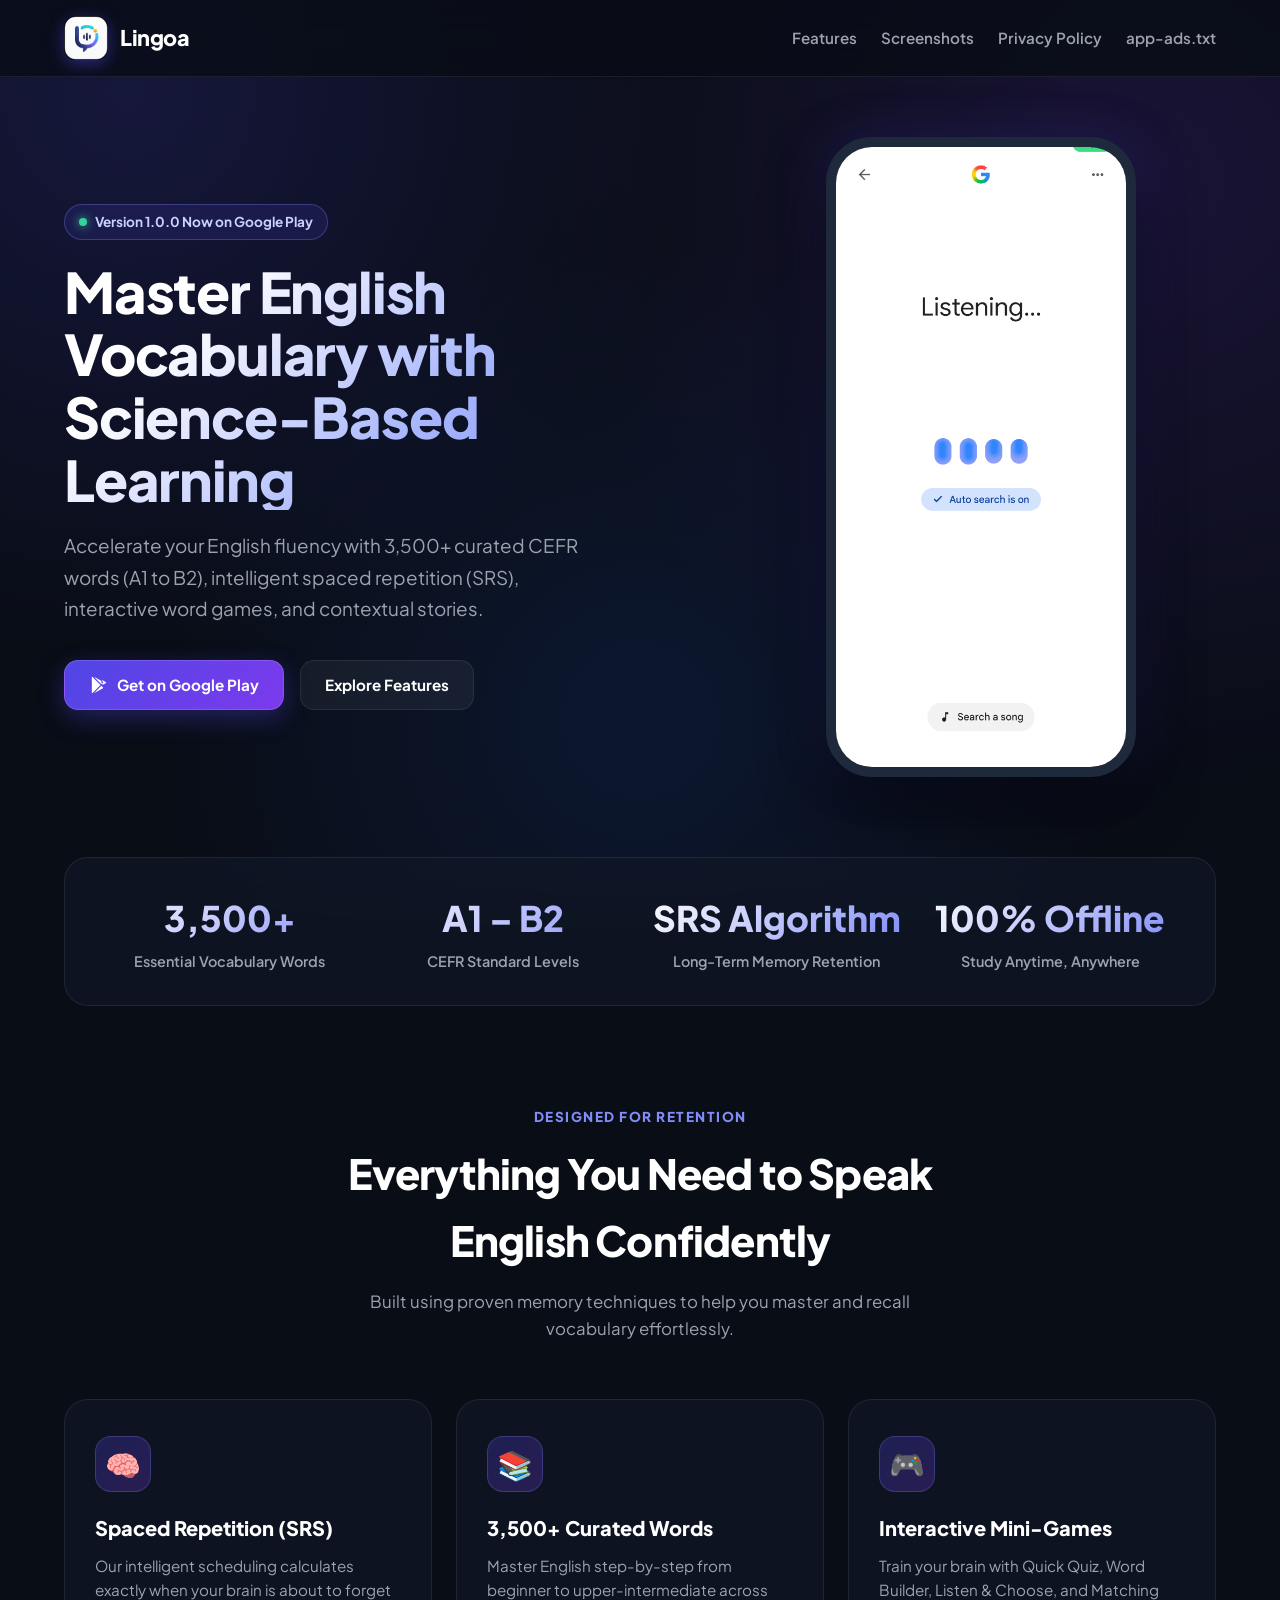
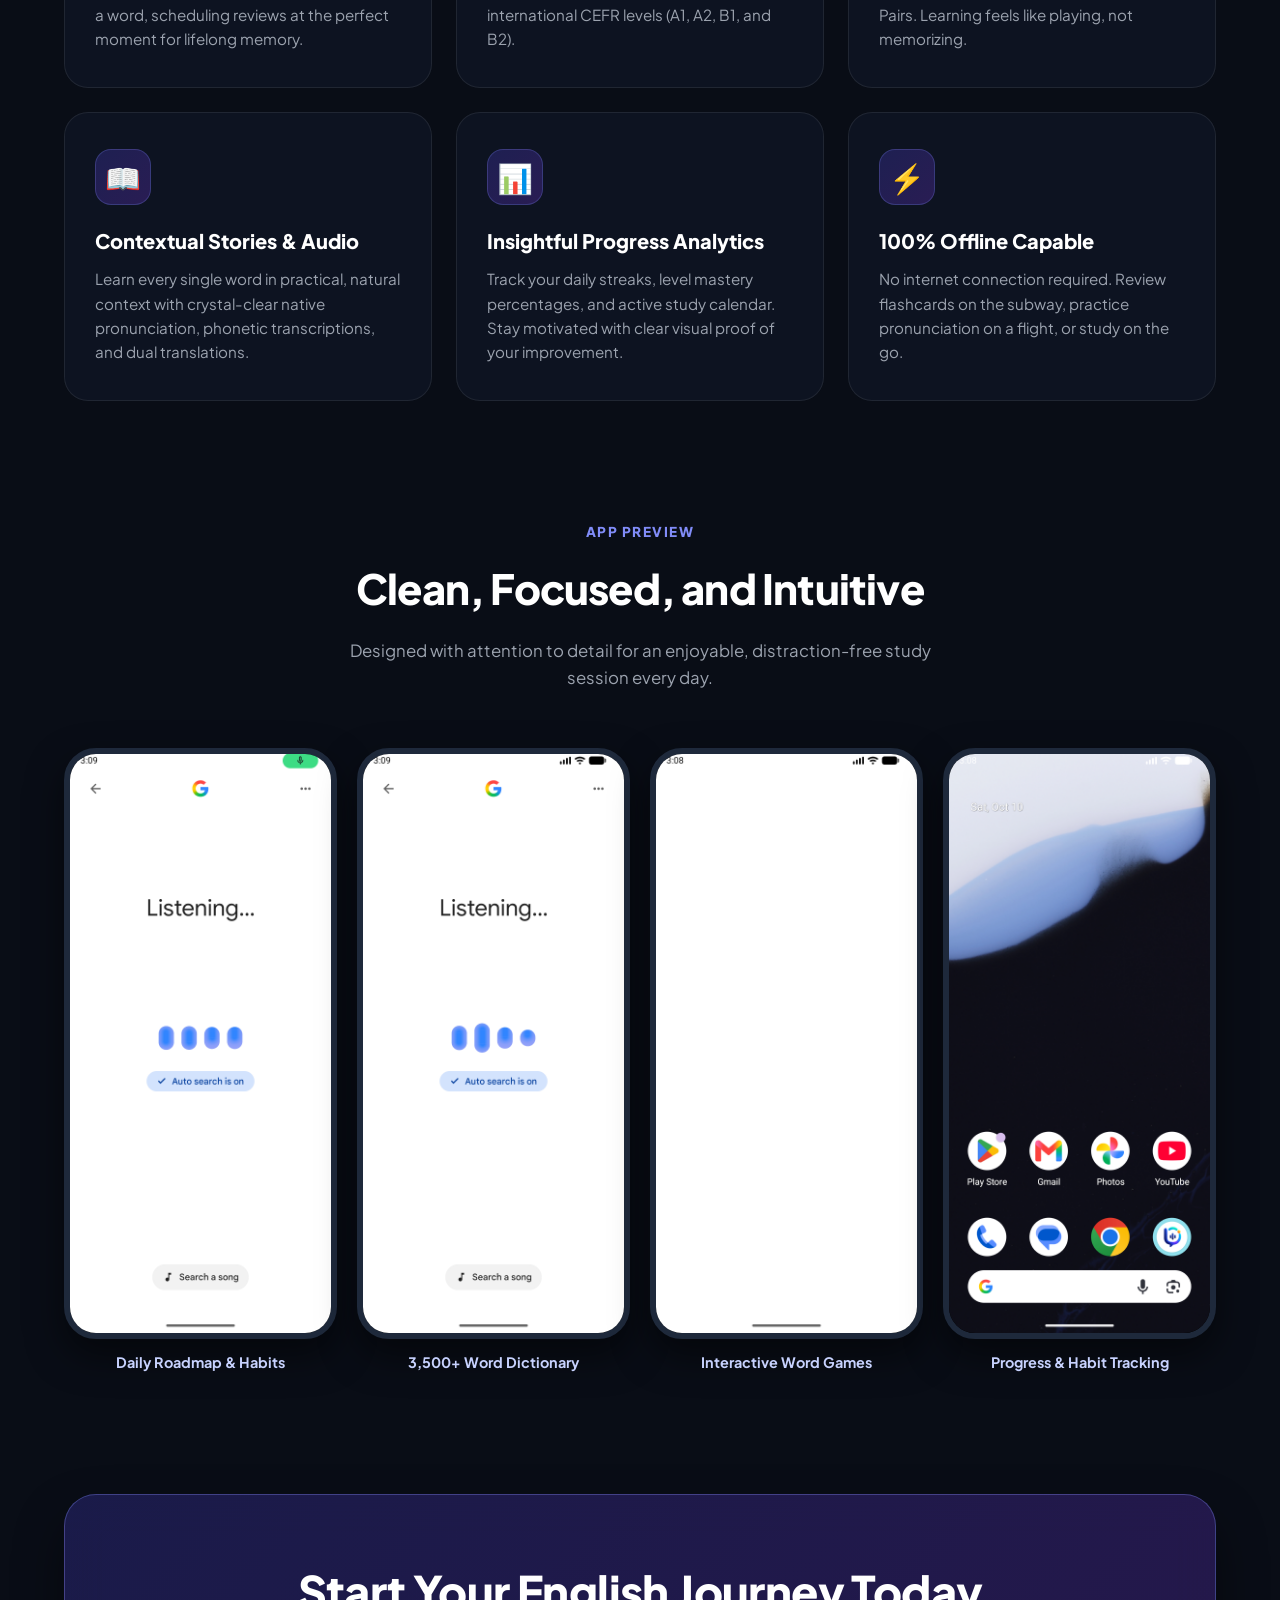
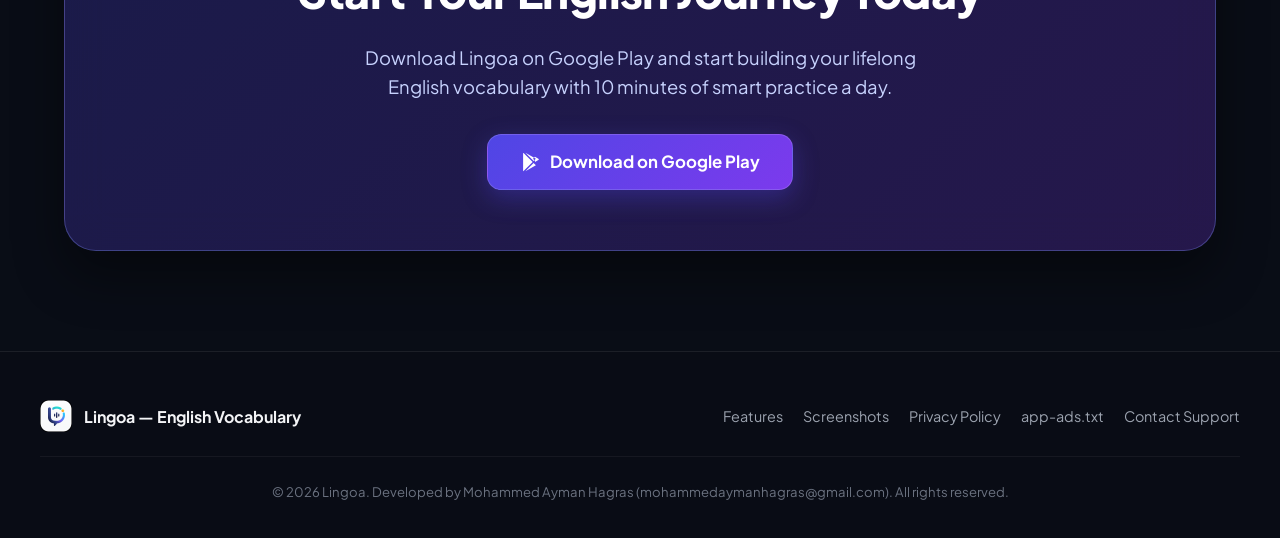
==== index.html @ 050e62c2 "Initial commit: Lingoa official landing page, privacy policy, and app-ads.txt" ====
<!DOCTYPE html>
<html lang="en">
<head>
  <meta charset="UTF-8">
  <meta name="viewport" content="width=device-width, initial-scale=1.0">
  <title>Lingoa — Master English Vocabulary with Spaced Repetition</title>
  <meta name="description" content="Lingoa is a science-based English vocabulary learning app with 3,500+ essential words, spaced repetition (SRS), interactive word games, and offline study.">
  <link rel="icon" type="image/png" href="assets/app_icon_512.png">
  <link rel="preconnect" href="https://fonts.googleapis.com">
  <link rel="preconnect" href="https://fonts.gstatic.com" crossorigin>
  <link href="https://fonts.googleapis.com/css2?family=Plus+Jakarta+Sans:wght@400;500;600;700;800;900&display=swap" rel="stylesheet">
  <style>
    :root {
      --primary: #4F46E5;
      --primary-light: #6366F1;
      --secondary: #7C3AED;
      --accent: #2563EB;
      --amber: #F59E0B;
      --bg: #090D16;
      --card-bg: rgba(17, 24, 39, 0.7);
      --card-border: rgba(255, 255, 255, 0.08);
      --text: #F3F4F6;
      --text-muted: #9CA3AF;
      --text-dim: #6B7280;
    }
    * { box-sizing: border-box; margin: 0; padding: 0; }
    html { scroll-behavior: smooth; }
    body {
      font-family: 'Plus Jakarta Sans', -apple-system, BlinkMacSystemFont, sans-serif;
      background-color: var(--bg);
      color: var(--text);
      line-height: 1.6;
      overflow-x: hidden;
      background-image: 
        radial-gradient(circle at 10% 10%, rgba(79, 70, 229, 0.18) 0%, transparent 40%),
        radial-gradient(circle at 90% 20%, rgba(124, 58, 237, 0.15) 0%, transparent 45%),
        radial-gradient(circle at 50% 80%, rgba(37, 99, 235, 0.12) 0%, transparent 50%);
      background-attachment: fixed;
    }
    nav {
      position: sticky;
      top: 0;
      z-index: 100;
      background: rgba(9, 13, 22, 0.82);
      backdrop-filter: blur(16px);
      border-bottom: 1px solid var(--card-border);
    }
    .nav-container {
      max-width: 1200px;
      margin: 0 auto;
      padding: 16px 24px;
      display: flex;
      align-items: center;
      justify-content: space-between;
    }
    .brand {
      display: flex;
      align-items: center;
      gap: 12px;
      text-decoration: none;
      color: #fff;
      font-weight: 900;
      font-size: 1.35rem;
      letter-spacing: -0.5px;
    }
    .brand img {
      width: 44px;
      height: 44px;
      border-radius: 12px;
      box-shadow: 0 4px 16px rgba(79, 70, 229, 0.45);
    }
    .nav-links {
      display: flex;
      align-items: center;
      gap: 24px;
    }
    .nav-link {
      color: var(--text-muted);
      text-decoration: none;
      font-weight: 600;
      font-size: 0.95rem;
      transition: color 0.2s;
    }
    .nav-link:hover { color: #fff; }
    .btn {
      display: inline-flex;
      align-items: center;
      gap: 8px;
      padding: 12px 24px;
      border-radius: 14px;
      font-weight: 700;
      text-decoration: none;
      transition: all 0.25s ease;
      cursor: pointer;
      font-size: 0.95rem;
    }
    .btn-primary {
      background: linear-gradient(135deg, #4F46E5 0%, #7C3AED 100%);
      color: #fff;
      box-shadow: 0 8px 24px rgba(79, 70, 229, 0.35);
      border: 1px solid rgba(255, 255, 255, 0.15);
    }
    .btn-primary:hover {
      transform: translateY(-2px);
      box-shadow: 0 12px 30px rgba(79, 70, 229, 0.5);
    }
    .btn-outline {
      background: rgba(255, 255, 255, 0.05);
      color: #fff;
      border: 1px solid var(--card-border);
    }
    .btn-outline:hover {
      background: rgba(255, 255, 255, 0.1);
      border-color: rgba(255, 255, 255, 0.25);
    }

    /* Hero Section */
    .hero {
      max-width: 1200px;
      margin: 60px auto 80px;
      padding: 0 24px;
      display: grid;
      grid-template-columns: 1.15fr 0.85fr;
      gap: 48px;
      align-items: center;
    }
    .badge-pill {
      display: inline-flex;
      align-items: center;
      gap: 8px;
      background: rgba(79, 70, 229, 0.15);
      border: 1px solid rgba(129, 140, 248, 0.3);
      padding: 6px 14px;
      border-radius: 99px;
      font-size: 0.85rem;
      font-weight: 700;
      color: #C7D2FE;
      margin-bottom: 20px;
    }
    .badge-dot {
      width: 8px;
      height: 8px;
      border-radius: 50%;
      background: #34D399;
      box-shadow: 0 0 10px #34D399;
    }
    .hero-title {
      font-size: 3.5rem;
      font-weight: 900;
      line-height: 1.12;
      letter-spacing: -1.2px;
      margin-bottom: 20px;
      background: linear-gradient(135deg, #FFFFFF 20%, #A5B4FC 60%, #818CF8 100%);
      -webkit-background-clip: text;
      -webkit-text-fill-color: transparent;
    }
    .hero-subtitle {
      font-size: 1.18rem;
      color: var(--text-muted);
      line-height: 1.65;
      margin-bottom: 36px;
      max-width: 540px;
    }
    .hero-ctas {
      display: flex;
      gap: 16px;
      flex-wrap: wrap;
      align-items: center;
    }
    .phone-mockup {
      position: relative;
      display: flex;
      justify-content: center;
      align-items: center;
    }
    .phone-frame {
      width: 310px;
      height: 640px;
      background: #000;
      border-radius: 46px;
      border: 10px solid #1E293B;
      box-shadow: 
        0 25px 60px rgba(0, 0, 0, 0.7),
        0 0 50px rgba(79, 70, 229, 0.25);
      overflow: hidden;
      position: relative;
    }
    .phone-frame img {
      width: 100%;
      height: 100%;
      object-fit: cover;
      display: block;
    }

    /* Stats Bar */
    .stats-bar {
      max-width: 1200px;
      margin: 0 auto 100px;
      padding: 0 24px;
    }
    .stats-container {
      background: var(--card-bg);
      border: 1px solid var(--card-border);
      border-radius: 24px;
      padding: 32px 40px;
      display: grid;
      grid-template-columns: repeat(4, 1fr);
      gap: 24px;
      text-align: center;
      backdrop-filter: blur(20px);
    }
    .stat-number {
      font-size: 2.2rem;
      font-weight: 900;
      color: #fff;
      margin-bottom: 4px;
      background: linear-gradient(135deg, #fff 0%, #818CF8 100%);
      -webkit-background-clip: text;
      -webkit-text-fill-color: transparent;
    }
    .stat-label {
      font-size: 0.9rem;
      color: var(--text-muted);
      font-weight: 600;
    }

    /* Features Section */
    .section-title-wrap {
      text-align: center;
      max-width: 650px;
      margin: 0 auto 56px;
      padding: 0 24px;
    }
    .section-tag {
      font-size: 0.85rem;
      font-weight: 800;
      text-transform: uppercase;
      letter-spacing: 1.5px;
      color: #818CF8;
      margin-bottom: 12px;
    }
    .section-title {
      font-size: 2.6rem;
      font-weight: 900;
      letter-spacing: -0.8px;
      margin-bottom: 16px;
      color: #fff;
    }
    .section-desc {
      color: var(--text-muted);
      font-size: 1.05rem;
    }
    .features-grid {
      max-width: 1200px;
      margin: 0 auto 120px;
      padding: 0 24px;
      display: grid;
      grid-template-columns: repeat(3, 1fr);
      gap: 24px;
    }
    .feature-card {
      background: var(--card-bg);
      border: 1px solid var(--card-border);
      border-radius: 24px;
      padding: 36px 30px;
      backdrop-filter: blur(20px);
      transition: all 0.3s ease;
      position: relative;
      overflow: hidden;
    }
    .feature-card:hover {
      transform: translateY(-6px);
      border-color: rgba(129, 140, 248, 0.35);
      box-shadow: 0 20px 40px rgba(79, 70, 229, 0.15);
    }
    .feature-icon-wrap {
      width: 56px;
      height: 56px;
      border-radius: 16px;
      display: flex;
      align-items: center;
      justify-content: center;
      font-size: 1.8rem;
      margin-bottom: 20px;
      background: linear-gradient(135deg, rgba(79, 70, 229, 0.25) 0%, rgba(124, 58, 237, 0.25) 100%);
      border: 1px solid rgba(129, 140, 248, 0.25);
    }
    .feature-card h3 {
      font-size: 1.25rem;
      font-weight: 800;
      color: #fff;
      margin-bottom: 10px;
    }
    .feature-card p {
      color: var(--text-muted);
      font-size: 0.95rem;
      line-height: 1.6;
    }

    /* Screenshots Section */
    .screenshots-section {
      max-width: 1200px;
      margin: 0 auto 120px;
      padding: 0 24px;
    }
    .screens-grid {
      display: grid;
      grid-template-columns: repeat(4, 1fr);
      gap: 20px;
    }
    .screen-item {
      background: #000;
      border-radius: 32px;
      border: 6px solid #1E293B;
      box-shadow: 0 16px 36px rgba(0, 0, 0, 0.5);
      overflow: hidden;
      aspect-ratio: 9/19.5;
      transition: transform 0.3s ease;
    }
    .screen-item:hover {
      transform: scale(1.03);
    }
    .screen-item img {
      width: 100%;
      height: 100%;
      object-fit: cover;
      display: block;
    }
    .screen-caption {
      text-align: center;
      margin-top: 12px;
      font-size: 0.9rem;
      font-weight: 700;
      color: #C7D2FE;
    }

    /* CTA Section */
    .cta-banner {
      max-width: 1200px;
      margin: 0 auto 100px;
      padding: 0 24px;
    }
    .cta-inner {
      background: linear-gradient(135deg, rgba(79, 70, 229, 0.25) 0%, rgba(124, 58, 237, 0.25) 100%);
      border: 1px solid rgba(129, 140, 248, 0.35);
      border-radius: 32px;
      padding: 60px 40px;
      text-align: center;
      backdrop-filter: blur(20px);
      box-shadow: 0 25px 50px rgba(0, 0, 0, 0.4);
    }
    .cta-inner h2 {
      font-size: 2.8rem;
      font-weight: 900;
      color: #fff;
      margin-bottom: 16px;
      letter-spacing: -0.6px;
    }
    .cta-inner p {
      color: #C7D2FE;
      font-size: 1.15rem;
      max-width: 600px;
      margin: 0 auto 32px;
    }

    /* Footer */
    footer {
      border-top: 1px solid var(--card-border);
      background: rgba(9, 13, 22, 0.9);
      padding: 48px 24px 36px;
    }
    .footer-inner {
      max-width: 1200px;
      margin: 0 auto;
      display: flex;
      justify-content: space-between;
      align-items: center;
      flex-wrap: wrap;
      gap: 24px;
    }
    .footer-left {
      display: flex;
      align-items: center;
      gap: 12px;
    }
    .footer-left img {
      width: 32px;
      height: 32px;
      border-radius: 8px;
    }
    .footer-links {
      display: flex;
      gap: 20px;
      font-size: 0.9rem;
    }
    .footer-links a {
      color: var(--text-muted);
      text-decoration: none;
      transition: color 0.2s;
    }
    .footer-links a:hover { color: #fff; }
    .copyright {
      max-width: 1200px;
      margin: 24px auto 0;
      padding-top: 24px;
      border-top: 1px solid rgba(255, 255, 255, 0.05);
      text-align: center;
      color: var(--text-dim);
      font-size: 0.82rem;
    }

    @media (max-width: 960px) {
      .hero { grid-template-columns: 1fr; text-align: center; gap: 40px; margin-top: 40px; }
      .hero-subtitle { margin: 0 auto 32px; }
      .hero-ctas { justify-content: center; }
      .stats-container { grid-template-columns: repeat(2, 1fr); }
      .features-grid { grid-template-columns: 1fr 1fr; }
      .screens-grid { grid-template-columns: 1fr 1fr; }
    }
    @media (max-width: 640px) {
      .hero-title { font-size: 2.4rem; }
      .features-grid { grid-template-columns: 1fr; }
      .screens-grid { grid-template-columns: 1fr; }
      .stats-container { grid-template-columns: 1fr; padding: 24px; }
      .phone-frame { width: 260px; height: 540px; }
      .cta-inner h2 { font-size: 2rem; }
    }
  </style>
</head>
<body>

  <!-- Navigation -->
  <nav>
    <div class="nav-container">
      <a href="index.html" class="brand">
        <img src="assets/app_icon_512.png" alt="Lingoa Logo">
        <span>Lingoa</span>
      </a>
      <div class="nav-links">
        <a href="#features" class="nav-link">Features</a>
        <a href="#screenshots" class="nav-link">Screenshots</a>
        <a href="privacy.html" class="nav-link">Privacy Policy</a>
        <a href="app-ads.txt" class="nav-link">app-ads.txt</a>
      </div>
    </div>
  </nav>

  <!-- Hero Section -->
  <section class="hero">
    <div>
      <div class="badge-pill">
        <span class="badge-dot"></span>
        <span>Version 1.0.0 Now on Google Play</span>
      </div>
      <h1 class="hero-title">Master English Vocabulary with Science-Based Learning</h1>
      <p class="hero-subtitle">
        Accelerate your English fluency with 3,500+ curated CEFR words (A1 to B2), intelligent spaced repetition (SRS), interactive word games, and contextual stories.
      </p>
      <div class="hero-ctas">
        <a href="#download" class="btn btn-primary">
          <svg width="20" height="20" viewBox="0 0 24 24" fill="currentColor"><path d="M3.609 1.814L13.792 12 3.61 22.186a2.404 2.404 0 0 1-.22-.98V2.794c0-.36.08-.697.22-.98zm11.233 11.234l2.49 2.49-11.45 6.442 8.96-8.932zm0-2.096L5.882 2.02l11.45 6.442-2.49 2.49zm1.485 1.048l3.652-2.054c.756-.425.756-1.12 0-1.546l-3.652-2.054-2.122 2.122 2.122 2.122z"/></svg>
          Get on Google Play
        </a>
        <a href="#features" class="btn btn-outline">Explore Features</a>
      </div>
    </div>
    <div class="phone-mockup">
      <div class="phone-frame">
        <img src="assets/screenshot_1_learn.png" alt="Lingoa Learning Screen">
      </div>
    </div>
  </section>

  <!-- Stats Bar -->
  <section class="stats-bar">
    <div class="stats-container">
      <div>
        <div class="stat-number">3,500+</div>
        <div class="stat-label">Essential Vocabulary Words</div>
      </div>
      <div>
        <div class="stat-number">A1 – B2</div>
        <div class="stat-label">CEFR Standard Levels</div>
      </div>
      <div>
        <div class="stat-number">SRS Algorithm</div>
        <div class="stat-label">Long-Term Memory Retention</div>
      </div>
      <div>
        <div class="stat-number">100% Offline</div>
        <div class="stat-label">Study Anytime, Anywhere</div>
      </div>
    </div>
  </section>

  <!-- Features Grid -->
  <section id="features">
    <div class="section-title-wrap">
      <div class="section-tag">Designed for Retention</div>
      <h2 class="section-title">Everything You Need to Speak English Confidently</h2>
      <p class="section-desc">Built using proven memory techniques to help you master and recall vocabulary effortlessly.</p>
    </div>

    <div class="features-grid">
      <div class="feature-card">
        <div class="feature-icon-wrap">🧠</div>
        <h3>Spaced Repetition (SRS)</h3>
        <p>Our intelligent scheduling calculates exactly when your brain is about to forget a word, scheduling reviews at the perfect moment for lifelong memory.</p>
      </div>

      <div class="feature-card">
        <div class="feature-icon-wrap">📚</div>
        <h3>3,500+ Curated Words</h3>
        <p>Master English step-by-step from beginner to upper-intermediate across international CEFR levels (A1, A2, B1, and B2).</p>
      </div>

      <div class="feature-card">
        <div class="feature-icon-wrap">🎮</div>
        <h3>Interactive Mini-Games</h3>
        <p>Train your brain with Quick Quiz, Word Builder, Listen & Choose, and Matching Pairs. Learning feels like playing, not memorizing.</p>
      </div>

      <div class="feature-card">
        <div class="feature-icon-wrap">📖</div>
        <h3>Contextual Stories & Audio</h3>
        <p>Learn every single word in practical, natural context with crystal-clear native pronunciation, phonetic transcriptions, and dual translations.</p>
      </div>

      <div class="feature-card">
        <div class="feature-icon-wrap">📊</div>
        <h3>Insightful Progress Analytics</h3>
        <p>Track your daily streaks, level mastery percentages, and active study calendar. Stay motivated with clear visual proof of your improvement.</p>
      </div>

      <div class="feature-card">
        <div class="feature-icon-wrap">⚡</div>
        <h3>100% Offline Capable</h3>
        <p>No internet connection required. Review flashcards on the subway, practice pronunciation on a flight, or study on the go.</p>
      </div>
    </div>
  </section>

  <!-- Screenshots Gallery -->
  <section id="screenshots" class="screenshots-section">
    <div class="section-title-wrap">
      <div class="section-tag">App Preview</div>
      <h2 class="section-title">Clean, Focused, and Intuitive</h2>
      <p class="section-desc">Designed with attention to detail for an enjoyable, distraction-free study session every day.</p>
    </div>

    <div class="screens-grid">
      <div>
        <div class="screen-item">
          <img src="assets/screenshot_1_learn.png" alt="Daily Roadmap">
        </div>
        <div class="screen-caption">Daily Roadmap & Habits</div>
      </div>
      <div>
        <div class="screen-item">
          <img src="assets/screenshot_2_words.png" alt="Words Dictionary">
        </div>
        <div class="screen-caption">3,500+ Word Dictionary</div>
      </div>
      <div>
        <div class="screen-item">
          <img src="assets/screenshot_3_games.png" alt="Games Hub">
        </div>
        <div class="screen-caption">Interactive Word Games</div>
      </div>
      <div>
        <div class="screen-item">
          <img src="assets/screenshot_4_profile.png" alt="Profile Analytics">
        </div>
        <div class="screen-caption">Progress & Habit Tracking</div>
      </div>
    </div>
  </section>

  <!-- CTA Banner -->
  <section id="download" class="cta-banner">
    <div class="cta-inner">
      <h2>Start Your English Journey Today</h2>
      <p>Download Lingoa on Google Play and start building your lifelong English vocabulary with 10 minutes of smart practice a day.</p>
      <a href="https://play.google.com/store/apps/details?id=com.lingoa.lingoa" target="_blank" rel="noopener" class="btn btn-primary" style="font-size: 1.05rem; padding: 14px 32px;">
        <svg width="22" height="22" viewBox="0 0 24 24" fill="currentColor"><path d="M3.609 1.814L13.792 12 3.61 22.186a2.404 2.404 0 0 1-.22-.98V2.794c0-.36.08-.697.22-.98zm11.233 11.234l2.49 2.49-11.45 6.442 8.96-8.932zm0-2.096L5.882 2.02l11.45 6.442-2.49 2.49zm1.485 1.048l3.652-2.054c.756-.425.756-1.12 0-1.546l-3.652-2.054-2.122 2.122 2.122 2.122z"/></svg>
        Download on Google Play
      </a>
    </div>
  </section>

  <!-- Footer -->
  <footer>
    <div class="footer-inner">
      <div class="footer-left">
        <img src="assets/app_icon_512.png" alt="Lingoa Logo">
        <strong>Lingoa — English Vocabulary</strong>
      </div>
      <div class="footer-links">
        <a href="#features">Features</a>
        <a href="#screenshots">Screenshots</a>
        <a href="privacy.html">Privacy Policy</a>
        <a href="app-ads.txt">app-ads.txt</a>
        <a href="mailto:mohammedaymanhagras@gmail.com">Contact Support</a>
      </div>
    </div>
    <div class="copyright">
      <p>© 2026 Lingoa. Developed by Mohammed Ayman Hagras (mohammedaymanhagras@gmail.com). All rights reserved.</p>
    </div>
  </footer>

</body>
</html>
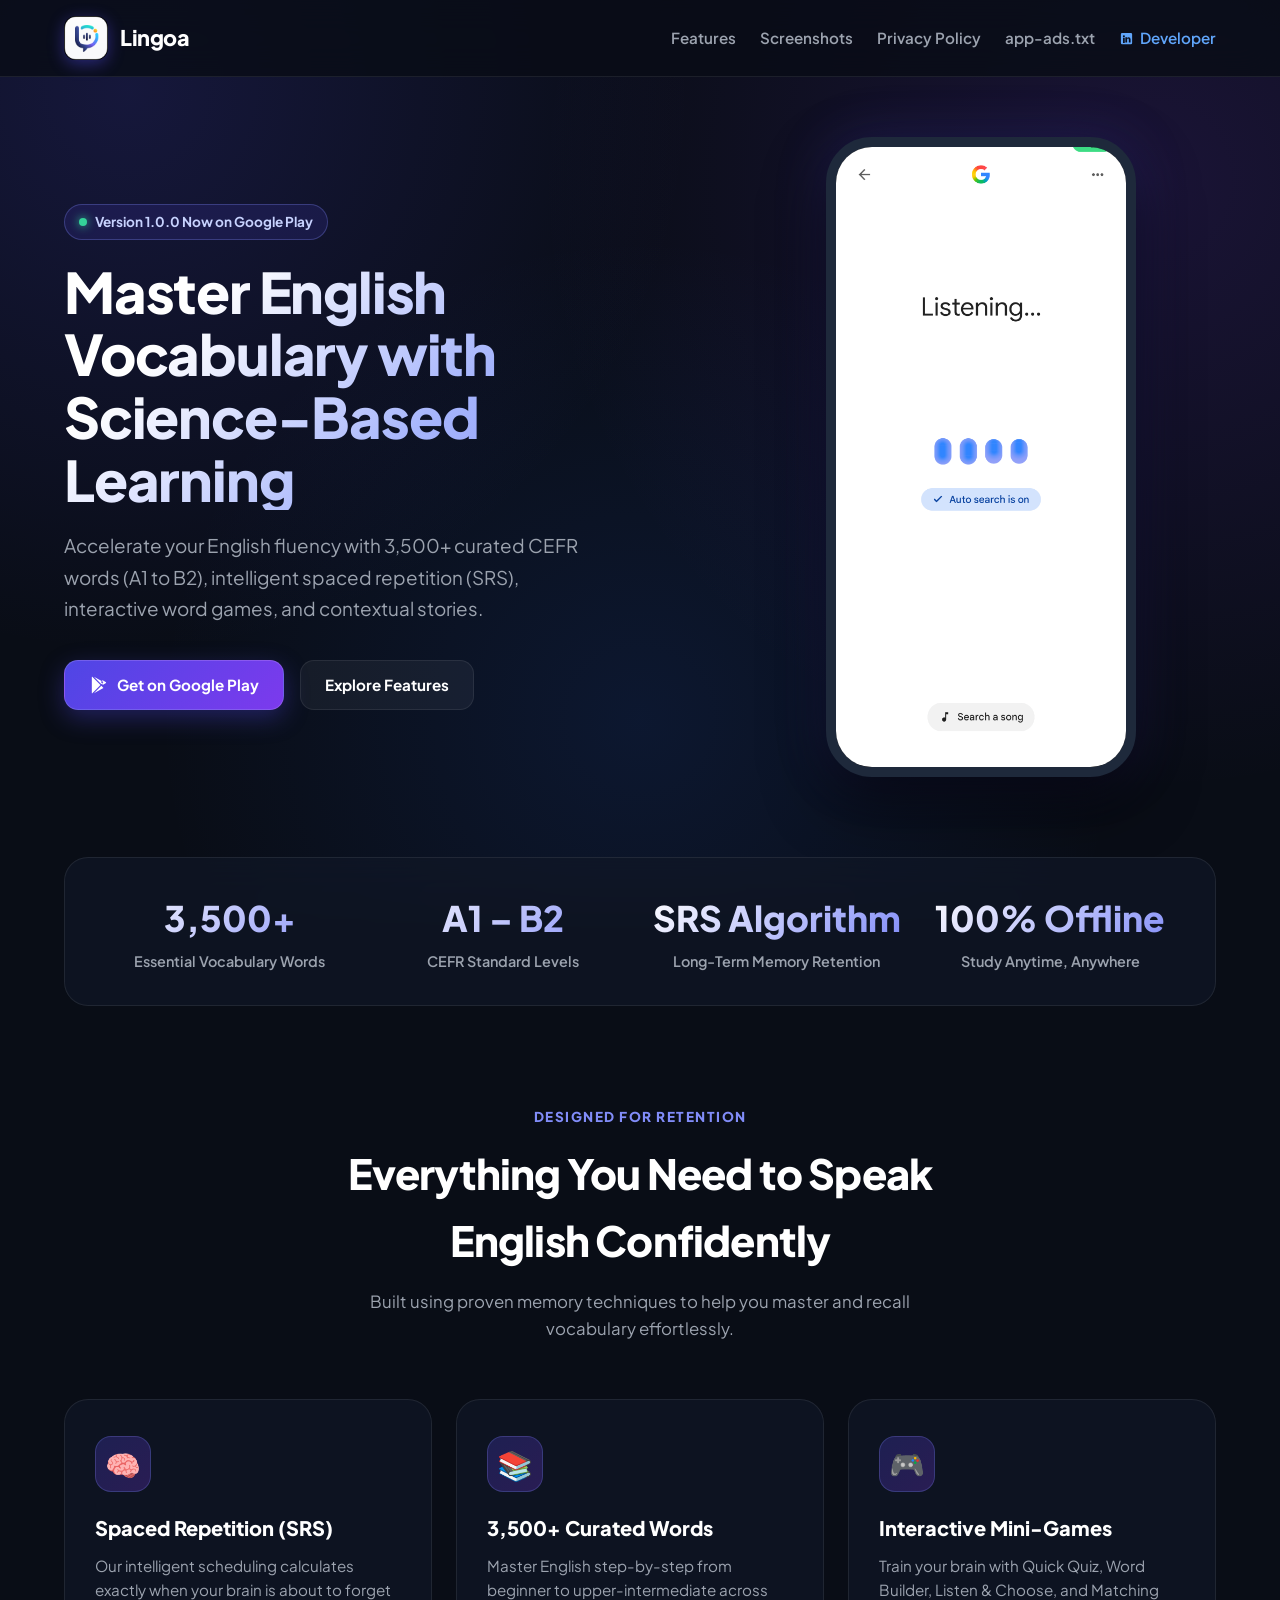
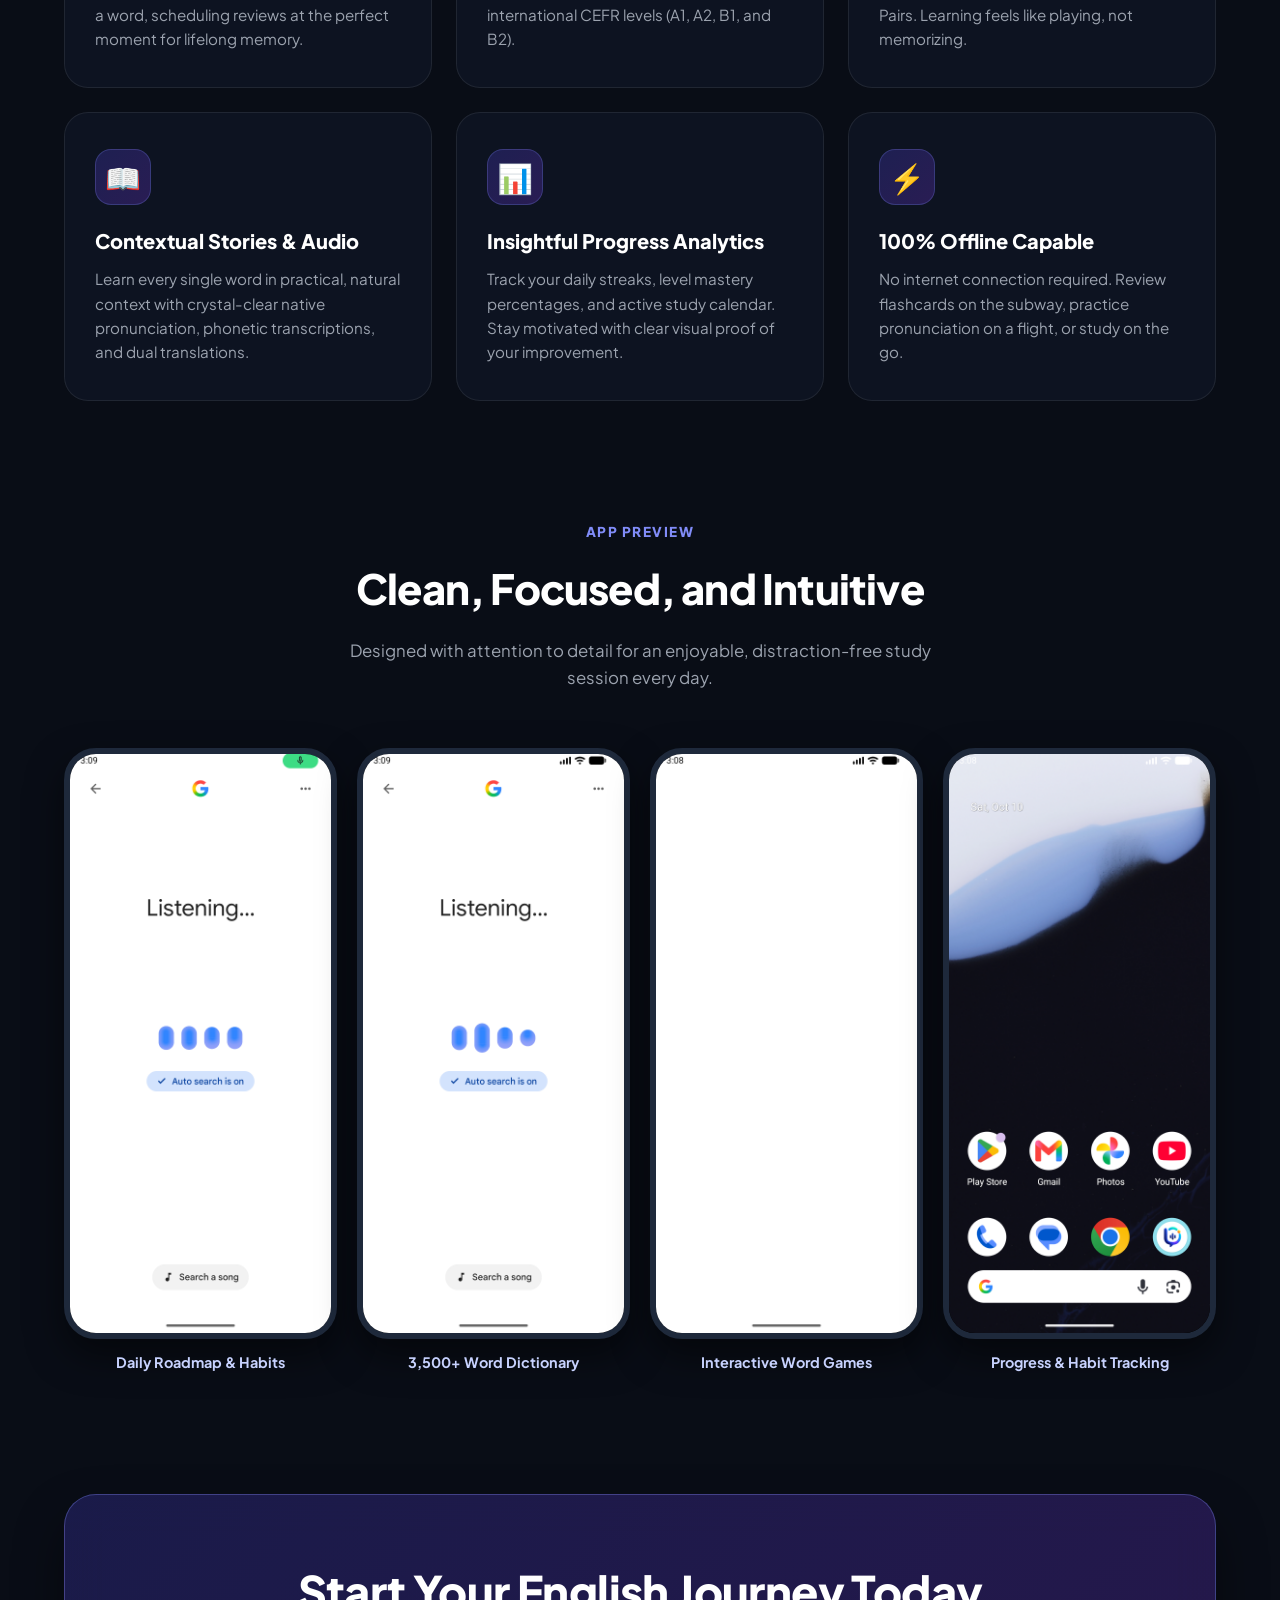
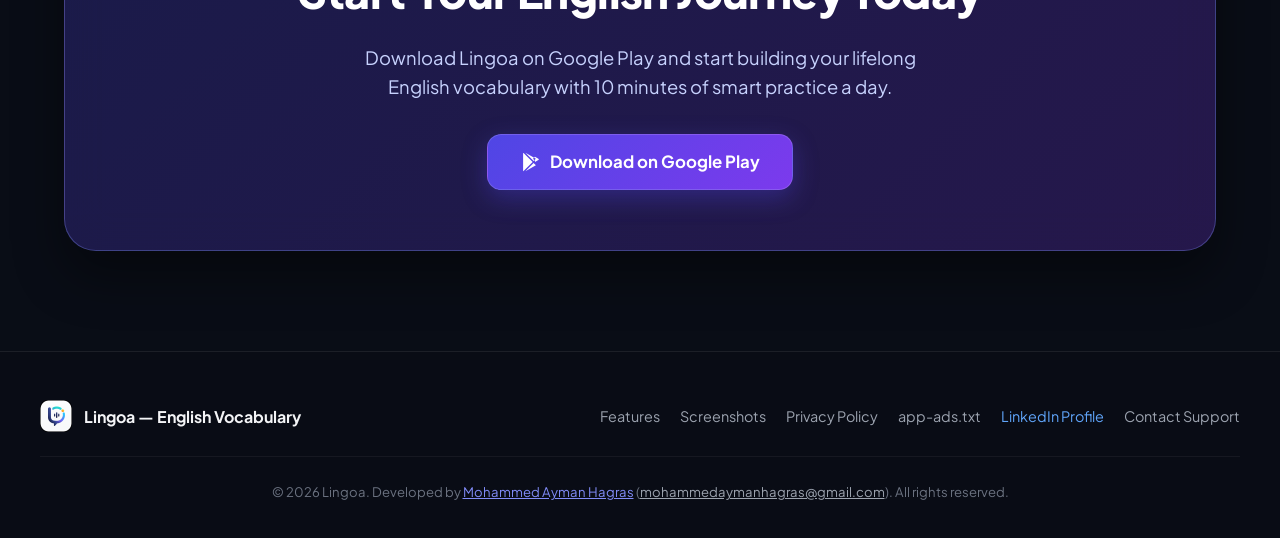
==== commit f8873114: "Add developer LinkedIn profile link and contact information" ====
--- a/index.html
+++ b/index.html
@@ -441,6 +441,10 @@
         <a href="#screenshots" class="nav-link">Screenshots</a>
         <a href="privacy.html" class="nav-link">Privacy Policy</a>
         <a href="app-ads.txt" class="nav-link">app-ads.txt</a>
+        <a href="https://www.linkedin.com/in/mohamed-ayman-3395a3233" target="_blank" rel="noopener" class="nav-link" style="color: #60A5FA; display: inline-flex; align-items: center; gap: 6px;">
+          <svg width="15" height="15" viewBox="0 0 24 24" fill="currentColor"><path d="M19 3a2 2 0 0 1 2 2v14a2 2 0 0 1-2 2H5a2 2 0 0 1-2-2V5a2 2 0 0 1 2-2h14m-.5 15.5v-5.3a3.26 3.26 0 0 0-3.26-3.26c-.85 0-1.84.52-2.28 1.3v-1.11h-2.79v8.37h2.79v-4.93c0-.77.62-1.4 1.39-1.4a1.4 1.4 0 0 1 1.4 1.4v4.93h2.75M6.46 10.9v8.37H9.2V10.9H6.46M7.83 6.64a1.64 1.64 0 1 0 0 3.28 1.64 1.64 0 0 0 0-3.28z"/></svg>
+          Developer
+        </a>
       </div>
     </div>
   </nav>
@@ -600,11 +604,12 @@
         <a href="#screenshots">Screenshots</a>
         <a href="privacy.html">Privacy Policy</a>
         <a href="app-ads.txt">app-ads.txt</a>
+        <a href="https://www.linkedin.com/in/mohamed-ayman-3395a3233" target="_blank" rel="noopener" style="color: #60A5FA;">LinkedIn Profile</a>
         <a href="mailto:mohammedaymanhagras@gmail.com">Contact Support</a>
       </div>
     </div>
     <div class="copyright">
-      <p>© 2026 Lingoa. Developed by Mohammed Ayman Hagras (mohammedaymanhagras@gmail.com). All rights reserved.</p>
+      <p>© 2026 Lingoa. Developed by <a href="https://www.linkedin.com/in/mohamed-ayman-3395a3233" target="_blank" rel="noopener" style="color: #818CF8; text-decoration: underline;">Mohammed Ayman Hagras</a> (<a href="mailto:mohammedaymanhagras@gmail.com" style="color: #9CA3AF;">mohammedaymanhagras@gmail.com</a>). All rights reserved.</p>
     </div>
   </footer>
 
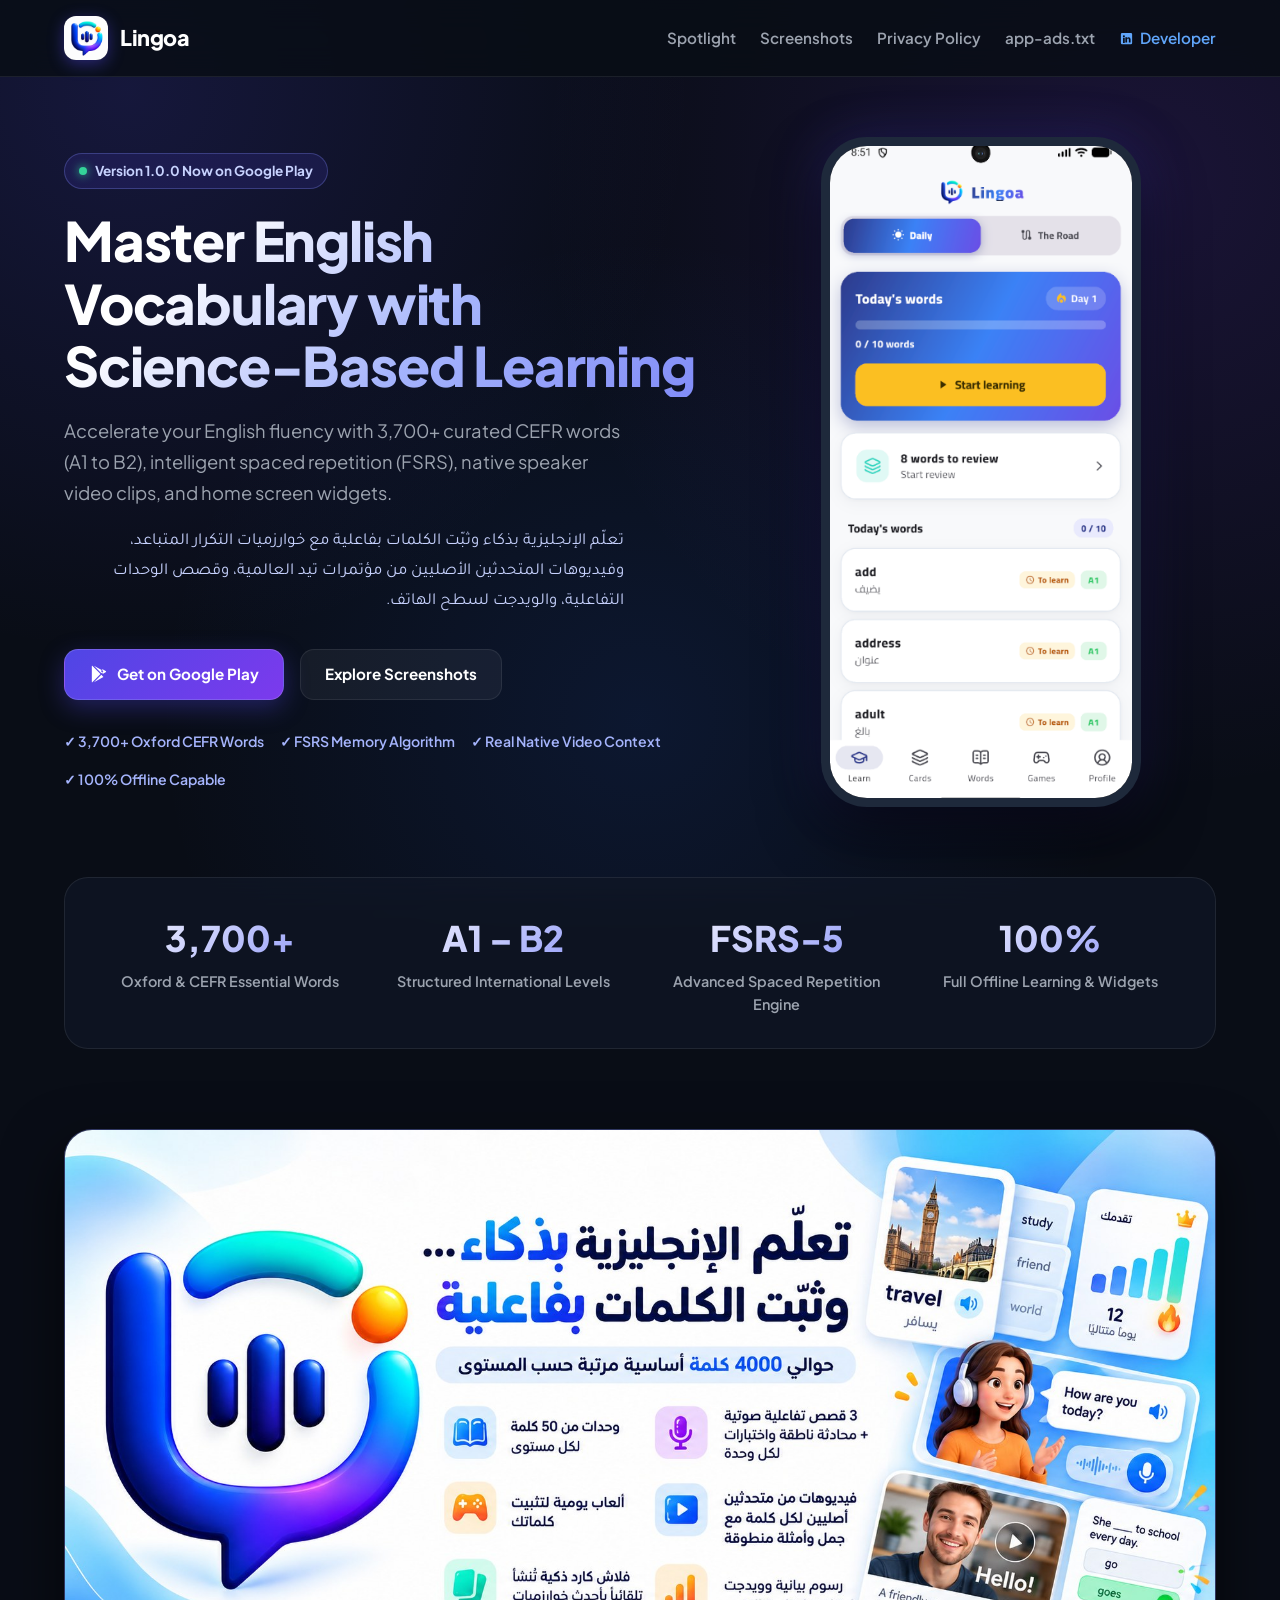
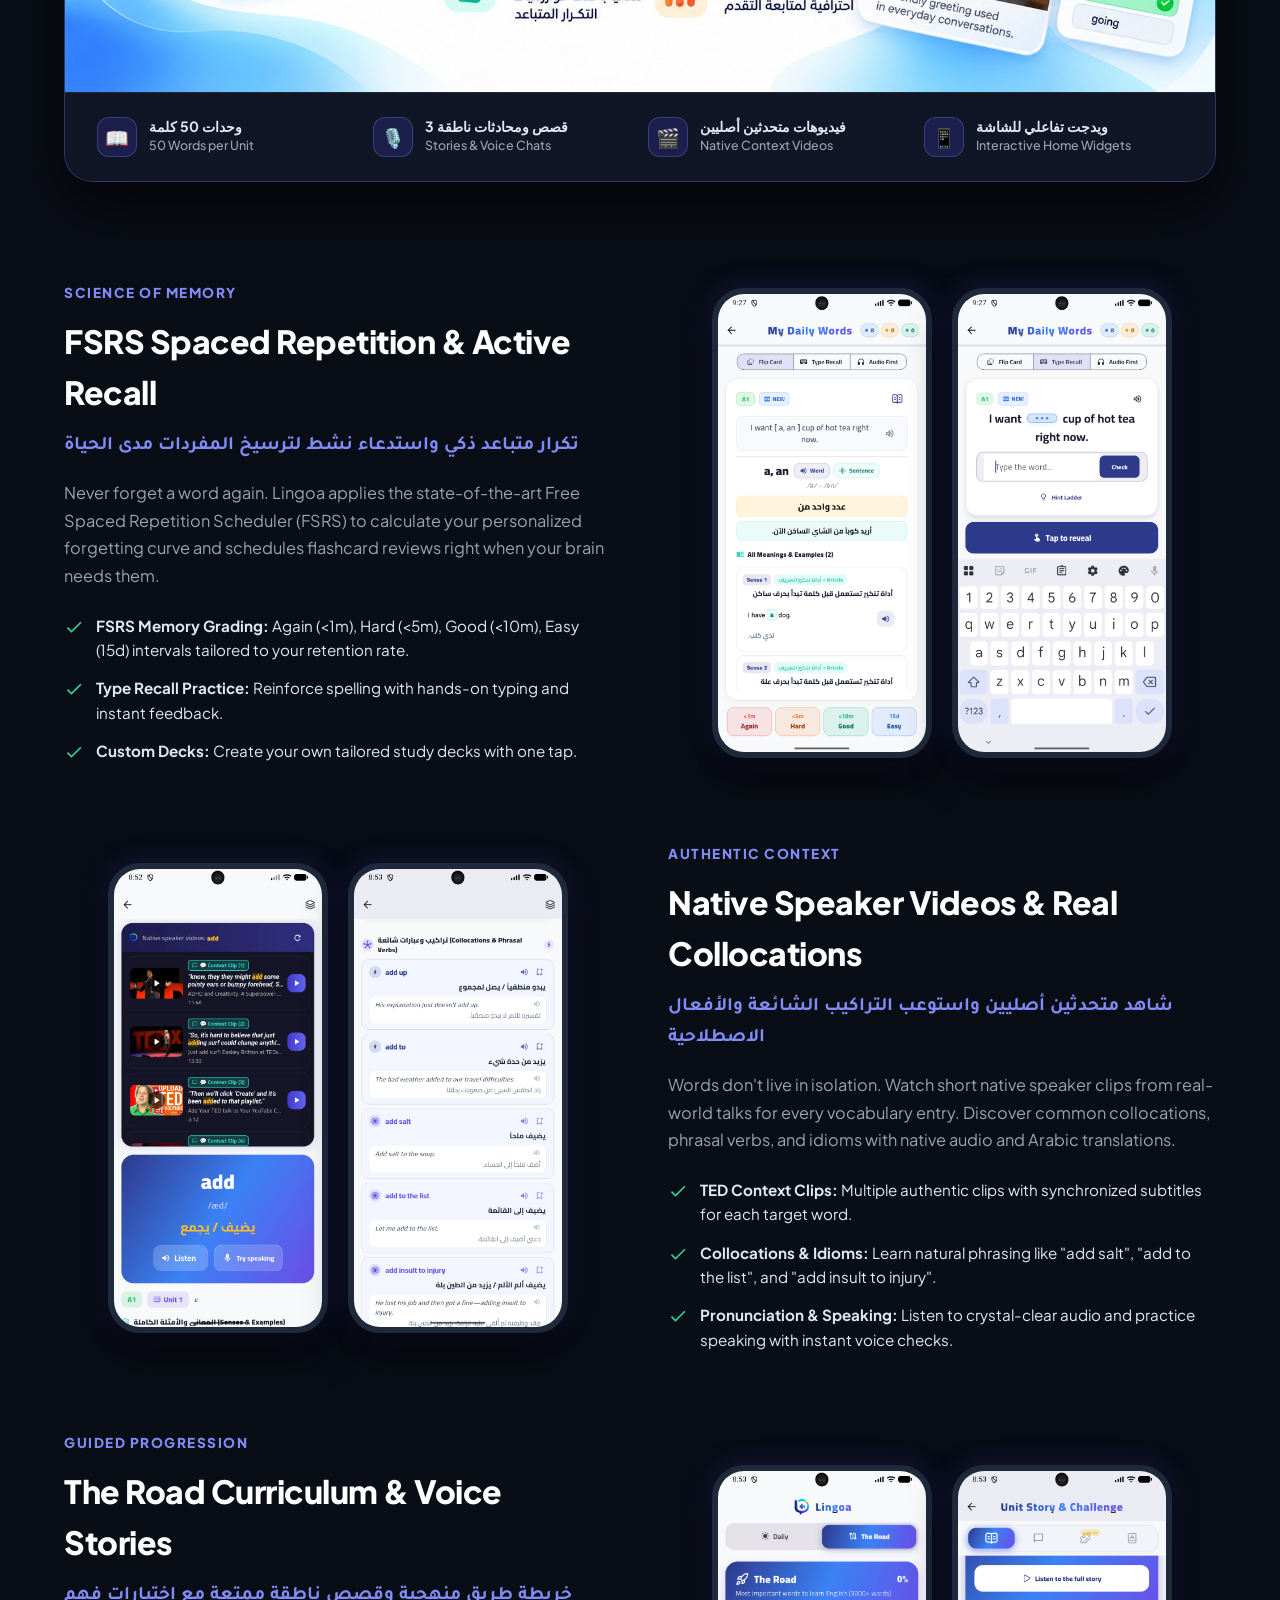
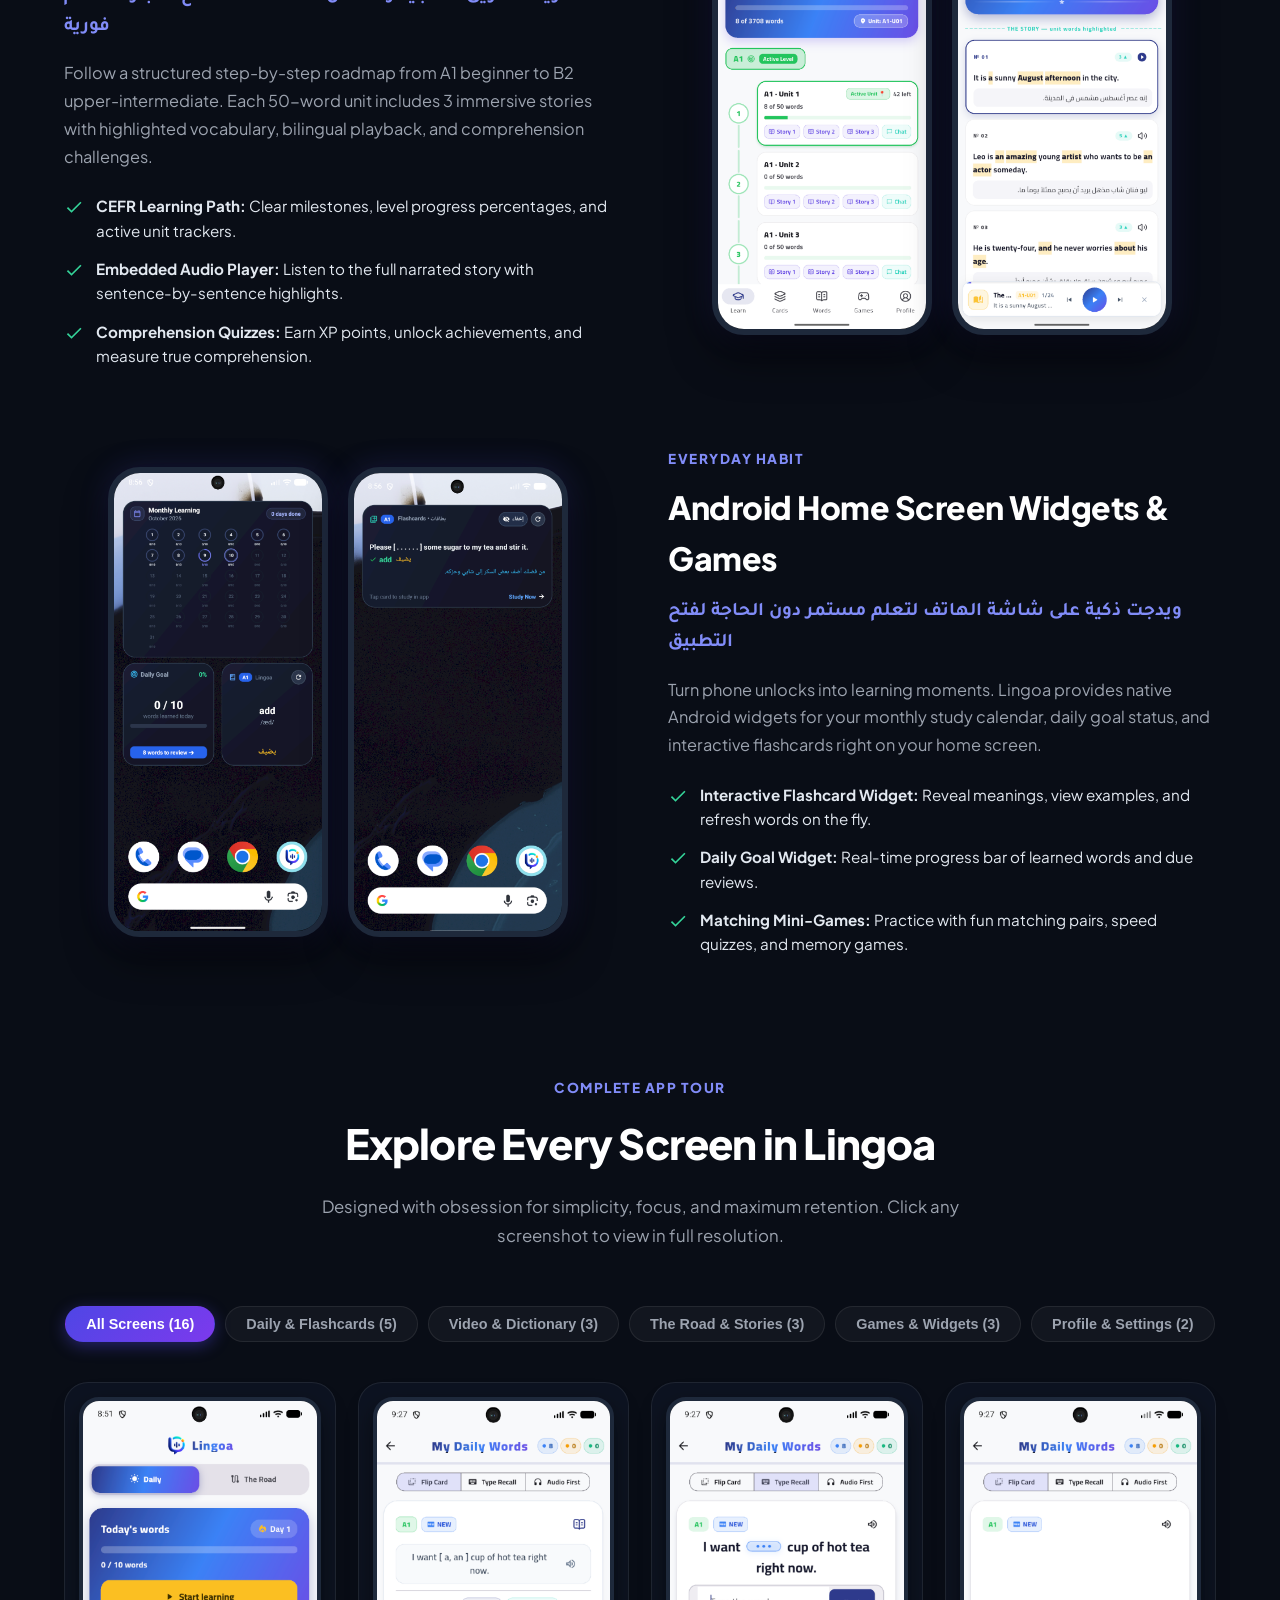
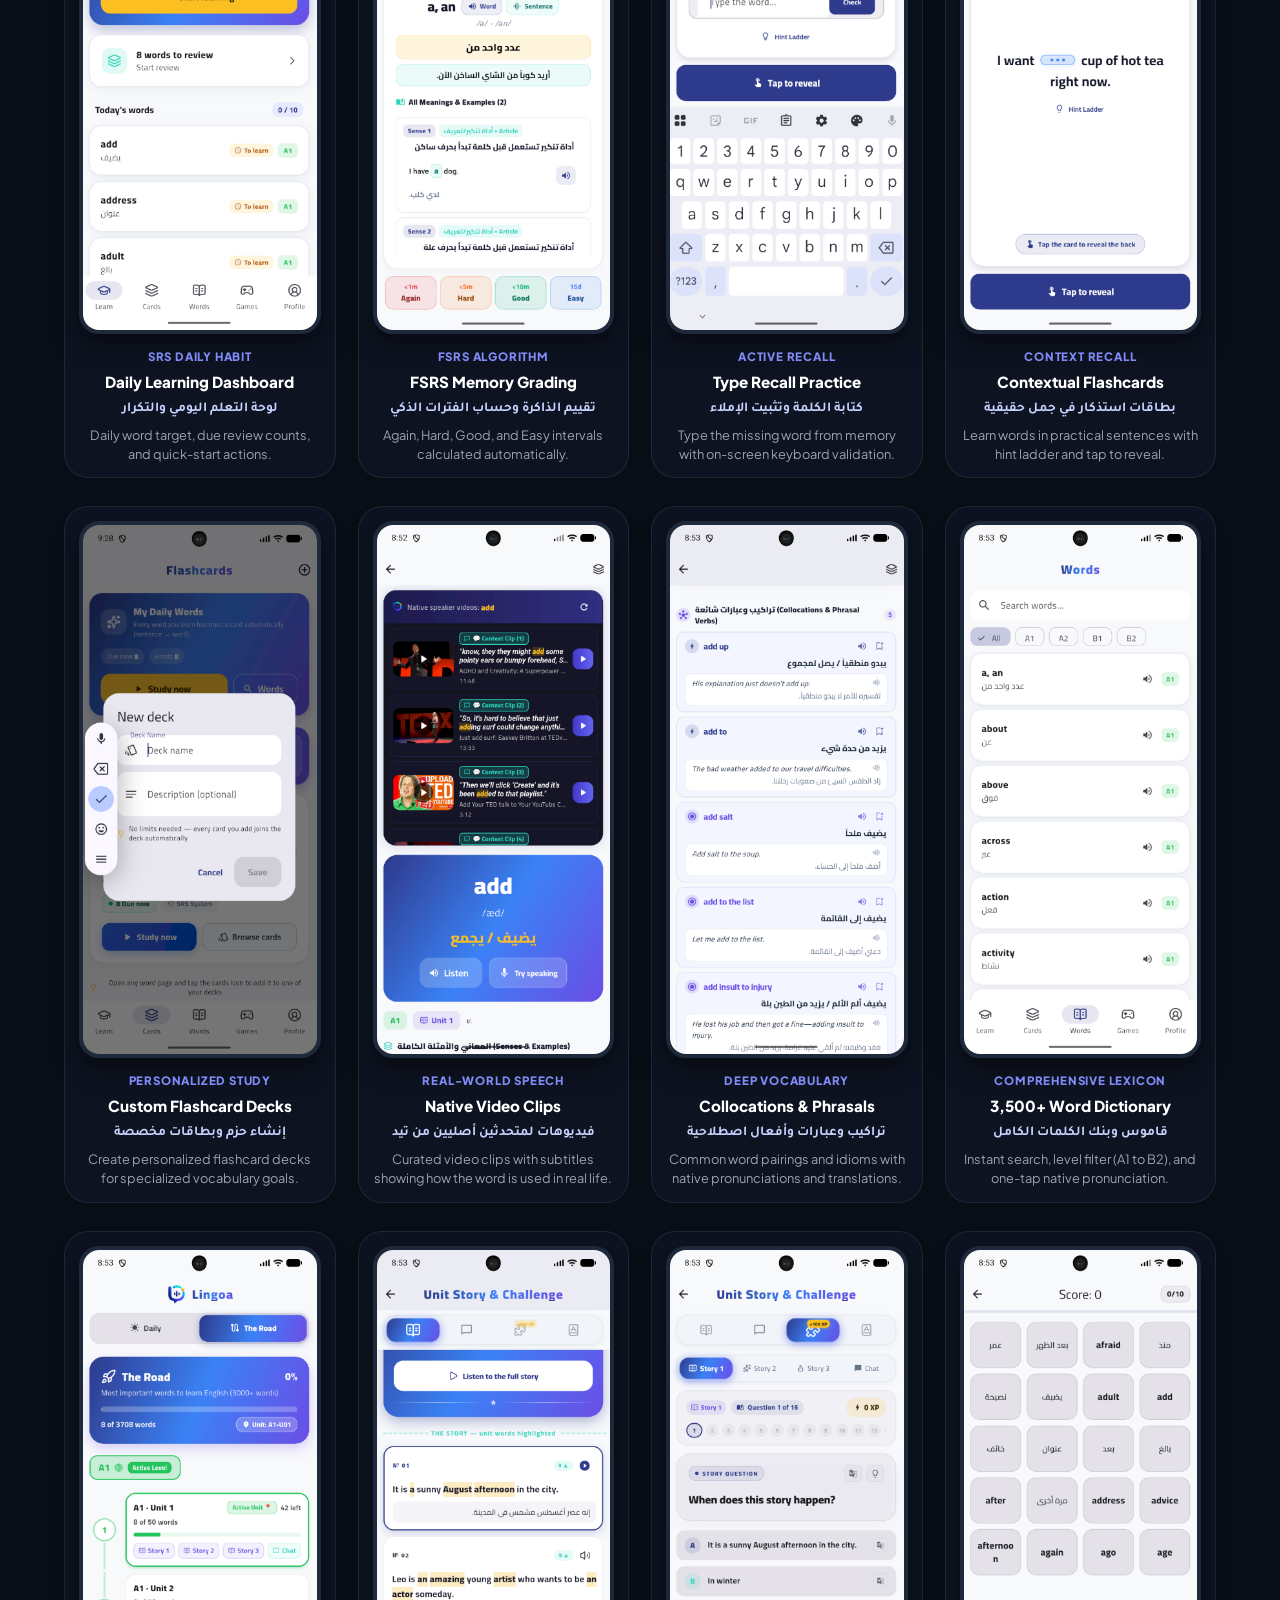
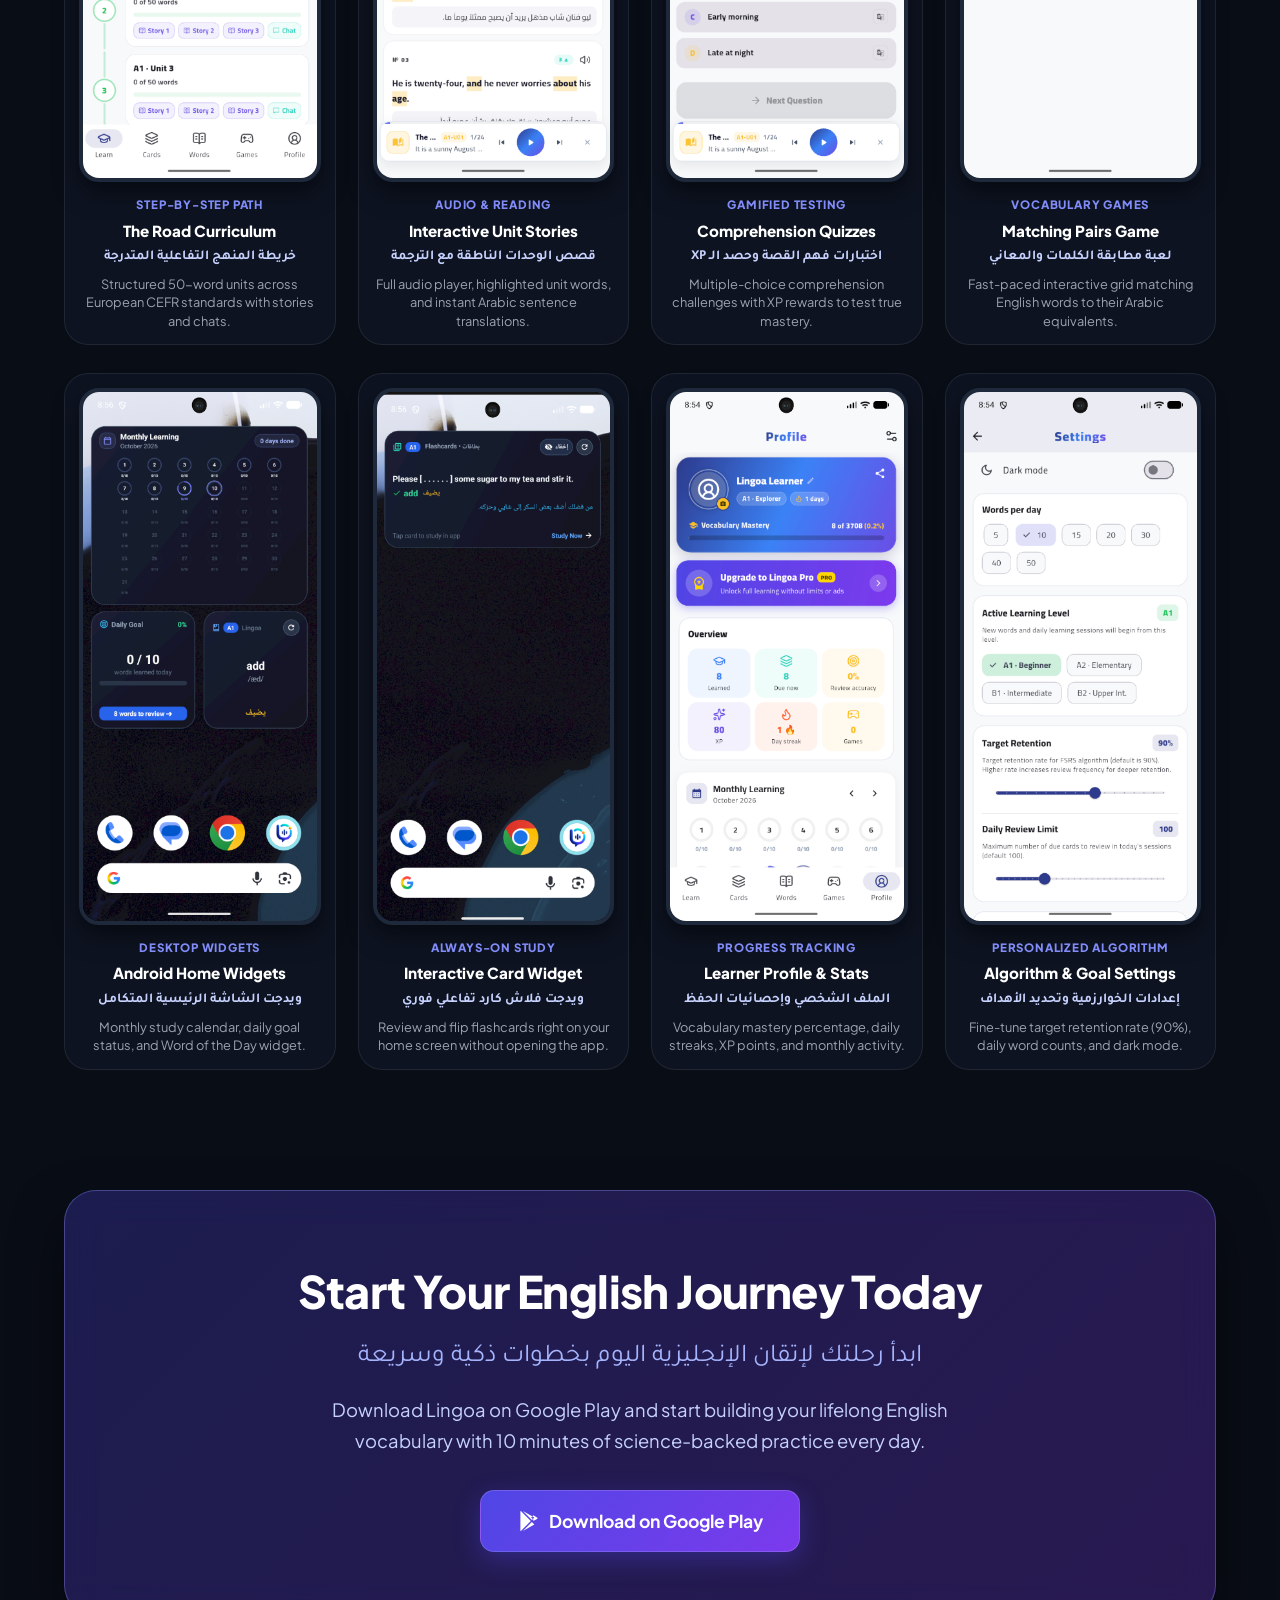
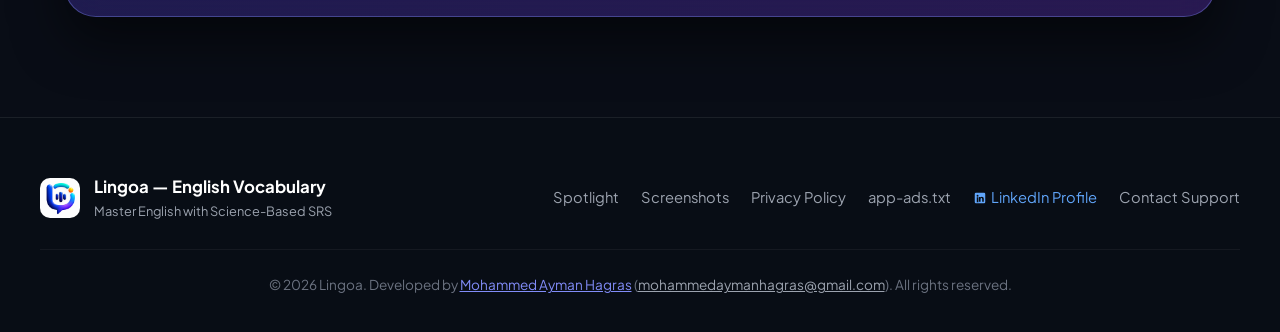
==== commit 3463123e: "feat: showcase authentic app screenshots, store banner, interactive gallery and feature spotlights" ====
--- a/index.html
+++ b/index.html
@@ -3,12 +3,12 @@
 <head>
   <meta charset="UTF-8">
   <meta name="viewport" content="width=device-width, initial-scale=1.0">
-  <title>Lingoa — Master English Vocabulary with Spaced Repetition</title>
-  <meta name="description" content="Lingoa is a science-based English vocabulary learning app with 3,500+ essential words, spaced repetition (SRS), interactive word games, and offline study.">
-  <link rel="icon" type="image/png" href="assets/app_icon_512.png">
+  <title>Lingoa — Master English Vocabulary with Science-Based Learning</title>
+  <meta name="description" content="Lingoa is a science-based English vocabulary learning app with 3,700+ essential CEFR words, spaced repetition (FSRS), native video clips, interactive stories, word games, and home screen widgets.">
+  <link rel="icon" type="image/png" href="assets/app_logo_3d_512.png">
   <link rel="preconnect" href="https://fonts.googleapis.com">
   <link rel="preconnect" href="https://fonts.gstatic.com" crossorigin>
-  <link href="https://fonts.googleapis.com/css2?family=Plus+Jakarta+Sans:wght@400;500;600;700;800;900&display=swap" rel="stylesheet">
+  <link href="https://fonts.googleapis.com/css2?family=Plus+Jakarta+Sans:wght@400;500;600;700;800;900&family=Tajawal:wght@400;500;700;800&display=swap" rel="stylesheet">
   <style>
     :root {
       --primary: #4F46E5;
@@ -16,6 +16,7 @@
       --secondary: #7C3AED;
       --accent: #2563EB;
       --amber: #F59E0B;
+      --emerald: #10B981;
       --bg: #090D16;
       --card-bg: rgba(17, 24, 39, 0.7);
       --card-border: rgba(255, 255, 255, 0.08);
@@ -37,11 +38,14 @@
         radial-gradient(circle at 50% 80%, rgba(37, 99, 235, 0.12) 0%, transparent 50%);
       background-attachment: fixed;
     }
+    .ar { font-family: 'Tajawal', sans-serif; }
+
+    /* Navigation */
     nav {
       position: sticky;
       top: 0;
       z-index: 100;
-      background: rgba(9, 13, 22, 0.82);
+      background: rgba(9, 13, 22, 0.85);
       backdrop-filter: blur(16px);
       border-bottom: 1px solid var(--card-border);
     }
@@ -68,6 +72,7 @@
       height: 44px;
       border-radius: 12px;
       box-shadow: 0 4px 16px rgba(79, 70, 229, 0.45);
+      object-fit: cover;
     }
     .nav-links {
       display: flex;
@@ -117,7 +122,7 @@
     /* Hero Section */
     .hero {
       max-width: 1200px;
-      margin: 60px auto 80px;
+      margin: 60px auto 70px;
       padding: 0 24px;
       display: grid;
       grid-template-columns: 1.15fr 0.85fr;
@@ -145,28 +150,54 @@
       box-shadow: 0 0 10px #34D399;
     }
     .hero-title {
-      font-size: 3.5rem;
+      font-size: 3.4rem;
       font-weight: 900;
-      line-height: 1.12;
+      line-height: 1.15;
       letter-spacing: -1.2px;
-      margin-bottom: 20px;
+      margin-bottom: 18px;
       background: linear-gradient(135deg, #FFFFFF 20%, #A5B4FC 60%, #818CF8 100%);
       -webkit-background-clip: text;
       -webkit-text-fill-color: transparent;
     }
     .hero-subtitle {
-      font-size: 1.18rem;
+      font-size: 1.15rem;
       color: var(--text-muted);
-      line-height: 1.65;
-      margin-bottom: 36px;
-      max-width: 540px;
+      line-height: 1.7;
+      margin-bottom: 18px;
+      max-width: 560px;
+    }
+    .hero-arabic-desc {
+      font-size: 1.05rem;
+      color: #C7D2FE;
+      line-height: 1.8;
+      margin-bottom: 32px;
+      max-width: 560px;
+      direction: rtl;
+      text-align: right;
     }
     .hero-ctas {
       display: flex;
       gap: 16px;
       flex-wrap: wrap;
       align-items: center;
-    }
+      margin-bottom: 30px;
+    }
+    .hero-highlights {
+      display: flex;
+      gap: 16px;
+      flex-wrap: wrap;
+      color: var(--text-muted);
+      font-size: 0.88rem;
+      font-weight: 600;
+    }
+    .hero-highlights span {
+      display: inline-flex;
+      align-items: center;
+      gap: 6px;
+      color: #A5B4FC;
+    }
+
+    /* Phone Mockup Frame */
     .phone-mockup {
       position: relative;
       display: flex;
@@ -174,16 +205,17 @@
       align-items: center;
     }
     .phone-frame {
-      width: 310px;
-      height: 640px;
+      width: 320px;
+      height: 670px;
       background: #000;
       border-radius: 46px;
-      border: 10px solid #1E293B;
+      border: 9px solid #1E293B;
       box-shadow: 
         0 25px 60px rgba(0, 0, 0, 0.7),
-        0 0 50px rgba(79, 70, 229, 0.25);
+        0 0 50px rgba(79, 70, 229, 0.28);
       overflow: hidden;
       position: relative;
+      cursor: pointer;
     }
     .phone-frame img {
       width: 100%;
@@ -195,7 +227,7 @@
     /* Stats Bar */
     .stats-bar {
       max-width: 1200px;
-      margin: 0 auto 100px;
+      margin: 0 auto 80px;
       padding: 0 24px;
     }
     .stats-container {
@@ -224,10 +256,80 @@
       font-weight: 600;
     }
 
-    /* Features Section */
+    /* Store Banner Feature Showcase */
+    .store-banner-section {
+      max-width: 1200px;
+      margin: 0 auto 100px;
+      padding: 0 24px;
+    }
+    .banner-card {
+      background: var(--card-bg);
+      border: 1px solid rgba(129, 140, 248, 0.3);
+      border-radius: 28px;
+      overflow: hidden;
+      box-shadow: 0 24px 60px rgba(0, 0, 0, 0.6);
+      backdrop-filter: blur(20px);
+      transition: border-color 0.3s;
+    }
+    .banner-card:hover {
+      border-color: rgba(129, 140, 248, 0.5);
+    }
+    .banner-img-wrap {
+      width: 100%;
+      position: relative;
+      background: #000;
+      cursor: pointer;
+    }
+    .banner-img-wrap img {
+      width: 100%;
+      height: auto;
+      display: block;
+      transition: transform 0.4s ease;
+    }
+    .banner-card:hover .banner-img-wrap img {
+      transform: scale(1.01);
+    }
+    .banner-pills {
+      padding: 24px 32px;
+      display: grid;
+      grid-template-columns: repeat(4, 1fr);
+      gap: 16px;
+      border-top: 1px solid var(--card-border);
+      background: rgba(17, 24, 39, 0.85);
+    }
+    .banner-pill {
+      display: flex;
+      align-items: center;
+      gap: 12px;
+    }
+    .banner-pill-icon {
+      width: 40px;
+      height: 40px;
+      border-radius: 12px;
+      display: flex;
+      align-items: center;
+      justify-content: center;
+      font-size: 1.2rem;
+      background: rgba(79, 70, 229, 0.2);
+      border: 1px solid rgba(129, 140, 248, 0.3);
+      flex-shrink: 0;
+    }
+    .banner-pill-text {
+      font-size: 0.88rem;
+      font-weight: 700;
+      color: #E2E8F0;
+      line-height: 1.35;
+    }
+    .banner-pill-sub {
+      font-size: 0.78rem;
+      color: var(--text-muted);
+      font-weight: 500;
+    }
+
+    /* Section Headings */
     .section-title-wrap {
       text-align: center;
-      max-width: 650px;
+      max-width: 700px;
       margin: 0 auto 56px;
       padding: 0 24px;
     }
@@ -249,89 +351,262 @@
     .section-desc {
       color: var(--text-muted);
       font-size: 1.05rem;
-    }
-    .features-grid {
+      line-height: 1.7;
+    }
+
+    /* Deep Dive Feature Spotlight Rows */
+    .spotlight-section {
       max-width: 1200px;
       margin: 0 auto 120px;
       padding: 0 24px;
+      display: flex;
+      flex-direction: column;
+      gap: 80px;
+    }
+    .spotlight-row {
       display: grid;
-      grid-template-columns: repeat(3, 1fr);
-      gap: 24px;
-    }
-    .feature-card {
-      background: var(--card-bg);
-      border: 1px solid var(--card-border);
-      border-radius: 24px;
-      padding: 36px 30px;
-      backdrop-filter: blur(20px);
-      transition: all 0.3s ease;
-      position: relative;
+      grid-template-columns: 1fr 1fr;
+      gap: 56px;
+      align-items: center;
+    }
+    .spotlight-row.reverse {
+      grid-template-columns: 1fr 1fr;
+    }
+    .spotlight-text h3 {
+      font-size: 2rem;
+      font-weight: 900;
+      color: #fff;
+      margin-bottom: 14px;
+      letter-spacing: -0.5px;
+    }
+    .spotlight-text .arabic-sub {
+      font-size: 1.2rem;
+      color: #818CF8;
+      font-weight: 700;
+      margin-bottom: 16px;
+      direction: rtl;
+      text-align: left;
+    }
+    .spotlight-text p {
+      color: var(--text-muted);
+      font-size: 1.02rem;
+      line-height: 1.7;
+      margin-bottom: 24px;
+    }
+    .spotlight-points {
+      list-style: none;
+      display: flex;
+      flex-direction: column;
+      gap: 14px;
+    }
+    .spotlight-points li {
+      display: flex;
+      align-items: flex-start;
+      gap: 12px;
+      font-size: 0.95rem;
+      color: #E2E8F0;
+    }
+    .spotlight-points svg {
+      flex-shrink: 0;
+      color: #34D399;
+      margin-top: 3px;
+    }
+    .spotlight-visual {
+      display: flex;
+      justify-content: center;
+      gap: 20px;
+      align-items: center;
+    }
+    .mini-phone {
+      width: 220px;
+      height: 470px;
+      background: #000;
+      border-radius: 32px;
+      border: 6px solid #1E293B;
+      box-shadow: 0 20px 40px rgba(0, 0, 0, 0.6), 0 0 30px rgba(79, 70, 229, 0.2);
       overflow: hidden;
-    }
-    .feature-card:hover {
-      transform: translateY(-6px);
-      border-color: rgba(129, 140, 248, 0.35);
-      box-shadow: 0 20px 40px rgba(79, 70, 229, 0.15);
-    }
-    .feature-icon-wrap {
-      width: 56px;
-      height: 56px;
-      border-radius: 16px;
-      display: flex;
-      align-items: center;
-      justify-content: center;
-      font-size: 1.8rem;
-      margin-bottom: 20px;
-      background: linear-gradient(135deg, rgba(79, 70, 229, 0.25) 0%, rgba(124, 58, 237, 0.25) 100%);
-      border: 1px solid rgba(129, 140, 248, 0.25);
-    }
-    .feature-card h3 {
-      font-size: 1.25rem;
-      font-weight: 800;
-      color: #fff;
-      margin-bottom: 10px;
-    }
-    .feature-card p {
-      color: var(--text-muted);
-      font-size: 0.95rem;
-      line-height: 1.6;
-    }
-
-    /* Screenshots Section */
+      cursor: pointer;
+      transition: transform 0.3s ease, border-color 0.3s ease;
+    }
+    .mini-phone:hover {
+      transform: translateY(-8px) scale(1.02);
+      border-color: #4F46E5;
+    }
+    .mini-phone img {
+      width: 100%;
+      height: 100%;
+      object-fit: cover;
+      display: block;
+    }
+
+    /* Screenshots Interactive Gallery */
     .screenshots-section {
       max-width: 1200px;
       margin: 0 auto 120px;
       padding: 0 24px;
     }
+    .gallery-filter {
+      display: flex;
+      justify-content: center;
+      gap: 10px;
+      flex-wrap: wrap;
+      margin-bottom: 40px;
+    }
+    .filter-btn {
+      padding: 9px 20px;
+      border-radius: 99px;
+      font-size: 0.9rem;
+      font-weight: 700;
+      border: 1px solid var(--card-border);
+      background: rgba(255, 255, 255, 0.04);
+      color: var(--text-muted);
+      cursor: pointer;
+      transition: all 0.2s ease;
+    }
+    .filter-btn:hover {
+      color: #fff;
+      background: rgba(255, 255, 255, 0.08);
+      border-color: rgba(255, 255, 255, 0.2);
+    }
+    .filter-btn.active {
+      background: linear-gradient(135deg, #4F46E5 0%, #7C3AED 100%);
+      color: #fff;
+      border-color: transparent;
+      box-shadow: 0 4px 16px rgba(79, 70, 229, 0.4);
+    }
     .screens-grid {
       display: grid;
       grid-template-columns: repeat(4, 1fr);
-      gap: 20px;
+      gap: 28px 22px;
+    }
+    .screen-card {
+      background: var(--card-bg);
+      border: 1px solid var(--card-border);
+      border-radius: 24px;
+      padding: 14px;
+      display: flex;
+      flex-direction: column;
+      align-items: center;
+      transition: all 0.3s ease;
+      cursor: pointer;
+      backdrop-filter: blur(16px);
+    }
+    .screen-card:hover {
+      transform: translateY(-6px);
+      border-color: rgba(129, 140, 248, 0.4);
+      box-shadow: 0 16px 36px rgba(79, 70, 229, 0.2);
     }
     .screen-item {
+      width: 100%;
       background: #000;
-      border-radius: 32px;
-      border: 6px solid #1E293B;
-      box-shadow: 0 16px 36px rgba(0, 0, 0, 0.5);
+      border-radius: 20px;
+      border: 4px solid #1E293B;
+      box-shadow: 0 10px 24px rgba(0, 0, 0, 0.5);
       overflow: hidden;
-      aspect-ratio: 9/19.5;
-      transition: transform 0.3s ease;
-    }
-    .screen-item:hover {
-      transform: scale(1.03);
+      aspect-ratio: 9/20;
     }
     .screen-item img {
       width: 100%;
       height: 100%;
       object-fit: cover;
       display: block;
-    }
-    .screen-caption {
+      transition: transform 0.3s;
+    }
+    .screen-card:hover .screen-item img {
+      transform: scale(1.03);
+    }
+    .screen-meta {
+      width: 100%;
       text-align: center;
-      margin-top: 12px;
-      font-size: 0.9rem;
+      padding-top: 14px;
+    }
+    .screen-tag {
+      font-size: 0.72rem;
+      font-weight: 800;
+      text-transform: uppercase;
+      letter-spacing: 0.8px;
+      color: #818CF8;
+      margin-bottom: 4px;
+    }
+    .screen-title {
+      font-size: 0.95rem;
+      font-weight: 800;
+      color: #fff;
+      margin-bottom: 4px;
+    }
+    .screen-ar-title {
+      font-size: 0.85rem;
+      color: #C7D2FE;
+      font-weight: 600;
+      direction: rtl;
+      margin-bottom: 6px;
+    }
+    .screen-desc-text {
+      font-size: 0.8rem;
+      color: var(--text-muted);
+      line-height: 1.45;
+    }
+
+    /* Lightbox Modal */
+    .lightbox-modal {
+      display: none;
+      position: fixed;
+      top: 0;
+      left: 0;
+      width: 100%;
+      height: 100%;
+      background: rgba(4, 7, 14, 0.88);
+      backdrop-filter: blur(12px);
+      z-index: 1000;
+      justify-content: center;
+      align-items: center;
+      padding: 24px;
+    }
+    .lightbox-modal.active {
+      display: flex;
+    }
+    .lightbox-content {
+      position: relative;
+      max-width: 90vw;
+      max-height: 90vh;
+      display: flex;
+      flex-direction: column;
+      align-items: center;
+    }
+    .lightbox-content img {
+      max-height: 78vh;
+      max-width: 85vw;
+      border-radius: 28px;
+      border: 6px solid #1E293B;
+      box-shadow: 0 25px 60px rgba(0, 0, 0, 0.9);
+      object-fit: contain;
+    }
+    .lightbox-caption {
+      margin-top: 16px;
+      text-align: center;
+      color: #fff;
+      font-size: 1.1rem;
       font-weight: 700;
-      color: #C7D2FE;
+    }
+    .lightbox-close {
+      position: absolute;
+      top: -46px;
+      right: 0;
+      background: rgba(255, 255, 255, 0.15);
+      border: none;
+      color: #fff;
+      font-size: 1.8rem;
+      width: 40px;
+      height: 40px;
+      border-radius: 50%;
+      cursor: pointer;
+      display: flex;
+      align-items: center;
+      justify-content: center;
+      transition: background 0.2s;
+    }
+    .lightbox-close:hover {
+      background: rgba(255, 255, 255, 0.3);
     }
 
     /* CTA Section */
@@ -341,33 +616,40 @@
       padding: 0 24px;
     }
     .cta-inner {
-      background: linear-gradient(135deg, rgba(79, 70, 229, 0.25) 0%, rgba(124, 58, 237, 0.25) 100%);
-      border: 1px solid rgba(129, 140, 248, 0.35);
+      background: linear-gradient(135deg, rgba(79, 70, 229, 0.28) 0%, rgba(124, 58, 237, 0.28) 100%);
+      border: 1px solid rgba(129, 140, 248, 0.38);
       border-radius: 32px;
-      padding: 60px 40px;
+      padding: 64px 40px;
       text-align: center;
       backdrop-filter: blur(20px);
-      box-shadow: 0 25px 50px rgba(0, 0, 0, 0.4);
+      box-shadow: 0 25px 50px rgba(0, 0, 0, 0.5);
     }
     .cta-inner h2 {
       font-size: 2.8rem;
       font-weight: 900;
       color: #fff;
+      margin-bottom: 12px;
+      letter-spacing: -0.6px;
+    }
+    .cta-inner .arabic-h2 {
+      font-size: 1.6rem;
+      color: #A5B4FC;
       margin-bottom: 16px;
-      letter-spacing: -0.6px;
+      direction: rtl;
     }
     .cta-inner p {
       color: #C7D2FE;
       font-size: 1.15rem;
-      max-width: 600px;
-      margin: 0 auto 32px;
+      max-width: 620px;
+      margin: 0 auto 34px;
+      line-height: 1.65;
     }
 
     /* Footer */
     footer {
       border-top: 1px solid var(--card-border);
-      background: rgba(9, 13, 22, 0.9);
-      padding: 48px 24px 36px;
+      background: rgba(9, 13, 22, 0.95);
+      padding: 56px 24px 36px;
     }
     .footer-inner {
       max-width: 1200px;
@@ -381,17 +663,18 @@
     .footer-left {
       display: flex;
       align-items: center;
-      gap: 12px;
+      gap: 14px;
     }
     .footer-left img {
-      width: 32px;
-      height: 32px;
-      border-radius: 8px;
+      width: 40px;
+      height: 40px;
+      border-radius: 10px;
     }
     .footer-links {
       display: flex;
-      gap: 20px;
-      font-size: 0.9rem;
+      gap: 22px;
+      font-size: 0.92rem;
+      flex-wrap: wrap;
     }
     .footer-links a {
       color: var(--text-muted);
@@ -401,29 +684,35 @@
     .footer-links a:hover { color: #fff; }
     .copyright {
       max-width: 1200px;
-      margin: 24px auto 0;
+      margin: 28px auto 0;
       padding-top: 24px;
       border-top: 1px solid rgba(255, 255, 255, 0.05);
       text-align: center;
       color: var(--text-dim);
-      font-size: 0.82rem;
-    }
-
-    @media (max-width: 960px) {
+      font-size: 0.85rem;
+    }
+
+    @media (max-width: 1024px) {
       .hero { grid-template-columns: 1fr; text-align: center; gap: 40px; margin-top: 40px; }
-      .hero-subtitle { margin: 0 auto 32px; }
+      .hero-subtitle, .hero-arabic-desc { margin-left: auto; margin-right: auto; }
       .hero-ctas { justify-content: center; }
-      .stats-container { grid-template-columns: repeat(2, 1fr); }
-      .features-grid { grid-template-columns: 1fr 1fr; }
-      .screens-grid { grid-template-columns: 1fr 1fr; }
+      .hero-highlights { justify-content: center; }
+      .banner-pills { grid-template-columns: repeat(2, 1fr); }
+      .spotlight-row, .spotlight-row.reverse { grid-template-columns: 1fr; text-align: center; gap: 40px; }
+      .spotlight-text .arabic-sub { text-align: center; }
+      .spotlight-points li { justify-content: center; text-align: left; }
+      .screens-grid { grid-template-columns: repeat(2, 1fr); }
     }
     @media (max-width: 640px) {
-      .hero-title { font-size: 2.4rem; }
-      .features-grid { grid-template-columns: 1fr; }
+      .hero-title { font-size: 2.3rem; }
+      .stats-container { grid-template-columns: 1fr; padding: 24px; }
+      .banner-pills { grid-template-columns: 1fr; padding: 20px; }
       .screens-grid { grid-template-columns: 1fr; }
-      .stats-container { grid-template-columns: 1fr; padding: 24px; }
-      .phone-frame { width: 260px; height: 540px; }
-      .cta-inner h2 { font-size: 2rem; }
+      .phone-frame { width: 280px; height: 580px; }
+      .spotlight-visual { flex-direction: column; }
+      .mini-phone { width: 260px; height: 540px; }
+      .cta-inner h2 { font-size: 2.1rem; }
+      .cta-inner { padding: 40px 20px; }
     }
   </style>
 </head>
@@ -433,11 +722,11 @@
   <nav>
     <div class="nav-container">
       <a href="index.html" class="brand">
-        <img src="assets/app_icon_512.png" alt="Lingoa Logo">
+        <img src="assets/app_logo_3d_512.png" alt="Lingoa 3D Logo">
         <span>Lingoa</span>
       </a>
       <div class="nav-links">
-        <a href="#features" class="nav-link">Features</a>
+        <a href="#spotlight" class="nav-link">Spotlight</a>
         <a href="#screenshots" class="nav-link">Screenshots</a>
         <a href="privacy.html" class="nav-link">Privacy Policy</a>
         <a href="app-ads.txt" class="nav-link">app-ads.txt</a>
@@ -458,19 +747,28 @@
       </div>
       <h1 class="hero-title">Master English Vocabulary with Science-Based Learning</h1>
       <p class="hero-subtitle">
-        Accelerate your English fluency with 3,500+ curated CEFR words (A1 to B2), intelligent spaced repetition (SRS), interactive word games, and contextual stories.
+        Accelerate your English fluency with 3,700+ curated CEFR words (A1 to B2), intelligent spaced repetition (FSRS), native speaker video clips, and home screen widgets.
+      </p>
+      <p class="hero-arabic-desc ar">
+        تعلّم الإنجليزية بذكاء وثبّت الكلمات بفاعلية مع خوارزميات التكرار المتباعد، وفيديوهات المتحدثين الأصليين من مؤتمرات تيد العالمية، وقصص الوحدات التفاعلية، والويدجت لسطح الهاتف.
       </p>
       <div class="hero-ctas">
         <a href="#download" class="btn btn-primary">
           <svg width="20" height="20" viewBox="0 0 24 24" fill="currentColor"><path d="M3.609 1.814L13.792 12 3.61 22.186a2.404 2.404 0 0 1-.22-.98V2.794c0-.36.08-.697.22-.98zm11.233 11.234l2.49 2.49-11.45 6.442 8.96-8.932zm0-2.096L5.882 2.02l11.45 6.442-2.49 2.49zm1.485 1.048l3.652-2.054c.756-.425.756-1.12 0-1.546l-3.652-2.054-2.122 2.122 2.122 2.122z"/></svg>
           Get on Google Play
         </a>
-        <a href="#features" class="btn btn-outline">Explore Features</a>
+        <a href="#screenshots" class="btn btn-outline">Explore Screenshots</a>
+      </div>
+      <div class="hero-highlights">
+        <span>✓ 3,700+ Oxford CEFR Words</span>
+        <span>✓ FSRS Memory Algorithm</span>
+        <span>✓ Real Native Video Context</span>
+        <span>✓ 100% Offline Capable</span>
       </div>
     </div>
     <div class="phone-mockup">
-      <div class="phone-frame">
-        <img src="assets/screenshot_1_learn.png" alt="Lingoa Learning Screen">
+      <div class="phone-frame" onclick="openLightbox('assets/screen_daily_learn.png', 'Lingoa Daily Learning Dashboard — Today\'s Words & Spaced Reviews')">
+        <img src="assets/screen_daily_learn.png" alt="Lingoa Daily Learning Dashboard">
       </div>
     </div>
   </section>
@@ -479,104 +777,433 @@
   <section class="stats-bar">
     <div class="stats-container">
       <div>
-        <div class="stat-number">3,500+</div>
-        <div class="stat-label">Essential Vocabulary Words</div>
+        <div class="stat-number">3,700+</div>
+        <div class="stat-label">Oxford & CEFR Essential Words</div>
       </div>
       <div>
         <div class="stat-number">A1 – B2</div>
-        <div class="stat-label">CEFR Standard Levels</div>
+        <div class="stat-label">Structured International Levels</div>
       </div>
       <div>
-        <div class="stat-number">SRS Algorithm</div>
-        <div class="stat-label">Long-Term Memory Retention</div>
+        <div class="stat-number">FSRS-5</div>
+        <div class="stat-label">Advanced Spaced Repetition Engine</div>
       </div>
       <div>
-        <div class="stat-number">100% Offline</div>
-        <div class="stat-label">Study Anytime, Anywhere</div>
+        <div class="stat-number">100%</div>
+        <div class="stat-label">Full Offline Learning & Widgets</div>
       </div>
     </div>
   </section>
 
-  <!-- Features Grid -->
-  <section id="features">
-    <div class="section-title-wrap">
-      <div class="section-tag">Designed for Retention</div>
-      <h2 class="section-title">Everything You Need to Speak English Confidently</h2>
-      <p class="section-desc">Built using proven memory techniques to help you master and recall vocabulary effortlessly.</p>
-    </div>
-
-    <div class="features-grid">
-      <div class="feature-card">
-        <div class="feature-icon-wrap">🧠</div>
-        <h3>Spaced Repetition (SRS)</h3>
-        <p>Our intelligent scheduling calculates exactly when your brain is about to forget a word, scheduling reviews at the perfect moment for lifelong memory.</p>
-      </div>
-
-      <div class="feature-card">
-        <div class="feature-icon-wrap">📚</div>
-        <h3>3,500+ Curated Words</h3>
-        <p>Master English step-by-step from beginner to upper-intermediate across international CEFR levels (A1, A2, B1, and B2).</p>
-      </div>
-
-      <div class="feature-card">
-        <div class="feature-icon-wrap">🎮</div>
-        <h3>Interactive Mini-Games</h3>
-        <p>Train your brain with Quick Quiz, Word Builder, Listen & Choose, and Matching Pairs. Learning feels like playing, not memorizing.</p>
-      </div>
-
-      <div class="feature-card">
-        <div class="feature-icon-wrap">📖</div>
-        <h3>Contextual Stories & Audio</h3>
-        <p>Learn every single word in practical, natural context with crystal-clear native pronunciation, phonetic transcriptions, and dual translations.</p>
-      </div>
-
-      <div class="feature-card">
-        <div class="feature-icon-wrap">📊</div>
-        <h3>Insightful Progress Analytics</h3>
-        <p>Track your daily streaks, level mastery percentages, and active study calendar. Stay motivated with clear visual proof of your improvement.</p>
-      </div>
-
-      <div class="feature-card">
-        <div class="feature-icon-wrap">⚡</div>
-        <h3>100% Offline Capable</h3>
-        <p>No internet connection required. Review flashcards on the subway, practice pronunciation on a flight, or study on the go.</p>
+  <!-- Store Banner Showcase -->
+  <section class="store-banner-section">
+    <div class="banner-card">
+      <div class="banner-img-wrap" onclick="openLightbox('assets/store_banner.png', 'Lingoa Official Google Play Store Banner — Smart English Learning')">
+        <img src="assets/store_banner_web.jpg" alt="Lingoa Smart English Learning Banner">
+      </div>
+      <div class="banner-pills">
+        <div class="banner-pill">
+          <div class="banner-pill-icon">📖</div>
+          <div>
+            <div class="banner-pill-text">وحدات 50 كلمة</div>
+            <div class="banner-pill-sub">50 Words per Unit</div>
+          </div>
+        </div>
+        <div class="banner-pill">
+          <div class="banner-pill-icon">🎙️</div>
+          <div>
+            <div class="banner-pill-text">3 قصص ومحادثات ناطقة</div>
+            <div class="banner-pill-sub">Stories & Voice Chats</div>
+          </div>
+        </div>
+        <div class="banner-pill">
+          <div class="banner-pill-icon">🎬</div>
+          <div>
+            <div class="banner-pill-text">فيديوهات متحدثين أصليين</div>
+            <div class="banner-pill-sub">Native Context Videos</div>
+          </div>
+        </div>
+        <div class="banner-pill">
+          <div class="banner-pill-icon">📱</div>
+          <div>
+            <div class="banner-pill-text">ويدجت تفاعلي للشاشة</div>
+            <div class="banner-pill-sub">Interactive Home Widgets</div>
+          </div>
+        </div>
       </div>
     </div>
   </section>
 
-  <!-- Screenshots Gallery -->
+  <!-- Deep Dive Spotlight Section -->
+  <section id="spotlight" class="spotlight-section">
+
+    <!-- Spotlight 1: Spaced Repetition -->
+    <div class="spotlight-row">
+      <div class="spotlight-text">
+        <div class="section-tag">Science of Memory</div>
+        <h3>FSRS Spaced Repetition & Active Recall</h3>
+        <div class="arabic-sub ar">تكرار متباعد ذكي واستدعاء نشط لترسيخ المفردات مدى الحياة</div>
+        <p>
+          Never forget a word again. Lingoa applies the state-of-the-art Free Spaced Repetition Scheduler (FSRS) to calculate your personalized forgetting curve and schedules flashcard reviews right when your brain needs them.
+        </p>
+        <ul class="spotlight-points">
+          <li>
+            <svg width="20" height="20" viewBox="0 0 24 24" fill="currentColor"><path d="M9 16.17L4.83 12l-1.42 1.41L9 19 21 7l-1.41-1.41L9 16.17z"/></svg>
+            <span><strong>FSRS Memory Grading:</strong> Again (&lt;1m), Hard (&lt;5m), Good (&lt;10m), Easy (15d) intervals tailored to your retention rate.</span>
+          </li>
+          <li>
+            <svg width="20" height="20" viewBox="0 0 24 24" fill="currentColor"><path d="M9 16.17L4.83 12l-1.42 1.41L9 19 21 7l-1.41-1.41L9 16.17z"/></svg>
+            <span><strong>Type Recall Practice:</strong> Reinforce spelling with hands-on typing and instant feedback.</span>
+          </li>
+          <li>
+            <svg width="20" height="20" viewBox="0 0 24 24" fill="currentColor"><path d="M9 16.17L4.83 12l-1.42 1.41L9 19 21 7l-1.41-1.41L9 16.17z"/></svg>
+            <span><strong>Custom Decks:</strong> Create your own tailored study decks with one tap.</span>
+          </li>
+        </ul>
+      </div>
+      <div class="spotlight-visual">
+        <div class="mini-phone" onclick="openLightbox('assets/screen_flashcard_fsrs_grade.png', 'FSRS Spaced Repetition Grading & Senses Screen')">
+          <img src="assets/screen_flashcard_fsrs_grade.png" alt="FSRS Flashcard Review Screen">
+        </div>
+        <div class="mini-phone" onclick="openLightbox('assets/screen_flashcard_type_recall.png', 'Active Type Recall Mode with Keyboard')">
+          <img src="assets/screen_flashcard_type_recall.png" alt="Active Type Recall Screen">
+        </div>
+      </div>
+    </div>
+
+    <!-- Spotlight 2: Real Video Context & Collocations -->
+    <div class="spotlight-row reverse">
+      <div class="spotlight-visual">
+        <div class="mini-phone" onclick="openLightbox('assets/screen_word_video_context.png', 'Real Native Speaker Context Clips from TED Talks')">
+          <img src="assets/screen_word_video_context.png" alt="Native Speaker Video Clips Screen">
+        </div>
+        <div class="mini-phone" onclick="openLightbox('assets/screen_collocations.png', 'Common Collocations & Phrasal Verbs with Dual Audio')">
+          <img src="assets/screen_collocations.png" alt="Collocations and Phrasal Verbs Screen">
+        </div>
+      </div>
+      <div class="spotlight-text">
+        <div class="section-tag">Authentic Context</div>
+        <h3>Native Speaker Videos & Real Collocations</h3>
+        <div class="arabic-sub ar">شاهد متحدثين أصليين واستوعب التراكيب الشائعة والأفعال الاصطلاحية</div>
+        <p>
+          Words don't live in isolation. Watch short native speaker clips from real-world talks for every vocabulary entry. Discover common collocations, phrasal verbs, and idioms with native audio and Arabic translations.
+        </p>
+        <ul class="spotlight-points">
+          <li>
+            <svg width="20" height="20" viewBox="0 0 24 24" fill="currentColor"><path d="M9 16.17L4.83 12l-1.42 1.41L9 19 21 7l-1.41-1.41L9 16.17z"/></svg>
+            <span><strong>TED Context Clips:</strong> Multiple authentic clips with synchronized subtitles for each target word.</span>
+          </li>
+          <li>
+            <svg width="20" height="20" viewBox="0 0 24 24" fill="currentColor"><path d="M9 16.17L4.83 12l-1.42 1.41L9 19 21 7l-1.41-1.41L9 16.17z"/></svg>
+            <span><strong>Collocations & Idioms:</strong> Learn natural phrasing like &quot;add salt&quot;, &quot;add to the list&quot;, and &quot;add insult to injury&quot;.</span>
+          </li>
+          <li>
+            <svg width="20" height="20" viewBox="0 0 24 24" fill="currentColor"><path d="M9 16.17L4.83 12l-1.42 1.41L9 19 21 7l-1.41-1.41L9 16.17z"/></svg>
+            <span><strong>Pronunciation & Speaking:</strong> Listen to crystal-clear audio and practice speaking with instant voice checks.</span>
+          </li>
+        </ul>
+      </div>
+    </div>
+
+    <!-- Spotlight 3: The Road & Interactive Stories -->
+    <div class="spotlight-row">
+      <div class="spotlight-text">
+        <div class="section-tag">Guided Progression</div>
+        <h3>The Road Curriculum & Voice Stories</h3>
+        <div class="arabic-sub ar">خريطة طريق منهجية وقصص ناطقة ممتعة مع اختبارات فهم فورية</div>
+        <p>
+          Follow a structured step-by-step roadmap from A1 beginner to B2 upper-intermediate. Each 50-word unit includes 3 immersive stories with highlighted vocabulary, bilingual playback, and comprehension challenges.
+        </p>
+        <ul class="spotlight-points">
+          <li>
+            <svg width="20" height="20" viewBox="0 0 24 24" fill="currentColor"><path d="M9 16.17L4.83 12l-1.42 1.41L9 19 21 7l-1.41-1.41L9 16.17z"/></svg>
+            <span><strong>CEFR Learning Path:</strong> Clear milestones, level progress percentages, and active unit trackers.</span>
+          </li>
+          <li>
+            <svg width="20" height="20" viewBox="0 0 24 24" fill="currentColor"><path d="M9 16.17L4.83 12l-1.42 1.41L9 19 21 7l-1.41-1.41L9 16.17z"/></svg>
+            <span><strong>Embedded Audio Player:</strong> Listen to the full narrated story with sentence-by-sentence highlights.</span>
+          </li>
+          <li>
+            <svg width="20" height="20" viewBox="0 0 24 24" fill="currentColor"><path d="M9 16.17L4.83 12l-1.42 1.41L9 19 21 7l-1.41-1.41L9 16.17z"/></svg>
+            <span><strong>Comprehension Quizzes:</strong> Earn XP points, unlock achievements, and measure true comprehension.</span>
+          </li>
+        </ul>
+      </div>
+      <div class="spotlight-visual">
+        <div class="mini-phone" onclick="openLightbox('assets/screen_the_road.png', 'The Road — Guided CEFR Level Progression')">
+          <img src="assets/screen_the_road.png" alt="The Road Learning Path Screen">
+        </div>
+        <div class="mini-phone" onclick="openLightbox('assets/screen_unit_story.png', 'Unit Story with Integrated Audio Player & Translations')">
+          <img src="assets/screen_unit_story.png" alt="Unit Story Audio Screen">
+        </div>
+      </div>
+    </div>
+
+    <!-- Spotlight 4: Widgets & Daily Habit -->
+    <div class="spotlight-row reverse">
+      <div class="spotlight-visual">
+        <div class="mini-phone" onclick="openLightbox('assets/screen_home_widgets.png', 'Lingoa Android Home Screen Widgets — Calendar, Daily Goal & Word of the Day')">
+          <img src="assets/screen_home_widgets.png" alt="Android Home Widgets Screen">
+        </div>
+        <div class="mini-phone" onclick="openLightbox('assets/screen_flashcard_widget.png', 'Interactive Flashcard Widget with Quick Reveal')">
+          <img src="assets/screen_flashcard_widget.png" alt="Interactive Flashcard Widget Screen">
+        </div>
+      </div>
+      <div class="spotlight-text">
+        <div class="section-tag">Everyday Habit</div>
+        <h3>Android Home Screen Widgets & Games</h3>
+        <div class="arabic-sub ar">ويدجت ذكية على شاشة الهاتف لتعلم مستمر دون الحاجة لفتح التطبيق</div>
+        <p>
+          Turn phone unlocks into learning moments. Lingoa provides native Android widgets for your monthly study calendar, daily goal status, and interactive flashcards right on your home screen.
+        </p>
+        <ul class="spotlight-points">
+          <li>
+            <svg width="20" height="20" viewBox="0 0 24 24" fill="currentColor"><path d="M9 16.17L4.83 12l-1.42 1.41L9 19 21 7l-1.41-1.41L9 16.17z"/></svg>
+            <span><strong>Interactive Flashcard Widget:</strong> Reveal meanings, view examples, and refresh words on the fly.</span>
+          </li>
+          <li>
+            <svg width="20" height="20" viewBox="0 0 24 24" fill="currentColor"><path d="M9 16.17L4.83 12l-1.42 1.41L9 19 21 7l-1.41-1.41L9 16.17z"/></svg>
+            <span><strong>Daily Goal Widget:</strong> Real-time progress bar of learned words and due reviews.</span>
+          </li>
+          <li>
+            <svg width="20" height="20" viewBox="0 0 24 24" fill="currentColor"><path d="M9 16.17L4.83 12l-1.42 1.41L9 19 21 7l-1.41-1.41L9 16.17z"/></svg>
+            <span><strong>Matching Mini-Games:</strong> Practice with fun matching pairs, speed quizzes, and memory games.</span>
+          </li>
+        </ul>
+      </div>
+    </div>
+
+  </section>
+
+  <!-- Full Interactive Screenshots Showcase -->
   <section id="screenshots" class="screenshots-section">
     <div class="section-title-wrap">
-      <div class="section-tag">App Preview</div>
-      <h2 class="section-title">Clean, Focused, and Intuitive</h2>
-      <p class="section-desc">Designed with attention to detail for an enjoyable, distraction-free study session every day.</p>
-    </div>
-
-    <div class="screens-grid">
-      <div>
-        <div class="screen-item">
-          <img src="assets/screenshot_1_learn.png" alt="Daily Roadmap">
-        </div>
-        <div class="screen-caption">Daily Roadmap & Habits</div>
-      </div>
-      <div>
-        <div class="screen-item">
-          <img src="assets/screenshot_2_words.png" alt="Words Dictionary">
-        </div>
-        <div class="screen-caption">3,500+ Word Dictionary</div>
-      </div>
-      <div>
-        <div class="screen-item">
-          <img src="assets/screenshot_3_games.png" alt="Games Hub">
-        </div>
-        <div class="screen-caption">Interactive Word Games</div>
-      </div>
-      <div>
-        <div class="screen-item">
-          <img src="assets/screenshot_4_profile.png" alt="Profile Analytics">
-        </div>
-        <div class="screen-caption">Progress & Habit Tracking</div>
-      </div>
+      <div class="section-tag">Complete App Tour</div>
+      <h2 class="section-title">Explore Every Screen in Lingoa</h2>
+      <p class="section-desc">Designed with obsession for simplicity, focus, and maximum retention. Click any screenshot to view in full resolution.</p>
+    </div>
+
+    <!-- Filter Buttons -->
+    <div class="gallery-filter">
+      <button class="filter-btn active" onclick="filterGallery('all', this)">All Screens (16)</button>
+      <button class="filter-btn" onclick="filterGallery('srs', this)">Daily &amp; Flashcards (5)</button>
+      <button class="filter-btn" onclick="filterGallery('video', this)">Video &amp; Dictionary (3)</button>
+      <button class="filter-btn" onclick="filterGallery('road', this)">The Road &amp; Stories (3)</button>
+      <button class="filter-btn" onclick="filterGallery('widgets', this)">Games &amp; Widgets (3)</button>
+      <button class="filter-btn" onclick="filterGallery('profile', this)">Profile &amp; Settings (2)</button>
+    </div>
+
+    <!-- Screenshots Grid -->
+    <div class="screens-grid" id="screensGrid">
+
+      <!-- 1. Daily Learn -->
+      <div class="screen-card" data-category="srs" onclick="openLightbox('assets/screen_daily_learn.png', 'Daily Learning Dashboard — Today\'s Words & Due Reviews')">
+        <div class="screen-item">
+          <img src="assets/screen_daily_learn.png" alt="Daily Learn Dashboard">
+        </div>
+        <div class="screen-meta">
+          <div class="screen-tag">SRS Daily Habit</div>
+          <div class="screen-title">Daily Learning Dashboard</div>
+          <div class="screen-ar-title ar">لوحة التعلم اليومي والتكرار</div>
+          <div class="screen-desc-text">Daily word target, due review counts, and quick-start actions.</div>
+        </div>
+      </div>
+
+      <!-- 2. FSRS Grade -->
+      <div class="screen-card" data-category="srs" onclick="openLightbox('assets/screen_flashcard_fsrs_grade.png', 'FSRS Spaced Repetition Grading (Again, Hard, Good, Easy)')">
+        <div class="screen-item">
+          <img src="assets/screen_flashcard_fsrs_grade.png" alt="FSRS Spaced Repetition Grading">
+        </div>
+        <div class="screen-meta">
+          <div class="screen-tag">FSRS Algorithm</div>
+          <div class="screen-title">FSRS Memory Grading</div>
+          <div class="screen-ar-title ar">تقييم الذاكرة وحساب الفترات الذكي</div>
+          <div class="screen-desc-text">Again, Hard, Good, and Easy intervals calculated automatically.</div>
+        </div>
+      </div>
+
+      <!-- 3. Type Recall -->
+      <div class="screen-card" data-category="srs" onclick="openLightbox('assets/screen_flashcard_type_recall.png', 'Type Recall Practice with Keyboard')">
+        <div class="screen-item">
+          <img src="assets/screen_flashcard_type_recall.png" alt="Type Recall Practice">
+        </div>
+        <div class="screen-meta">
+          <div class="screen-tag">Active Recall</div>
+          <div class="screen-title">Type Recall Practice</div>
+          <div class="screen-ar-title ar">كتابة الكلمة وتثبيت الإملاء</div>
+          <div class="screen-desc-text">Type the missing word from memory with on-screen keyboard validation.</div>
+        </div>
+      </div>
+
+      <!-- 4. Flashcard Flip -->
+      <div class="screen-card" data-category="srs" onclick="openLightbox('assets/screen_flashcard_flip.png', 'Contextual Flashcards & Fill-in-the-Blank')">
+        <div class="screen-item">
+          <img src="assets/screen_flashcard_flip.png" alt="Contextual Flashcards">
+        </div>
+        <div class="screen-meta">
+          <div class="screen-tag">Context Recall</div>
+          <div class="screen-title">Contextual Flashcards</div>
+          <div class="screen-ar-title ar">بطاقات استذكار في جمل حقيقية</div>
+          <div class="screen-desc-text">Learn words in practical sentences with hint ladder and tap to reveal.</div>
+        </div>
+      </div>
+
+      <!-- 5. Custom Decks -->
+      <div class="screen-card" data-category="srs" onclick="openLightbox('assets/screen_custom_decks.png', 'Custom Flashcard Decks Creator')">
+        <div class="screen-item">
+          <img src="assets/screen_custom_decks.png" alt="Custom Flashcard Decks">
+        </div>
+        <div class="screen-meta">
+          <div class="screen-tag">Personalized Study</div>
+          <div class="screen-title">Custom Flashcard Decks</div>
+          <div class="screen-ar-title ar">إنشاء حزم وبطاقات مخصصة</div>
+          <div class="screen-desc-text">Create personalized flashcard decks for specialized vocabulary goals.</div>
+        </div>
+      </div>
+
+      <!-- 6. Video Context -->
+      <div class="screen-card" data-category="video" onclick="openLightbox('assets/screen_word_video_context.png', 'Native Speaker Video Clips from TED Talks')">
+        <div class="screen-item">
+          <img src="assets/screen_word_video_context.png" alt="Native Speaker Video Clips">
+        </div>
+        <div class="screen-meta">
+          <div class="screen-tag">Real-World Speech</div>
+          <div class="screen-title">Native Video Clips</div>
+          <div class="screen-ar-title ar">فيديوهات لمتحدثين أصليين من تيد</div>
+          <div class="screen-desc-text">Curated video clips with subtitles showing how the word is used in real life.</div>
+        </div>
+      </div>
+
+      <!-- 7. Collocations -->
+      <div class="screen-card" data-category="video" onclick="openLightbox('assets/screen_collocations.png', 'Common Collocations & Phrasal Verbs with Dual Audio')">
+        <div class="screen-item">
+          <img src="assets/screen_collocations.png" alt="Collocations & Phrasal Verbs">
+        </div>
+        <div class="screen-meta">
+          <div class="screen-tag">Deep Vocabulary</div>
+          <div class="screen-title">Collocations & Phrasals</div>
+          <div class="screen-ar-title ar">تراكيب وعبارات وأفعال اصطلاحية</div>
+          <div class="screen-desc-text">Common word pairings and idioms with native pronunciations and translations.</div>
+        </div>
+      </div>
+
+      <!-- 8. Dictionary -->
+      <div class="screen-card" data-category="video" onclick="openLightbox('assets/screen_words_dictionary.png', '3,500+ Words Dictionary with CEFR Levels & Search')">
+        <div class="screen-item">
+          <img src="assets/screen_words_dictionary.png" alt="Words Dictionary">
+        </div>
+        <div class="screen-meta">
+          <div class="screen-tag">Comprehensive Lexicon</div>
+          <div class="screen-title">3,500+ Word Dictionary</div>
+          <div class="screen-ar-title ar">قاموس وبنك الكلمات الكامل</div>
+          <div class="screen-desc-text">Instant search, level filter (A1 to B2), and one-tap native pronunciation.</div>
+        </div>
+      </div>
+
+      <!-- 9. The Road -->
+      <div class="screen-card" data-category="road" onclick="openLightbox('assets/screen_the_road.png', 'The Road — Structured CEFR Progression Roadmap')">
+        <div class="screen-item">
+          <img src="assets/screen_the_road.png" alt="The Road Learning Curriculum">
+        </div>
+        <div class="screen-meta">
+          <div class="screen-tag">Step-by-Step Path</div>
+          <div class="screen-title">The Road Curriculum</div>
+          <div class="screen-ar-title ar">خريطة المنهج التفاعلية المتدرجة</div>
+          <div class="screen-desc-text">Structured 50-word units across European CEFR standards with stories and chats.</div>
+        </div>
+      </div>
+
+      <!-- 10. Unit Story -->
+      <div class="screen-card" data-category="road" onclick="openLightbox('assets/screen_unit_story.png', 'Unit Story with Integrated Audio Player & Sentence Highlights')">
+        <div class="screen-item">
+          <img src="assets/screen_unit_story.png" alt="Unit Story Audio Screen">
+        </div>
+        <div class="screen-meta">
+          <div class="screen-tag">Audio & Reading</div>
+          <div class="screen-title">Interactive Unit Stories</div>
+          <div class="screen-ar-title ar">قصص الوحدات الناطقة مع الترجمة</div>
+          <div class="screen-desc-text">Full audio player, highlighted unit words, and instant Arabic sentence translations.</div>
+        </div>
+      </div>
+
+      <!-- 11. Story Quiz -->
+      <div class="screen-card" data-category="road" onclick="openLightbox('assets/screen_story_quiz.png', 'Comprehension Quizzes with XP Rewards')">
+        <div class="screen-item">
+          <img src="assets/screen_story_quiz.png" alt="Story Comprehension Quiz">
+        </div>
+        <div class="screen-meta">
+          <div class="screen-tag">Gamified Testing</div>
+          <div class="screen-title">Comprehension Quizzes</div>
+          <div class="screen-ar-title ar">اختبارات فهم القصة وحصد الـ XP</div>
+          <div class="screen-desc-text">Multiple-choice comprehension challenges with XP rewards to test true mastery.</div>
+        </div>
+      </div>
+
+      <!-- 12. Matching Game -->
+      <div class="screen-card" data-category="widgets" onclick="openLightbox('assets/screen_matching_game.png', 'Matching Pairs Word Game')">
+        <div class="screen-item">
+          <img src="assets/screen_matching_game.png" alt="Matching Pairs Word Game">
+        </div>
+        <div class="screen-meta">
+          <div class="screen-tag">Vocabulary Games</div>
+          <div class="screen-title">Matching Pairs Game</div>
+          <div class="screen-ar-title ar">لعبة مطابقة الكلمات والمعاني</div>
+          <div class="screen-desc-text">Fast-paced interactive grid matching English words to their Arabic equivalents.</div>
+        </div>
+      </div>
+
+      <!-- 13. Home Widgets -->
+      <div class="screen-card" data-category="widgets" onclick="openLightbox('assets/screen_home_widgets.png', 'Android Home Screen Widgets — Calendar, Daily Goal & Word of the Day')">
+        <div class="screen-item">
+          <img src="assets/screen_home_widgets.png" alt="Android Home Widgets">
+        </div>
+        <div class="screen-meta">
+          <div class="screen-tag">Desktop Widgets</div>
+          <div class="screen-title">Android Home Widgets</div>
+          <div class="screen-ar-title ar">ويدجت الشاشة الرئيسية المتكامل</div>
+          <div class="screen-desc-text">Monthly study calendar, daily goal status, and Word of the Day widget.</div>
+        </div>
+      </div>
+
+      <!-- 14. Flashcard Widget -->
+      <div class="screen-card" data-category="widgets" onclick="openLightbox('assets/screen_flashcard_widget.png', 'Interactive Flashcard Widget on Phone Home Screen')">
+        <div class="screen-item">
+          <img src="assets/screen_flashcard_widget.png" alt="Flashcard Home Widget">
+        </div>
+        <div class="screen-meta">
+          <div class="screen-tag">Always-On Study</div>
+          <div class="screen-title">Interactive Card Widget</div>
+          <div class="screen-ar-title ar">ويدجت فلاش كارد تفاعلي فوري</div>
+          <div class="screen-desc-text">Review and flip flashcards right on your home screen without opening the app.</div>
+        </div>
+      </div>
+
+      <!-- 15. Profile Analytics -->
+      <div class="screen-card" data-category="profile" onclick="openLightbox('assets/screen_profile_analytics.png', 'Learner Profile, Streaks & Vocabulary Mastery Analytics')">
+        <div class="screen-item">
+          <img src="assets/screen_profile_analytics.png" alt="Learner Profile Analytics">
+        </div>
+        <div class="screen-meta">
+          <div class="screen-tag">Progress Tracking</div>
+          <div class="screen-title">Learner Profile & Stats</div>
+          <div class="screen-ar-title ar">الملف الشخصي وإحصائيات الحفظ</div>
+          <div class="screen-desc-text">Vocabulary mastery percentage, daily streaks, XP points, and monthly activity.</div>
+        </div>
+      </div>
+
+      <!-- 16. FSRS Settings -->
+      <div class="screen-card" data-category="profile" onclick="openLightbox('assets/screen_fsrs_settings.png', 'FSRS Retention Slider & Goal Settings')">
+        <div class="screen-item">
+          <img src="assets/screen_fsrs_settings.png" alt="FSRS Algorithm Settings">
+        </div>
+        <div class="screen-meta">
+          <div class="screen-tag">Personalized Algorithm</div>
+          <div class="screen-title">Algorithm & Goal Settings</div>
+          <div class="screen-ar-title ar">إعدادات الخوارزمية وتحديد الأهداف</div>
+          <div class="screen-desc-text">Fine-tune target retention rate (90%), daily word counts, and dark mode.</div>
+        </div>
+      </div>
+
     </div>
   </section>
 
@@ -584,9 +1211,10 @@
   <section id="download" class="cta-banner">
     <div class="cta-inner">
       <h2>Start Your English Journey Today</h2>
-      <p>Download Lingoa on Google Play and start building your lifelong English vocabulary with 10 minutes of smart practice a day.</p>
-      <a href="https://play.google.com/store/apps/details?id=com.lingoa.lingoa" target="_blank" rel="noopener" class="btn btn-primary" style="font-size: 1.05rem; padding: 14px 32px;">
-        <svg width="22" height="22" viewBox="0 0 24 24" fill="currentColor"><path d="M3.609 1.814L13.792 12 3.61 22.186a2.404 2.404 0 0 1-.22-.98V2.794c0-.36.08-.697.22-.98zm11.233 11.234l2.49 2.49-11.45 6.442 8.96-8.932zm0-2.096L5.882 2.02l11.45 6.442-2.49 2.49zm1.485 1.048l3.652-2.054c.756-.425.756-1.12 0-1.546l-3.652-2.054-2.122 2.122 2.122 2.122z"/></svg>
+      <div class="arabic-h2 ar">ابدأ رحلتك لإتقان الإنجليزية اليوم بخطوات ذكية وسريعة</div>
+      <p>Download Lingoa on Google Play and start building your lifelong English vocabulary with 10 minutes of science-backed practice every day.</p>
+      <a href="https://play.google.com/store/apps/details?id=com.lingoa.lingoa" target="_blank" rel="noopener" class="btn btn-primary" style="font-size: 1.1rem; padding: 16px 36px;">
+        <svg width="24" height="24" viewBox="0 0 24 24" fill="currentColor"><path d="M3.609 1.814L13.792 12 3.61 22.186a2.404 2.404 0 0 1-.22-.98V2.794c0-.36.08-.697.22-.98zm11.233 11.234l2.49 2.49-11.45 6.442 8.96-8.932zm0-2.096L5.882 2.02l11.45 6.442-2.49 2.49zm1.485 1.048l3.652-2.054c.756-.425.756-1.12 0-1.546l-3.652-2.054-2.122 2.122 2.122 2.122z"/></svg>
         Download on Google Play
       </a>
     </div>
@@ -596,15 +1224,21 @@
   <footer>
     <div class="footer-inner">
       <div class="footer-left">
-        <img src="assets/app_icon_512.png" alt="Lingoa Logo">
-        <strong>Lingoa — English Vocabulary</strong>
+        <img src="assets/app_logo_3d_512.png" alt="Lingoa Logo">
+        <div>
+          <strong style="color: #fff; font-size: 1.05rem;">Lingoa — English Vocabulary</strong>
+          <div style="color: var(--text-muted); font-size: 0.8rem;">Master English with Science-Based SRS</div>
+        </div>
       </div>
       <div class="footer-links">
-        <a href="#features">Features</a>
+        <a href="#spotlight">Spotlight</a>
         <a href="#screenshots">Screenshots</a>
         <a href="privacy.html">Privacy Policy</a>
         <a href="app-ads.txt">app-ads.txt</a>
-        <a href="https://www.linkedin.com/in/mohamed-ayman-3395a3233" target="_blank" rel="noopener" style="color: #60A5FA;">LinkedIn Profile</a>
+        <a href="https://www.linkedin.com/in/mohamed-ayman-3395a3233" target="_blank" rel="noopener" style="color: #60A5FA; display: inline-flex; align-items: center; gap: 4px;">
+          <svg width="14" height="14" viewBox="0 0 24 24" fill="currentColor"><path d="M19 3a2 2 0 0 1 2 2v14a2 2 0 0 1-2 2H5a2 2 0 0 1-2-2V5a2 2 0 0 1 2-2h14m-.5 15.5v-5.3a3.26 3.26 0 0 0-3.26-3.26c-.85 0-1.84.52-2.28 1.3v-1.11h-2.79v8.37h2.79v-4.93c0-.77.62-1.4 1.39-1.4a1.4 1.4 0 0 1 1.4 1.4v4.93h2.75M6.46 10.9v8.37H9.2V10.9H6.46M7.83 6.64a1.64 1.64 0 1 0 0 3.28 1.64 1.64 0 0 0 0-3.28z"/></svg>
+          LinkedIn Profile
+        </a>
         <a href="mailto:mohammedaymanhagras@gmail.com">Contact Support</a>
       </div>
     </div>
@@ -613,5 +1247,61 @@
     </div>
   </footer>
 
+  <!-- Lightbox Modal -->
+  <div class="lightbox-modal" id="lightboxModal" onclick="closeLightbox(event)">
+    <div class="lightbox-content">
+      <button class="lightbox-close" onclick="closeLightboxDirect()">&times;</button>
+      <img id="lightboxImg" src="" alt="Screenshot Full View">
+      <div class="lightbox-caption" id="lightboxCaption"></div>
+    </div>
+  </div>
+
+  <script>
+    // Gallery Category Filtering
+    function filterGallery(category, btn) {
+      document.querySelectorAll('.filter-btn').forEach(b => b.classList.remove('active'));
+      btn.classList.add('active');
+
+      const cards = document.querySelectorAll('.screen-card');
+      cards.forEach(card => {
+        if (category === 'all' || card.getAttribute('data-category') === category) {
+          card.style.display = 'flex';
+        } else {
+          card.style.display = 'none';
+        }
+      });
+    }
+
+    // Lightbox Functionality
+    function openLightbox(src, caption) {
+      const modal = document.getElementById('lightboxModal');
+      const img = document.getElementById('lightboxImg');
+      const cap = document.getElementById('lightboxCaption');
+      img.src = src;
+      cap.innerText = caption;
+      modal.classList.add('active');
+      document.body.style.overflow = 'hidden';
+    }
+
+    function closeLightboxDirect() {
+      const modal = document.getElementById('lightboxModal');
+      modal.classList.remove('active');
+      document.body.style.overflow = '';
+    }
+
+    function closeLightbox(event) {
+      if (event.target === document.getElementById('lightboxModal')) {
+        closeLightboxDirect();
+      }
+    }
+
+    // Escape key to close modal
+    document.addEventListener('keydown', function(e) {
+      if (e.key === 'Escape') {
+        closeLightboxDirect();
+      }
+    });
+  </script>
+
 </body>
 </html>
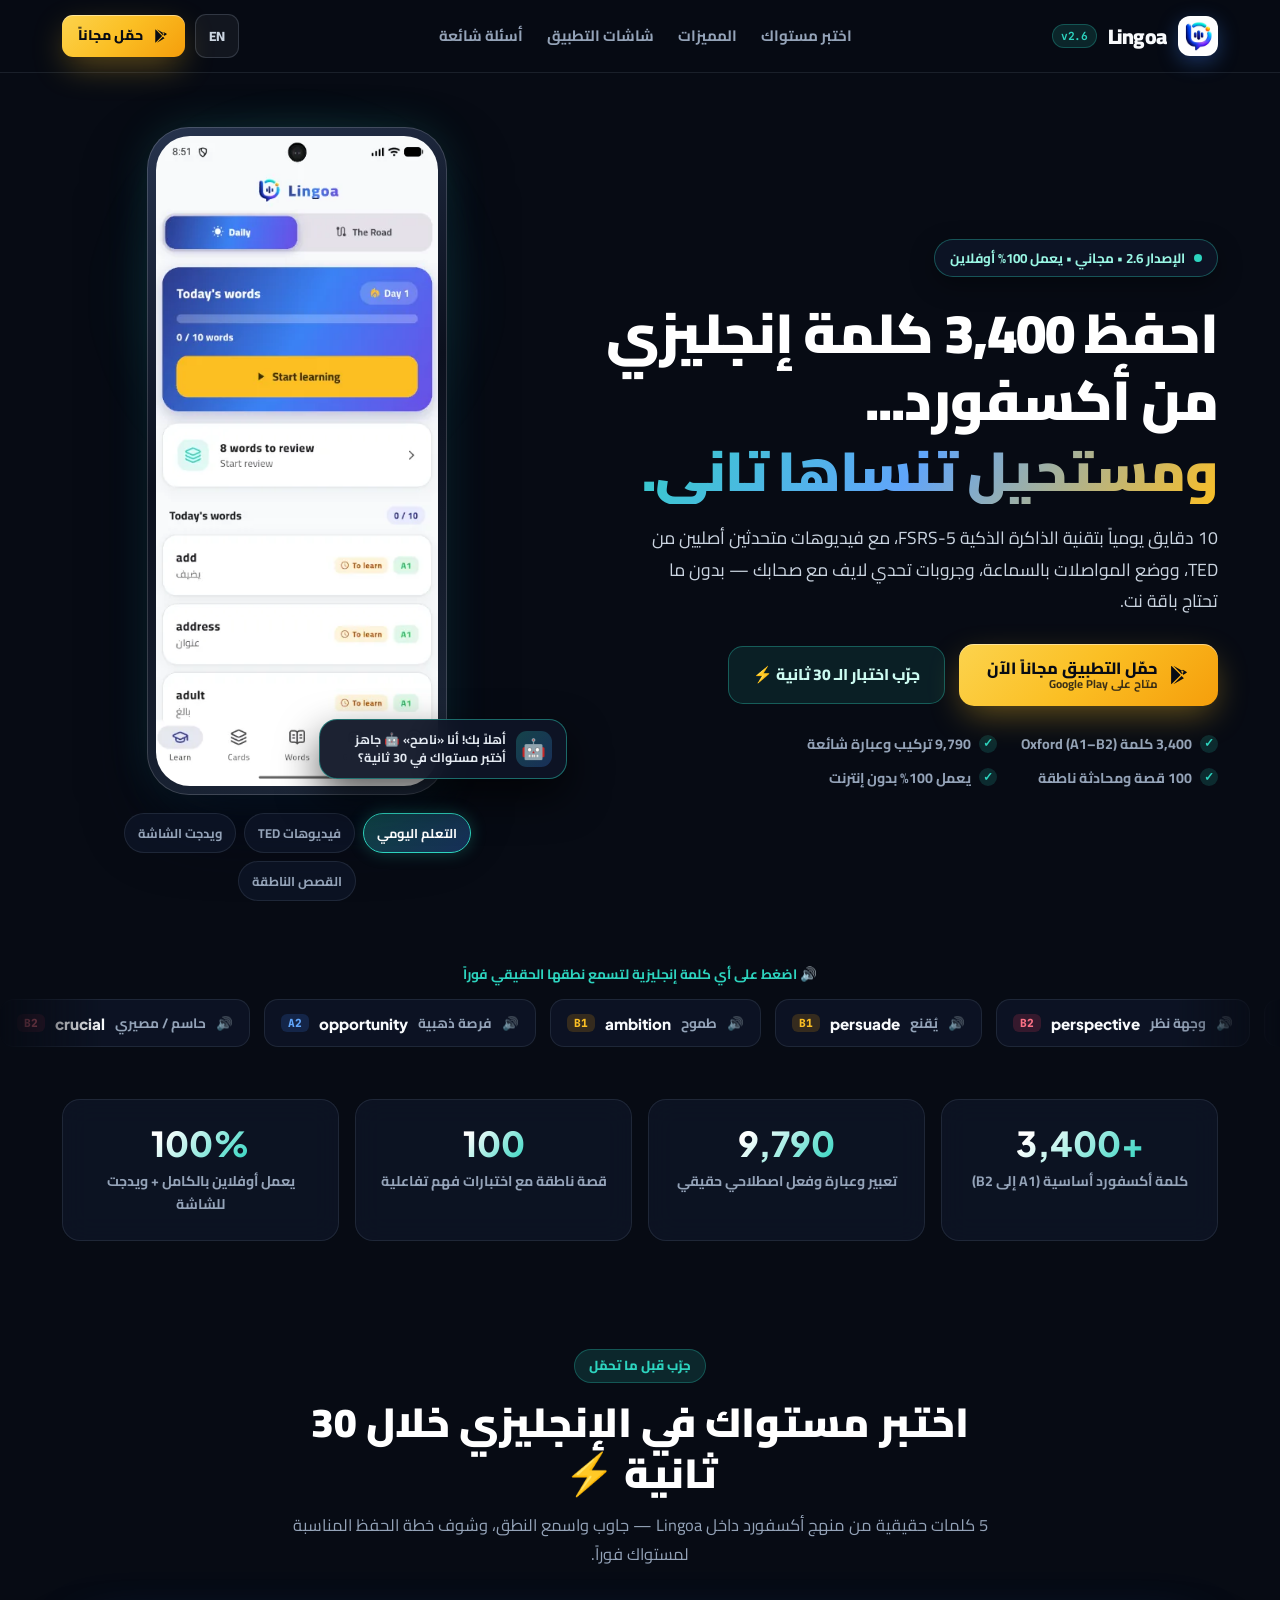
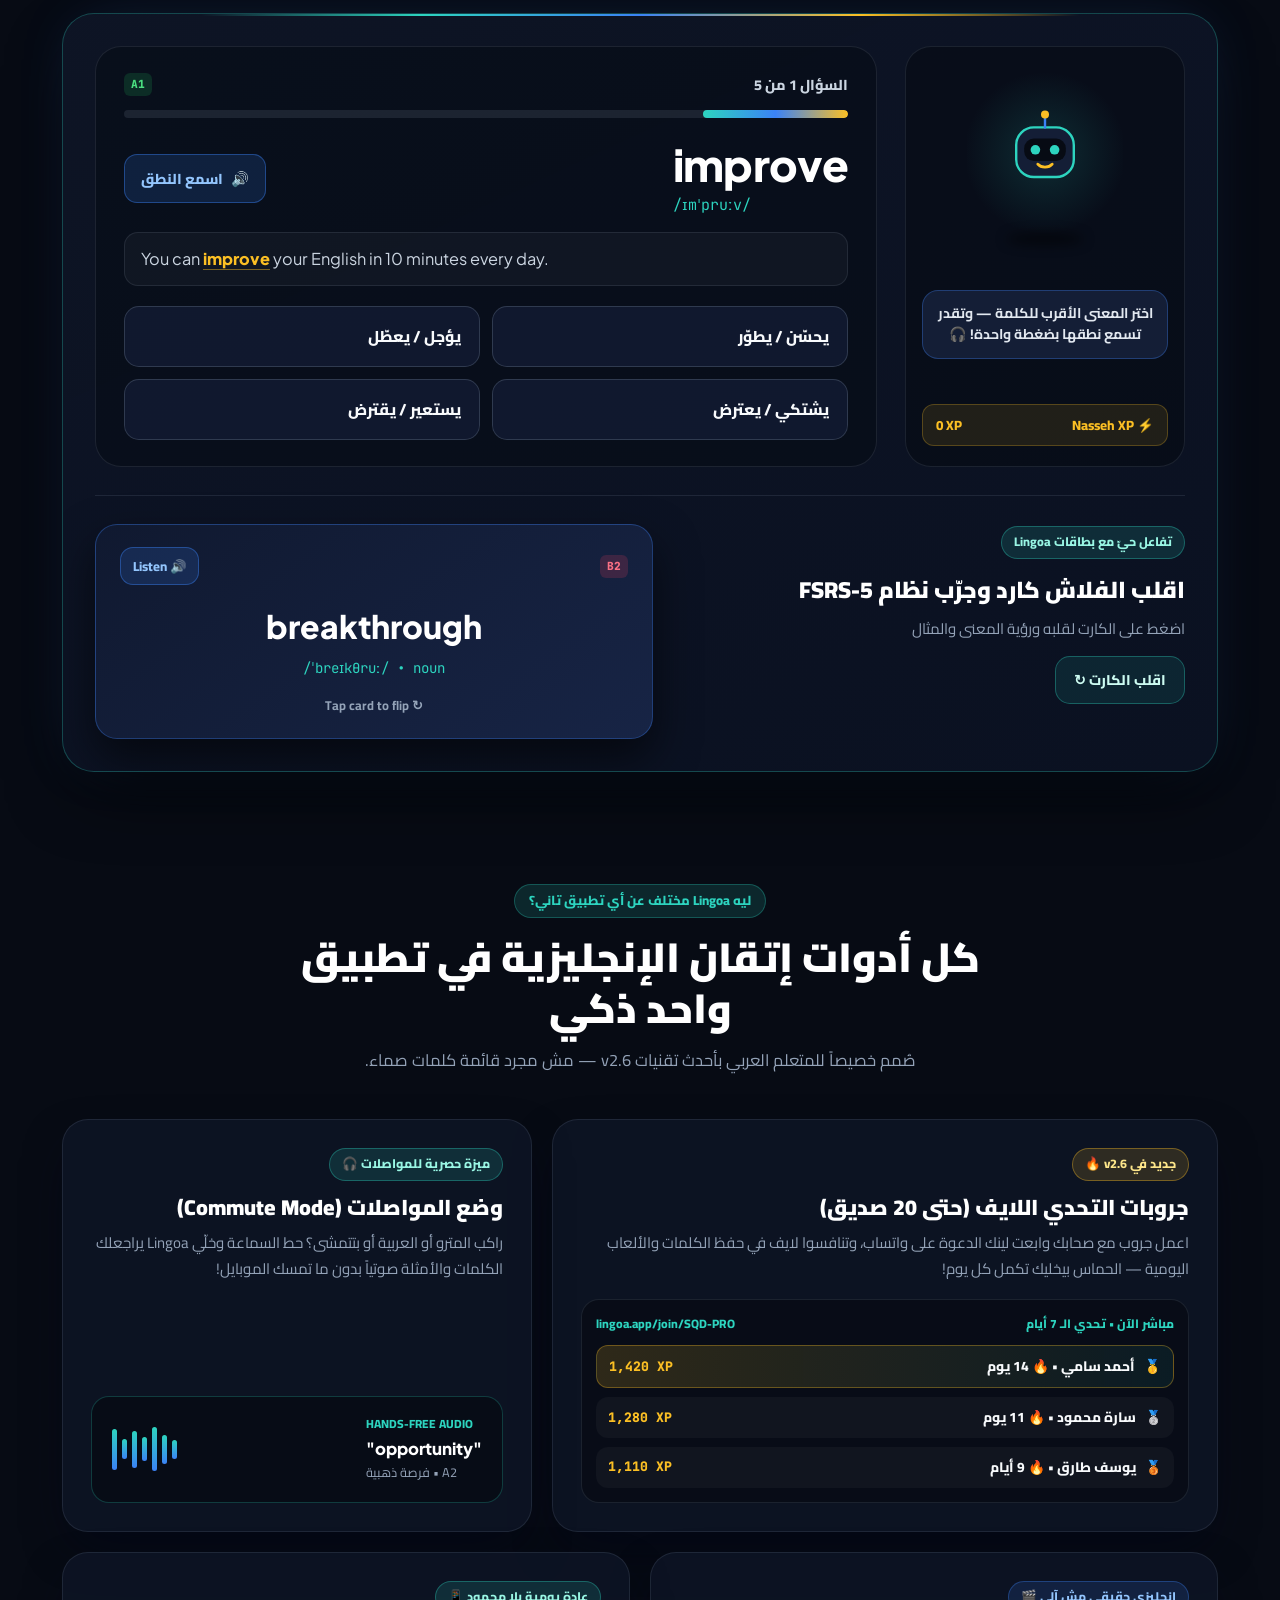
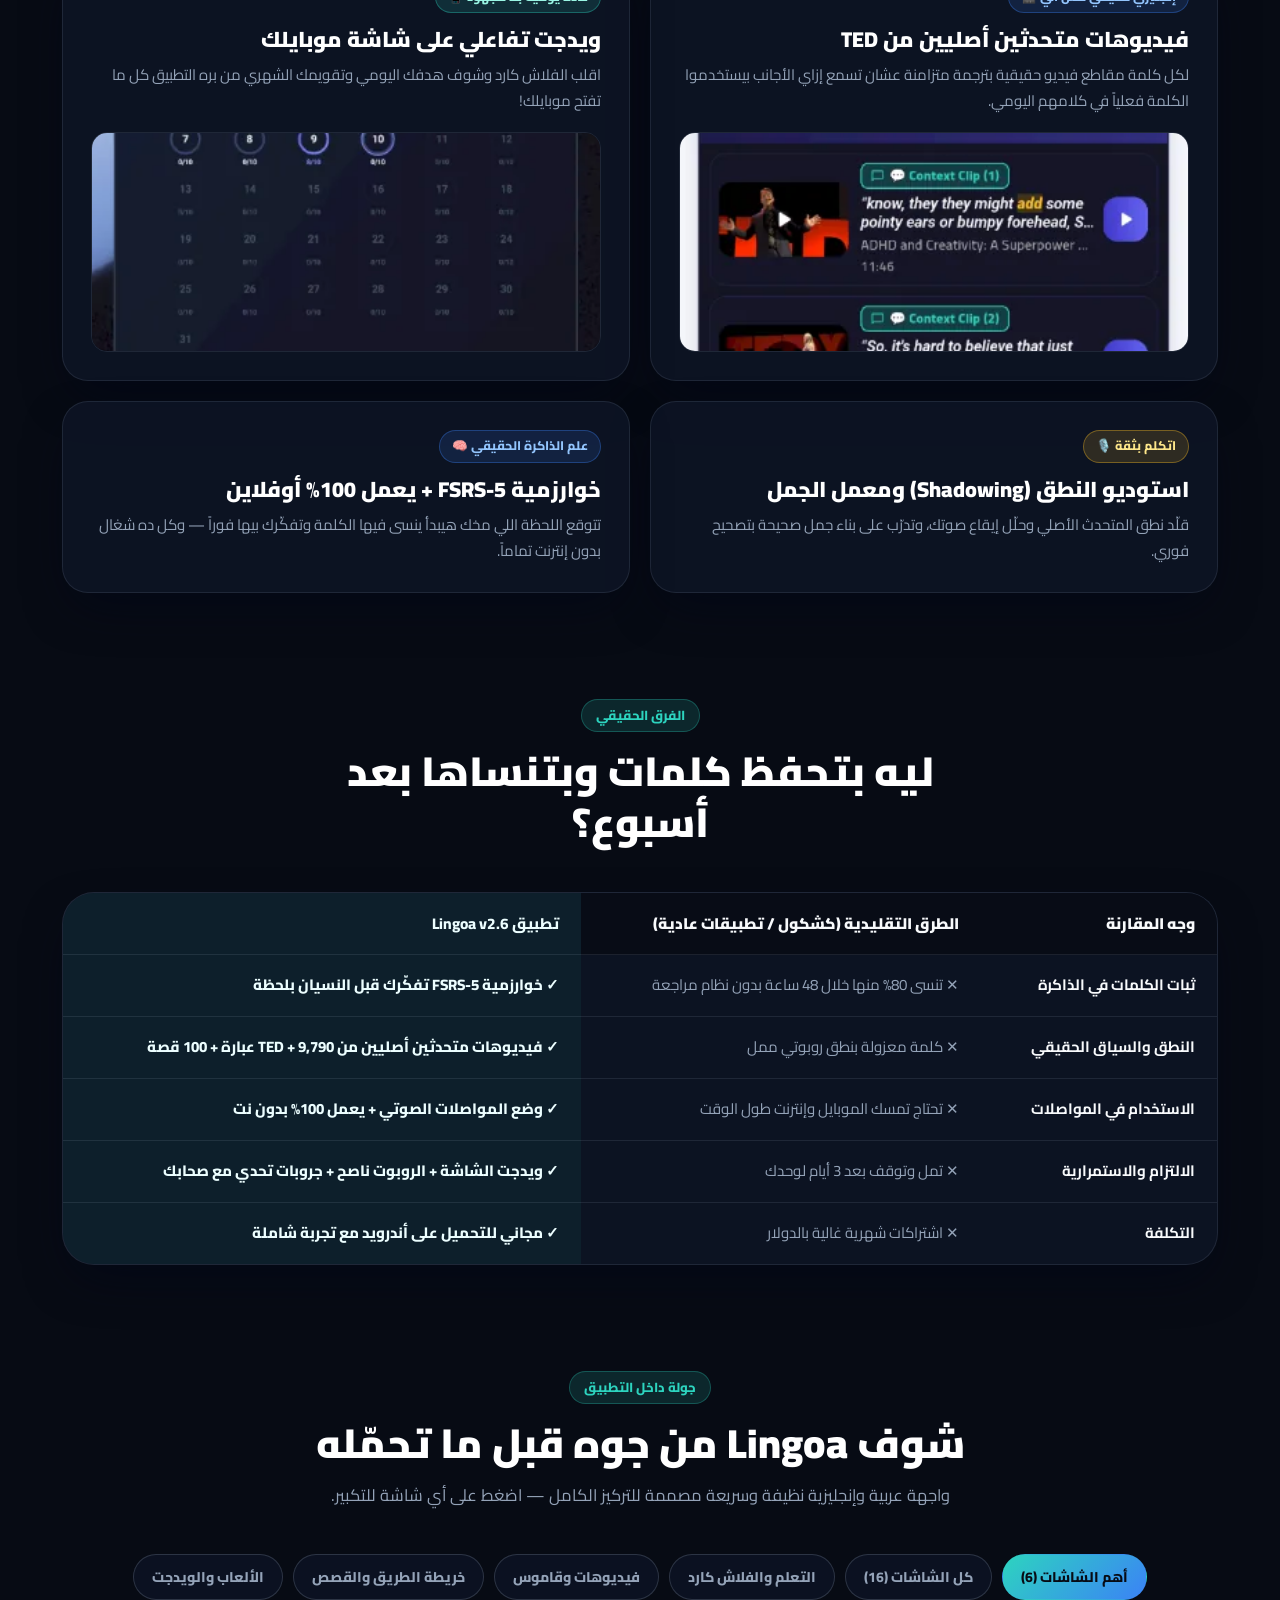
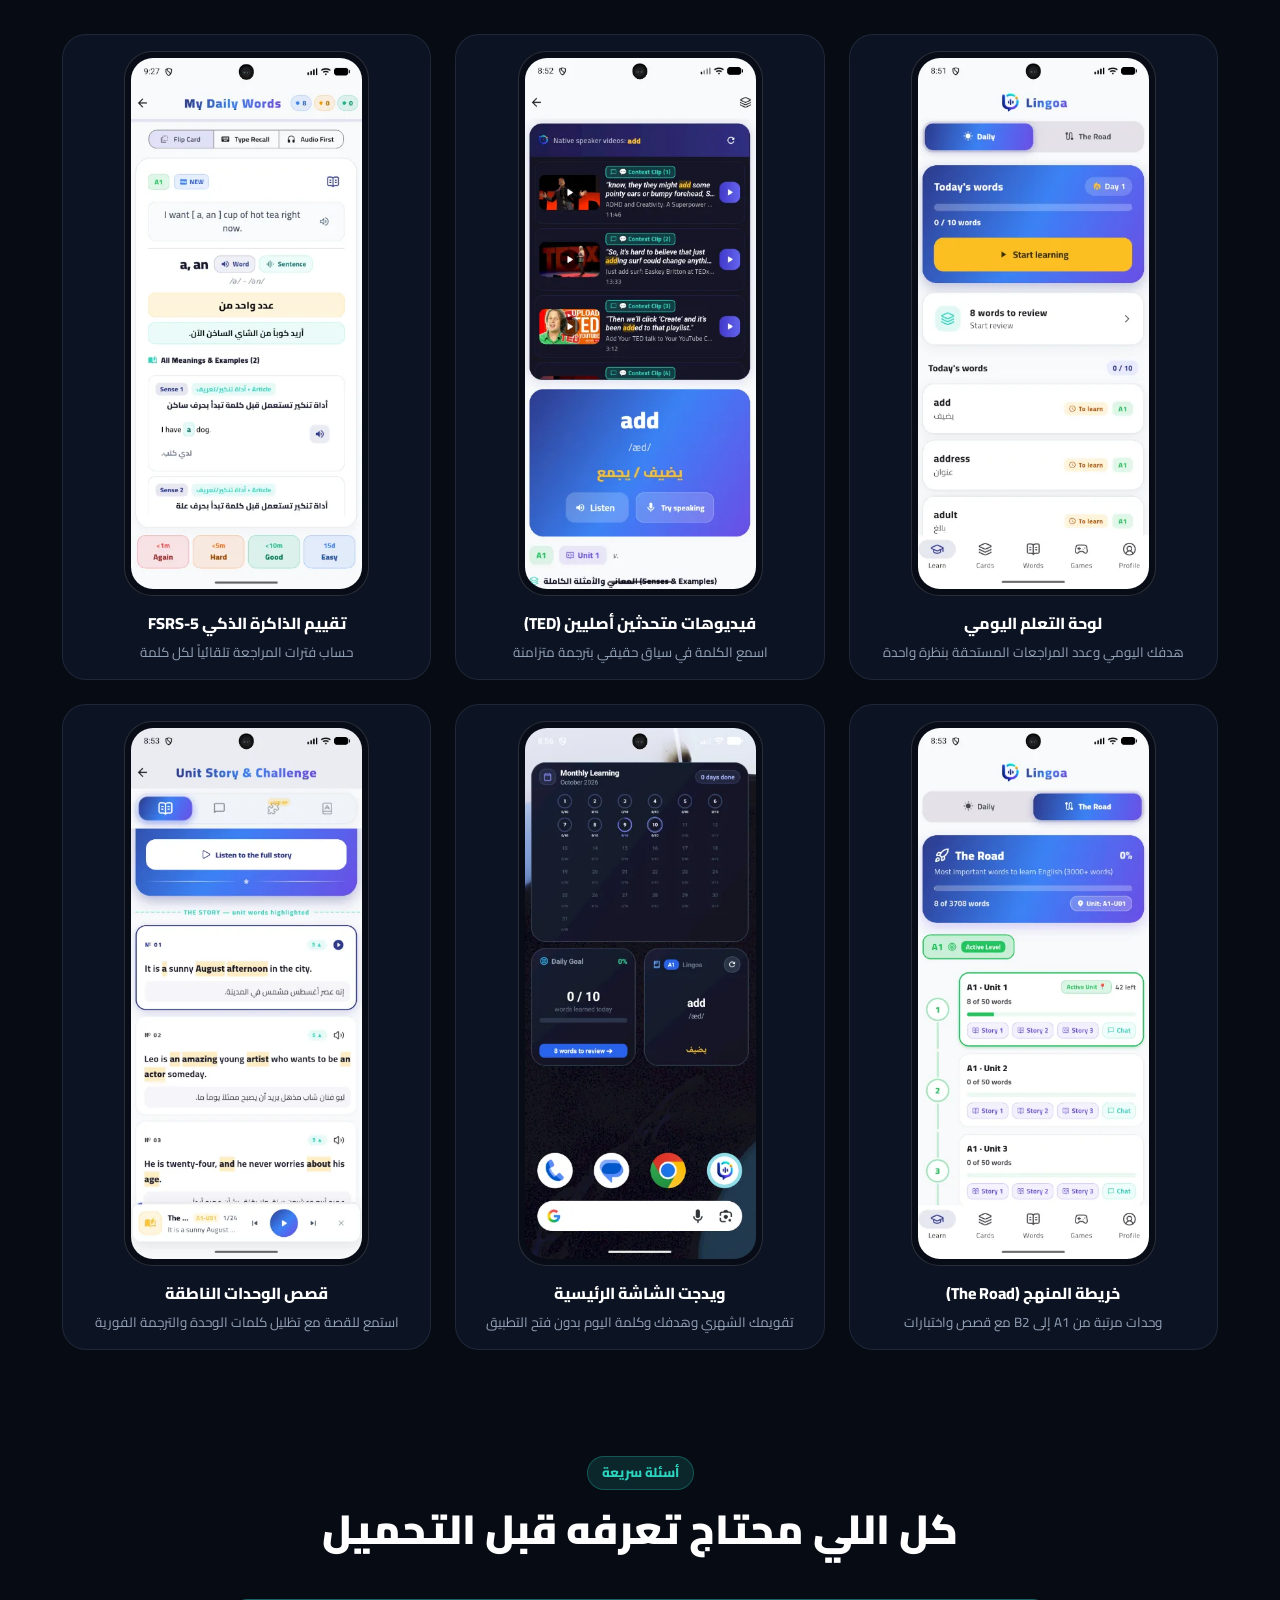
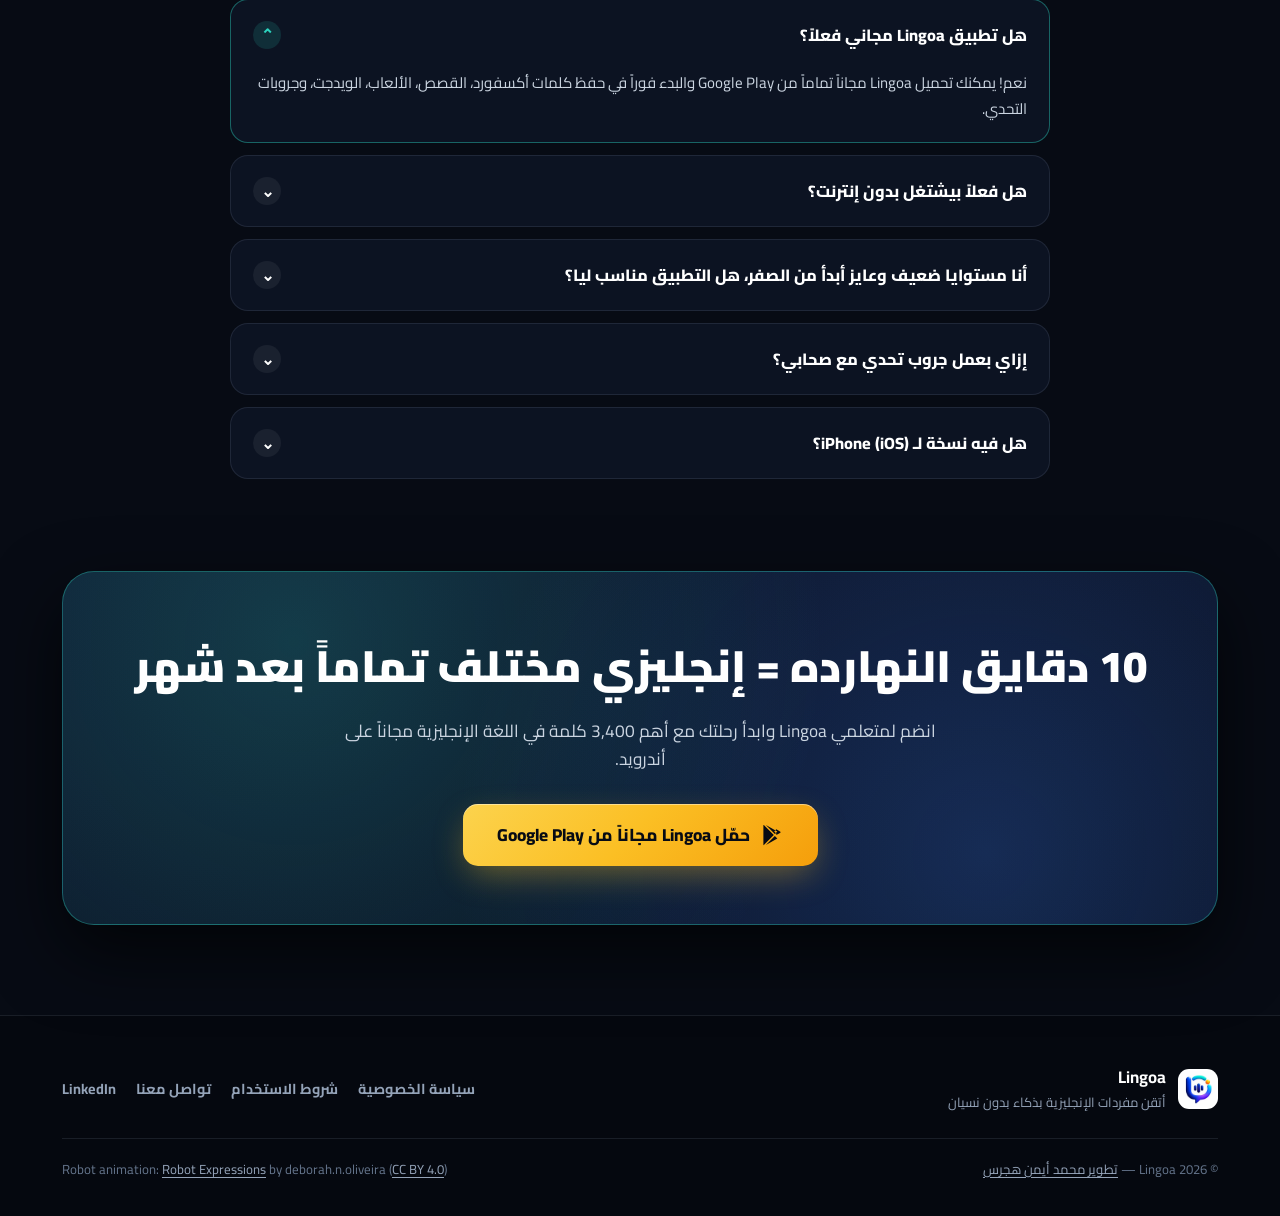
==== commit 229bcc83: "feat: launch Lingoa v2.6 Arabic-first conversion website, 30s Oxford quiz, Nasseh Rive, WebP, Squad " ====
--- a/index.html
+++ b/index.html
@@ -1,1307 +1,673 @@
 <!DOCTYPE html>
-<html lang="en">
+<html lang="ar" dir="rtl">
 <head>
   <meta charset="UTF-8">
-  <meta name="viewport" content="width=device-width, initial-scale=1.0">
-  <title>Lingoa — Master English Vocabulary with Science-Based Learning</title>
-  <meta name="description" content="Lingoa is a science-based English vocabulary learning app with 3,700+ essential CEFR words, spaced repetition (FSRS), native video clips, interactive stories, word games, and home screen widgets.">
-  <link rel="icon" type="image/png" href="assets/app_logo_3d_512.png">
+  <meta name="viewport" content="width=device-width, initial-scale=1.0, viewport-fit=cover">
+  <title>Lingoa — احفظ 3,400 كلمة إنجليزي من أكسفورد بدون نسيان | تطبيق أندرويد مجاني</title>
+  <meta name="description" content="احفظ 3,400 كلمة إنجليزي أساسية من أكسفورد (A1 إلى B2) بدون نسيان مع خوارزمية FSRS-5، فيديوهات متحدثين أصليين من TED، وضع المواصلات بالسماعة، ويدجت الشاشة، وجروبات تحدي لايف مع صحابك — ويعمل 100% أوفلاين.">
+  <meta name="theme-color" content="#070B14">
+  <link rel="canonical" href="https://lingoa.app/">
+
+  <!-- OpenGraph / WhatsApp / Meta Ads Rich Link Preview -->
+  <meta property="og:type" content="website">
+  <meta property="og:site_name" content="Lingoa">
+  <meta property="og:url" content="https://lingoa.app/">
+  <meta property="og:title" content="Lingoa — احفظ 3,400 كلمة إنجليزي من أكسفورد بدون نسيان 🔥">
+  <meta property="og:description" content="10 دقايق يومياً • فيديوهات متحدثين أصليين من TED • وضع المواصلات بالسماعة • جروبات تحدي مع صحابك • يعمل 100% بدون نت! جرّب اختبار الـ 30 ثانية الآن.">
+  <meta property="og:image" content="https://lingoa.app/assets/og-lingoa.jpg">
+  <meta property="og:image:width" content="1200">
+  <meta property="og:image:height" content="630">
+  <meta property="og:image:alt" content="تطبيق Lingoa لحفظ مفردات الإنجليزية بذكاء بدون نسيان">
+  <meta property="og:locale" content="ar_EG">
+  <meta property="og:locale:alternate" content="en_US">
+
+  <!-- Twitter / X Card -->
+  <meta name="twitter:card" content="summary_large_image">
+  <meta name="twitter:title" content="Lingoa — احفظ 3,400 كلمة إنجليزي من أكسفورد بدون نسيان">
+  <meta name="twitter:description" content="تطبيق أندرويد مجاني يعمل 100% أوفلاين • فيديوهات TED • وضع المواصلات • جروبات تحدي لايف مع صحابك.">
+  <meta name="twitter:image" content="https://lingoa.app/assets/og-lingoa.jpg">
+
+  <link rel="icon" type="image/webp" href="assets/webp/app_logo_3d_512.webp">
+  <link rel="apple-touch-icon" href="assets/app_logo_3d_512.png">
+
+  <!-- Critical Resource Hints for Sub-Second 4G Load -->
   <link rel="preconnect" href="https://fonts.googleapis.com">
   <link rel="preconnect" href="https://fonts.gstatic.com" crossorigin>
-  <link href="https://fonts.googleapis.com/css2?family=Plus+Jakarta+Sans:wght@400;500;600;700;800;900&family=Tajawal:wght@400;500;700;800&display=swap" rel="stylesheet">
-  <style>
-    :root {
-      --primary: #4F46E5;
-      --primary-light: #6366F1;
-      --secondary: #7C3AED;
-      --accent: #2563EB;
-      --amber: #F59E0B;
-      --emerald: #10B981;
-      --bg: #090D16;
-      --card-bg: rgba(17, 24, 39, 0.7);
-      --card-border: rgba(255, 255, 255, 0.08);
-      --text: #F3F4F6;
-      --text-muted: #9CA3AF;
-      --text-dim: #6B7280;
-    }
-    * { box-sizing: border-box; margin: 0; padding: 0; }
-    html { scroll-behavior: smooth; }
-    body {
-      font-family: 'Plus Jakarta Sans', -apple-system, BlinkMacSystemFont, sans-serif;
-      background-color: var(--bg);
-      color: var(--text);
-      line-height: 1.6;
-      overflow-x: hidden;
-      background-image: 
-        radial-gradient(circle at 10% 10%, rgba(79, 70, 229, 0.18) 0%, transparent 40%),
-        radial-gradient(circle at 90% 20%, rgba(124, 58, 237, 0.15) 0%, transparent 45%),
-        radial-gradient(circle at 50% 80%, rgba(37, 99, 235, 0.12) 0%, transparent 50%);
-      background-attachment: fixed;
-    }
-    .ar { font-family: 'Tajawal', sans-serif; }
-
-    /* Navigation */
-    nav {
-      position: sticky;
-      top: 0;
-      z-index: 100;
-      background: rgba(9, 13, 22, 0.85);
-      backdrop-filter: blur(16px);
-      border-bottom: 1px solid var(--card-border);
-    }
-    .nav-container {
-      max-width: 1200px;
-      margin: 0 auto;
-      padding: 16px 24px;
-      display: flex;
-      align-items: center;
-      justify-content: space-between;
-    }
-    .brand {
-      display: flex;
-      align-items: center;
-      gap: 12px;
-      text-decoration: none;
-      color: #fff;
-      font-weight: 900;
-      font-size: 1.35rem;
-      letter-spacing: -0.5px;
-    }
-    .brand img {
-      width: 44px;
-      height: 44px;
-      border-radius: 12px;
-      box-shadow: 0 4px 16px rgba(79, 70, 229, 0.45);
-      object-fit: cover;
-    }
-    .nav-links {
-      display: flex;
-      align-items: center;
-      gap: 24px;
-    }
-    .nav-link {
-      color: var(--text-muted);
-      text-decoration: none;
-      font-weight: 600;
-      font-size: 0.95rem;
-      transition: color 0.2s;
-    }
-    .nav-link:hover { color: #fff; }
-    .btn {
-      display: inline-flex;
-      align-items: center;
-      gap: 8px;
-      padding: 12px 24px;
-      border-radius: 14px;
-      font-weight: 700;
-      text-decoration: none;
-      transition: all 0.25s ease;
-      cursor: pointer;
-      font-size: 0.95rem;
-    }
-    .btn-primary {
-      background: linear-gradient(135deg, #4F46E5 0%, #7C3AED 100%);
-      color: #fff;
-      box-shadow: 0 8px 24px rgba(79, 70, 229, 0.35);
-      border: 1px solid rgba(255, 255, 255, 0.15);
-    }
-    .btn-primary:hover {
-      transform: translateY(-2px);
-      box-shadow: 0 12px 30px rgba(79, 70, 229, 0.5);
-    }
-    .btn-outline {
-      background: rgba(255, 255, 255, 0.05);
-      color: #fff;
-      border: 1px solid var(--card-border);
-    }
-    .btn-outline:hover {
-      background: rgba(255, 255, 255, 0.1);
-      border-color: rgba(255, 255, 255, 0.25);
-    }
-
-    /* Hero Section */
-    .hero {
-      max-width: 1200px;
-      margin: 60px auto 70px;
-      padding: 0 24px;
-      display: grid;
-      grid-template-columns: 1.15fr 0.85fr;
-      gap: 48px;
-      align-items: center;
-    }
-    .badge-pill {
-      display: inline-flex;
-      align-items: center;
-      gap: 8px;
-      background: rgba(79, 70, 229, 0.15);
-      border: 1px solid rgba(129, 140, 248, 0.3);
-      padding: 6px 14px;
-      border-radius: 99px;
-      font-size: 0.85rem;
-      font-weight: 700;
-      color: #C7D2FE;
-      margin-bottom: 20px;
-    }
-    .badge-dot {
-      width: 8px;
-      height: 8px;
-      border-radius: 50%;
-      background: #34D399;
-      box-shadow: 0 0 10px #34D399;
-    }
-    .hero-title {
-      font-size: 3.4rem;
-      font-weight: 900;
-      line-height: 1.15;
-      letter-spacing: -1.2px;
-      margin-bottom: 18px;
-      background: linear-gradient(135deg, #FFFFFF 20%, #A5B4FC 60%, #818CF8 100%);
-      -webkit-background-clip: text;
-      -webkit-text-fill-color: transparent;
-    }
-    .hero-subtitle {
-      font-size: 1.15rem;
-      color: var(--text-muted);
-      line-height: 1.7;
-      margin-bottom: 18px;
-      max-width: 560px;
-    }
-    .hero-arabic-desc {
-      font-size: 1.05rem;
-      color: #C7D2FE;
-      line-height: 1.8;
-      margin-bottom: 32px;
-      max-width: 560px;
-      direction: rtl;
-      text-align: right;
-    }
-    .hero-ctas {
-      display: flex;
-      gap: 16px;
-      flex-wrap: wrap;
-      align-items: center;
-      margin-bottom: 30px;
-    }
-    .hero-highlights {
-      display: flex;
-      gap: 16px;
-      flex-wrap: wrap;
-      color: var(--text-muted);
-      font-size: 0.88rem;
-      font-weight: 600;
-    }
-    .hero-highlights span {
-      display: inline-flex;
-      align-items: center;
-      gap: 6px;
-      color: #A5B4FC;
-    }
-
-    /* Phone Mockup Frame */
-    .phone-mockup {
-      position: relative;
-      display: flex;
-      justify-content: center;
-      align-items: center;
-    }
-    .phone-frame {
-      width: 320px;
-      height: 670px;
-      background: #000;
-      border-radius: 46px;
-      border: 9px solid #1E293B;
-      box-shadow: 
-        0 25px 60px rgba(0, 0, 0, 0.7),
-        0 0 50px rgba(79, 70, 229, 0.28);
-      overflow: hidden;
-      position: relative;
-      cursor: pointer;
-    }
-    .phone-frame img {
-      width: 100%;
-      height: 100%;
-      object-fit: cover;
-      display: block;
-    }
-
-    /* Stats Bar */
-    .stats-bar {
-      max-width: 1200px;
-      margin: 0 auto 80px;
-      padding: 0 24px;
-    }
-    .stats-container {
-      background: var(--card-bg);
-      border: 1px solid var(--card-border);
-      border-radius: 24px;
-      padding: 32px 40px;
-      display: grid;
-      grid-template-columns: repeat(4, 1fr);
-      gap: 24px;
-      text-align: center;
-      backdrop-filter: blur(20px);
-    }
-    .stat-number {
-      font-size: 2.2rem;
-      font-weight: 900;
-      color: #fff;
-      margin-bottom: 4px;
-      background: linear-gradient(135deg, #fff 0%, #818CF8 100%);
-      -webkit-background-clip: text;
-      -webkit-text-fill-color: transparent;
-    }
-    .stat-label {
-      font-size: 0.9rem;
-      color: var(--text-muted);
-      font-weight: 600;
-    }
-
-    /* Store Banner Feature Showcase */
-    .store-banner-section {
-      max-width: 1200px;
-      margin: 0 auto 100px;
-      padding: 0 24px;
-    }
-    .banner-card {
-      background: var(--card-bg);
-      border: 1px solid rgba(129, 140, 248, 0.3);
-      border-radius: 28px;
-      overflow: hidden;
-      box-shadow: 0 24px 60px rgba(0, 0, 0, 0.6);
-      backdrop-filter: blur(20px);
-      transition: border-color 0.3s;
-    }
-    .banner-card:hover {
-      border-color: rgba(129, 140, 248, 0.5);
-    }
-    .banner-img-wrap {
-      width: 100%;
-      position: relative;
-      background: #000;
-      cursor: pointer;
-    }
-    .banner-img-wrap img {
-      width: 100%;
-      height: auto;
-      display: block;
-      transition: transform 0.4s ease;
-    }
-    .banner-card:hover .banner-img-wrap img {
-      transform: scale(1.01);
-    }
-    .banner-pills {
-      padding: 24px 32px;
-      display: grid;
-      grid-template-columns: repeat(4, 1fr);
-      gap: 16px;
-      border-top: 1px solid var(--card-border);
-      background: rgba(17, 24, 39, 0.85);
-    }
-    .banner-pill {
-      display: flex;
-      align-items: center;
-      gap: 12px;
-    }
-    .banner-pill-icon {
-      width: 40px;
-      height: 40px;
-      border-radius: 12px;
-      display: flex;
-      align-items: center;
-      justify-content: center;
-      font-size: 1.2rem;
-      background: rgba(79, 70, 229, 0.2);
-      border: 1px solid rgba(129, 140, 248, 0.3);
-      flex-shrink: 0;
-    }
-    .banner-pill-text {
-      font-size: 0.88rem;
-      font-weight: 700;
-      color: #E2E8F0;
-      line-height: 1.35;
-    }
-    .banner-pill-sub {
-      font-size: 0.78rem;
-      color: var(--text-muted);
-      font-weight: 500;
-    }
-
-    /* Section Headings */
-    .section-title-wrap {
-      text-align: center;
-      max-width: 700px;
-      margin: 0 auto 56px;
-      padding: 0 24px;
-    }
-    .section-tag {
-      font-size: 0.85rem;
-      font-weight: 800;
-      text-transform: uppercase;
-      letter-spacing: 1.5px;
-      color: #818CF8;
-      margin-bottom: 12px;
-    }
-    .section-title {
-      font-size: 2.6rem;
-      font-weight: 900;
-      letter-spacing: -0.8px;
-      margin-bottom: 16px;
-      color: #fff;
-    }
-    .section-desc {
-      color: var(--text-muted);
-      font-size: 1.05rem;
-      line-height: 1.7;
-    }
-
-    /* Deep Dive Feature Spotlight Rows */
-    .spotlight-section {
-      max-width: 1200px;
-      margin: 0 auto 120px;
-      padding: 0 24px;
-      display: flex;
-      flex-direction: column;
-      gap: 80px;
-    }
-    .spotlight-row {
-      display: grid;
-      grid-template-columns: 1fr 1fr;
-      gap: 56px;
-      align-items: center;
-    }
-    .spotlight-row.reverse {
-      grid-template-columns: 1fr 1fr;
-    }
-    .spotlight-text h3 {
-      font-size: 2rem;
-      font-weight: 900;
-      color: #fff;
-      margin-bottom: 14px;
-      letter-spacing: -0.5px;
-    }
-    .spotlight-text .arabic-sub {
-      font-size: 1.2rem;
-      color: #818CF8;
-      font-weight: 700;
-      margin-bottom: 16px;
-      direction: rtl;
-      text-align: left;
-    }
-    .spotlight-text p {
-      color: var(--text-muted);
-      font-size: 1.02rem;
-      line-height: 1.7;
-      margin-bottom: 24px;
-    }
-    .spotlight-points {
-      list-style: none;
-      display: flex;
-      flex-direction: column;
-      gap: 14px;
-    }
-    .spotlight-points li {
-      display: flex;
-      align-items: flex-start;
-      gap: 12px;
-      font-size: 0.95rem;
-      color: #E2E8F0;
-    }
-    .spotlight-points svg {
-      flex-shrink: 0;
-      color: #34D399;
-      margin-top: 3px;
-    }
-    .spotlight-visual {
-      display: flex;
-      justify-content: center;
-      gap: 20px;
-      align-items: center;
-    }
-    .mini-phone {
-      width: 220px;
-      height: 470px;
-      background: #000;
-      border-radius: 32px;
-      border: 6px solid #1E293B;
-      box-shadow: 0 20px 40px rgba(0, 0, 0, 0.6), 0 0 30px rgba(79, 70, 229, 0.2);
-      overflow: hidden;
-      cursor: pointer;
-      transition: transform 0.3s ease, border-color 0.3s ease;
-    }
-    .mini-phone:hover {
-      transform: translateY(-8px) scale(1.02);
-      border-color: #4F46E5;
-    }
-    .mini-phone img {
-      width: 100%;
-      height: 100%;
-      object-fit: cover;
-      display: block;
-    }
-
-    /* Screenshots Interactive Gallery */
-    .screenshots-section {
-      max-width: 1200px;
-      margin: 0 auto 120px;
-      padding: 0 24px;
-    }
-    .gallery-filter {
-      display: flex;
-      justify-content: center;
-      gap: 10px;
-      flex-wrap: wrap;
-      margin-bottom: 40px;
-    }
-    .filter-btn {
-      padding: 9px 20px;
-      border-radius: 99px;
-      font-size: 0.9rem;
-      font-weight: 700;
-      border: 1px solid var(--card-border);
-      background: rgba(255, 255, 255, 0.04);
-      color: var(--text-muted);
-      cursor: pointer;
-      transition: all 0.2s ease;
-    }
-    .filter-btn:hover {
-      color: #fff;
-      background: rgba(255, 255, 255, 0.08);
-      border-color: rgba(255, 255, 255, 0.2);
-    }
-    .filter-btn.active {
-      background: linear-gradient(135deg, #4F46E5 0%, #7C3AED 100%);
-      color: #fff;
-      border-color: transparent;
-      box-shadow: 0 4px 16px rgba(79, 70, 229, 0.4);
-    }
-    .screens-grid {
-      display: grid;
-      grid-template-columns: repeat(4, 1fr);
-      gap: 28px 22px;
-    }
-    .screen-card {
-      background: var(--card-bg);
-      border: 1px solid var(--card-border);
-      border-radius: 24px;
-      padding: 14px;
-      display: flex;
-      flex-direction: column;
-      align-items: center;
-      transition: all 0.3s ease;
-      cursor: pointer;
-      backdrop-filter: blur(16px);
-    }
-    .screen-card:hover {
-      transform: translateY(-6px);
-      border-color: rgba(129, 140, 248, 0.4);
-      box-shadow: 0 16px 36px rgba(79, 70, 229, 0.2);
-    }
-    .screen-item {
-      width: 100%;
-      background: #000;
-      border-radius: 20px;
-      border: 4px solid #1E293B;
-      box-shadow: 0 10px 24px rgba(0, 0, 0, 0.5);
-      overflow: hidden;
-      aspect-ratio: 9/20;
-    }
-    .screen-item img {
-      width: 100%;
-      height: 100%;
-      object-fit: cover;
-      display: block;
-      transition: transform 0.3s;
-    }
-    .screen-card:hover .screen-item img {
-      transform: scale(1.03);
-    }
-    .screen-meta {
-      width: 100%;
-      text-align: center;
-      padding-top: 14px;
-    }
-    .screen-tag {
-      font-size: 0.72rem;
-      font-weight: 800;
-      text-transform: uppercase;
-      letter-spacing: 0.8px;
-      color: #818CF8;
-      margin-bottom: 4px;
-    }
-    .screen-title {
-      font-size: 0.95rem;
-      font-weight: 800;
-      color: #fff;
-      margin-bottom: 4px;
-    }
-    .screen-ar-title {
-      font-size: 0.85rem;
-      color: #C7D2FE;
-      font-weight: 600;
-      direction: rtl;
-      margin-bottom: 6px;
-    }
-    .screen-desc-text {
-      font-size: 0.8rem;
-      color: var(--text-muted);
-      line-height: 1.45;
-    }
-
-    /* Lightbox Modal */
-    .lightbox-modal {
-      display: none;
-      position: fixed;
-      top: 0;
-      left: 0;
-      width: 100%;
-      height: 100%;
-      background: rgba(4, 7, 14, 0.88);
-      backdrop-filter: blur(12px);
-      z-index: 1000;
-      justify-content: center;
-      align-items: center;
-      padding: 24px;
-    }
-    .lightbox-modal.active {
-      display: flex;
-    }
-    .lightbox-content {
-      position: relative;
-      max-width: 90vw;
-      max-height: 90vh;
-      display: flex;
-      flex-direction: column;
-      align-items: center;
-    }
-    .lightbox-content img {
-      max-height: 78vh;
-      max-width: 85vw;
-      border-radius: 28px;
-      border: 6px solid #1E293B;
-      box-shadow: 0 25px 60px rgba(0, 0, 0, 0.9);
-      object-fit: contain;
-    }
-    .lightbox-caption {
-      margin-top: 16px;
-      text-align: center;
-      color: #fff;
-      font-size: 1.1rem;
-      font-weight: 700;
-    }
-    .lightbox-close {
-      position: absolute;
-      top: -46px;
-      right: 0;
-      background: rgba(255, 255, 255, 0.15);
-      border: none;
-      color: #fff;
-      font-size: 1.8rem;
-      width: 40px;
-      height: 40px;
-      border-radius: 50%;
-      cursor: pointer;
-      display: flex;
-      align-items: center;
-      justify-content: center;
-      transition: background 0.2s;
-    }
-    .lightbox-close:hover {
-      background: rgba(255, 255, 255, 0.3);
-    }
-
-    /* CTA Section */
-    .cta-banner {
-      max-width: 1200px;
-      margin: 0 auto 100px;
-      padding: 0 24px;
-    }
-    .cta-inner {
-      background: linear-gradient(135deg, rgba(79, 70, 229, 0.28) 0%, rgba(124, 58, 237, 0.28) 100%);
-      border: 1px solid rgba(129, 140, 248, 0.38);
-      border-radius: 32px;
-      padding: 64px 40px;
-      text-align: center;
-      backdrop-filter: blur(20px);
-      box-shadow: 0 25px 50px rgba(0, 0, 0, 0.5);
-    }
-    .cta-inner h2 {
-      font-size: 2.8rem;
-      font-weight: 900;
-      color: #fff;
-      margin-bottom: 12px;
-      letter-spacing: -0.6px;
-    }
-    .cta-inner .arabic-h2 {
-      font-size: 1.6rem;
-      color: #A5B4FC;
-      margin-bottom: 16px;
-      direction: rtl;
-    }
-    .cta-inner p {
-      color: #C7D2FE;
-      font-size: 1.15rem;
-      max-width: 620px;
-      margin: 0 auto 34px;
-      line-height: 1.65;
-    }
-
-    /* Footer */
-    footer {
-      border-top: 1px solid var(--card-border);
-      background: rgba(9, 13, 22, 0.95);
-      padding: 56px 24px 36px;
-    }
-    .footer-inner {
-      max-width: 1200px;
-      margin: 0 auto;
-      display: flex;
-      justify-content: space-between;
-      align-items: center;
-      flex-wrap: wrap;
-      gap: 24px;
-    }
-    .footer-left {
-      display: flex;
-      align-items: center;
-      gap: 14px;
-    }
-    .footer-left img {
-      width: 40px;
-      height: 40px;
-      border-radius: 10px;
-    }
-    .footer-links {
-      display: flex;
-      gap: 22px;
-      font-size: 0.92rem;
-      flex-wrap: wrap;
-    }
-    .footer-links a {
-      color: var(--text-muted);
-      text-decoration: none;
-      transition: color 0.2s;
-    }
-    .footer-links a:hover { color: #fff; }
-    .copyright {
-      max-width: 1200px;
-      margin: 28px auto 0;
-      padding-top: 24px;
-      border-top: 1px solid rgba(255, 255, 255, 0.05);
-      text-align: center;
-      color: var(--text-dim);
-      font-size: 0.85rem;
-    }
-
-    @media (max-width: 1024px) {
-      .hero { grid-template-columns: 1fr; text-align: center; gap: 40px; margin-top: 40px; }
-      .hero-subtitle, .hero-arabic-desc { margin-left: auto; margin-right: auto; }
-      .hero-ctas { justify-content: center; }
-      .hero-highlights { justify-content: center; }
-      .banner-pills { grid-template-columns: repeat(2, 1fr); }
-      .spotlight-row, .spotlight-row.reverse { grid-template-columns: 1fr; text-align: center; gap: 40px; }
-      .spotlight-text .arabic-sub { text-align: center; }
-      .spotlight-points li { justify-content: center; text-align: left; }
-      .screens-grid { grid-template-columns: repeat(2, 1fr); }
-    }
-    @media (max-width: 640px) {
-      .hero-title { font-size: 2.3rem; }
-      .stats-container { grid-template-columns: 1fr; padding: 24px; }
-      .banner-pills { grid-template-columns: 1fr; padding: 20px; }
-      .screens-grid { grid-template-columns: 1fr; }
-      .phone-frame { width: 280px; height: 580px; }
-      .spotlight-visual { flex-direction: column; }
-      .mini-phone { width: 260px; height: 540px; }
-      .cta-inner h2 { font-size: 2.1rem; }
-      .cta-inner { padding: 40px 20px; }
-    }
-  </style>
+  <link rel="preload" as="image" href="assets/webp/screen_daily_learn.webp" type="image/webp">
+  <link href="https://fonts.googleapis.com/css2?family=Cairo:wght@500;600;700;800;900&family=JetBrains+Mono:wght@600;700&family=Plus+Jakarta+Sans:wght@600;700;800;900&display=swap" rel="stylesheet">
+  <link rel="stylesheet" href="css/styles.css">
+
+  <!-- Structured Data (SEO — Google Play MobileApplication) -->
+  <script type="application/ld+json">
+  {
+    "@context": "https://schema.org",
+    "@type": "MobileApplication",
+    "name": "Lingoa — Learn English Vocabulary",
+    "operatingSystem": "ANDROID",
+    "applicationCategory": "EducationApplication",
+    "softwareVersion": "2.6.0",
+    "url": "https://lingoa.app/",
+    "downloadUrl": "https://play.google.com/store/apps/details?id=com.lingoa.lingoa",
+    "image": "https://lingoa.app/assets/og-lingoa.jpg",
+    "offers": {
+      "@type": "Offer",
+      "price": "0",
+      "priceCurrency": "USD"
+    },
+    "author": {
+      "@type": "Person",
+      "name": "Mohammed Ayman Hagras"
+    },
+    "description": "Science-based English vocabulary learning app featuring 3,400 Oxford CEFR words (A1-B2), FSRS-5 spaced repetition, TED native video clips, hands-free Commute Mode, Shadowing Studio, interactive Android widgets, and live multiplayer Challenge Squads."
+  }
+  </script>
 </head>
 <body>
 
   <!-- Navigation -->
-  <nav>
-    <div class="nav-container">
-      <a href="index.html" class="brand">
-        <img src="assets/app_logo_3d_512.png" alt="Lingoa 3D Logo">
+  <header class="site-nav">
+    <div class="container nav-inner">
+      <a href="/" class="brand" aria-label="Lingoa Home">
+        <img src="assets/webp/app_logo_3d_512.webp" alt="Lingoa Logo" width="40" height="40">
         <span>Lingoa</span>
+        <span class="brand-version">v2.6</span>
       </a>
-      <div class="nav-links">
-        <a href="#spotlight" class="nav-link">Spotlight</a>
-        <a href="#screenshots" class="nav-link">Screenshots</a>
-        <a href="privacy.html" class="nav-link">Privacy Policy</a>
-        <a href="app-ads.txt" class="nav-link">app-ads.txt</a>
-        <a href="https://www.linkedin.com/in/mohamed-ayman-3395a3233" target="_blank" rel="noopener" class="nav-link" style="color: #60A5FA; display: inline-flex; align-items: center; gap: 6px;">
-          <svg width="15" height="15" viewBox="0 0 24 24" fill="currentColor"><path d="M19 3a2 2 0 0 1 2 2v14a2 2 0 0 1-2 2H5a2 2 0 0 1-2-2V5a2 2 0 0 1 2-2h14m-.5 15.5v-5.3a3.26 3.26 0 0 0-3.26-3.26c-.85 0-1.84.52-2.28 1.3v-1.11h-2.79v8.37h2.79v-4.93c0-.77.62-1.4 1.39-1.4a1.4 1.4 0 0 1 1.4 1.4v4.93h2.75M6.46 10.9v8.37H9.2V10.9H6.46M7.83 6.64a1.64 1.64 0 1 0 0 3.28 1.64 1.64 0 0 0 0-3.28z"/></svg>
-          Developer
+
+      <nav class="nav-links" aria-label="Main Navigation">
+        <a href="#quiz" class="nav-link" data-i18n="navQuiz">اختبر مستواك</a>
+        <a href="#features" class="nav-link" data-i18n="navFeatures">المميزات</a>
+        <a href="#screens" class="nav-link" data-i18n="navScreens">شاشات التطبيق</a>
+        <a href="#faq" class="nav-link" data-i18n="navFaq">أسئلة شائعة</a>
+      </nav>
+
+      <div class="nav-actions">
+        <button type="button" class="lang-toggle" id="langToggleBtn" aria-label="Switch Language">EN</button>
+        <a href="https://play.google.com/store/apps/details?id=com.lingoa.lingoa" target="_blank" rel="noopener" class="btn btn-gold btn-gold-sm" data-play-cta="navbar_cta">
+          <svg width="16" height="16" viewBox="0 0 24 24" fill="currentColor" aria-hidden="true"><path d="M3.609 1.814L13.792 12 3.61 22.186a2.404 2.404 0 0 1-.22-.98V2.794c0-.36.08-.697.22-.98zm11.233 11.234l2.49 2.49-11.45 6.442 8.96-8.932zm0-2.096L5.882 2.02l11.45 6.442-2.49 2.49zm1.485 1.048l3.652-2.054c.756-.425.756-1.12 0-1.546l-3.652-2.054-2.122 2.122 2.122 2.122z"/></svg>
+          <span data-i18n="navDownload">حمّل مجاناً</span>
         </a>
       </div>
     </div>
-  </nav>
-
-  <!-- Hero Section -->
-  <section class="hero">
-    <div>
-      <div class="badge-pill">
-        <span class="badge-dot"></span>
-        <span>Version 1.0.0 Now on Google Play</span>
-      </div>
-      <h1 class="hero-title">Master English Vocabulary with Science-Based Learning</h1>
-      <p class="hero-subtitle">
-        Accelerate your English fluency with 3,700+ curated CEFR words (A1 to B2), intelligent spaced repetition (FSRS), native speaker video clips, and home screen widgets.
-      </p>
-      <p class="hero-arabic-desc ar">
-        تعلّم الإنجليزية بذكاء وثبّت الكلمات بفاعلية مع خوارزميات التكرار المتباعد، وفيديوهات المتحدثين الأصليين من مؤتمرات تيد العالمية، وقصص الوحدات التفاعلية، والويدجت لسطح الهاتف.
-      </p>
-      <div class="hero-ctas">
-        <a href="#download" class="btn btn-primary">
-          <svg width="20" height="20" viewBox="0 0 24 24" fill="currentColor"><path d="M3.609 1.814L13.792 12 3.61 22.186a2.404 2.404 0 0 1-.22-.98V2.794c0-.36.08-.697.22-.98zm11.233 11.234l2.49 2.49-11.45 6.442 8.96-8.932zm0-2.096L5.882 2.02l11.45 6.442-2.49 2.49zm1.485 1.048l3.652-2.054c.756-.425.756-1.12 0-1.546l-3.652-2.054-2.122 2.122 2.122 2.122z"/></svg>
-          Get on Google Play
-        </a>
-        <a href="#screenshots" class="btn btn-outline">Explore Screenshots</a>
-      </div>
-      <div class="hero-highlights">
-        <span>✓ 3,700+ Oxford CEFR Words</span>
-        <span>✓ FSRS Memory Algorithm</span>
-        <span>✓ Real Native Video Context</span>
-        <span>✓ 100% Offline Capable</span>
-      </div>
-    </div>
-    <div class="phone-mockup">
-      <div class="phone-frame" onclick="openLightbox('assets/screen_daily_learn.png', 'Lingoa Daily Learning Dashboard — Today\'s Words & Spaced Reviews')">
-        <img src="assets/screen_daily_learn.png" alt="Lingoa Daily Learning Dashboard">
-      </div>
-    </div>
-  </section>
-
-  <!-- Stats Bar -->
-  <section class="stats-bar">
-    <div class="stats-container">
-      <div>
-        <div class="stat-number">3,700+</div>
-        <div class="stat-label">Oxford & CEFR Essential Words</div>
-      </div>
-      <div>
-        <div class="stat-number">A1 – B2</div>
-        <div class="stat-label">Structured International Levels</div>
-      </div>
-      <div>
-        <div class="stat-number">FSRS-5</div>
-        <div class="stat-label">Advanced Spaced Repetition Engine</div>
-      </div>
-      <div>
-        <div class="stat-number">100%</div>
-        <div class="stat-label">Full Offline Learning & Widgets</div>
-      </div>
-    </div>
-  </section>
-
-  <!-- Store Banner Showcase -->
-  <section class="store-banner-section">
-    <div class="banner-card">
-      <div class="banner-img-wrap" onclick="openLightbox('assets/store_banner.png', 'Lingoa Official Google Play Store Banner — Smart English Learning')">
-        <img src="assets/store_banner_web.jpg" alt="Lingoa Smart English Learning Banner">
-      </div>
-      <div class="banner-pills">
-        <div class="banner-pill">
-          <div class="banner-pill-icon">📖</div>
+  </header>
+
+  <main>
+    <!-- 1. HERO SECTION — Direct Conversion + Live Interactive Phone -->
+    <section class="hero">
+      <div class="container hero-grid">
+        <div>
+          <div class="live-pill">
+            <span class="pulse-dot" aria-hidden="true"></span>
+            <span data-i18n="heroBadge">الإصدار 2.6 • مجاني • يعمل 100% أوفلاين</span>
+          </div>
+
+          <h1 class="hero-title">
+            <span data-i18n="heroTitle1">احفظ 3,400 كلمة إنجليزي من أكسفورد...</span>
+            <span class="hero-title-accent" data-i18n="heroTitleAccent">ومستحيل تنساها تاني.</span>
+          </h1>
+
+          <p class="hero-desc" data-i18n="heroDesc">
+            10 دقايق يومياً بتقنية الذاكرة الذكية FSRS-5، مع فيديوهات متحدثين أصليين من TED، ووضع المواصلات بالسماعة، وجروبات تحدي لايف مع صحابك — بدون ما تحتاج باقة نت.
+          </p>
+
+          <div class="hero-ctas" id="heroCtaGroup">
+            <a href="https://play.google.com/store/apps/details?id=com.lingoa.lingoa" target="_blank" rel="noopener" class="btn btn-gold" data-play-cta="hero_primary">
+              <svg width="22" height="22" viewBox="0 0 24 24" fill="currentColor" aria-hidden="true"><path d="M3.609 1.814L13.792 12 3.61 22.186a2.404 2.404 0 0 1-.22-.98V2.794c0-.36.08-.697.22-.98zm11.233 11.234l2.49 2.49-11.45 6.442 8.96-8.932zm0-2.096L5.882 2.02l11.45 6.442-2.49 2.49zm1.485 1.048l3.652-2.054c.756-.425.756-1.12 0-1.546l-3.652-2.054-2.122 2.122 2.122 2.122z"/></svg>
+              <span class="btn-stack">
+                <span data-i18n="ctaPrimary">حمّل التطبيق مجاناً الآن</span>
+                <small data-i18n="ctaPrimarySub">متاح على Google Play</small>
+              </span>
+            </a>
+
+            <a href="#quiz" class="btn btn-glass">
+              <span data-i18n="ctaSecondary">جرّب اختبار الـ 30 ثانية ⚡</span>
+            </a>
+          </div>
+
+          <div class="trust-grid">
+            <div class="trust-item"><span class="trust-check">✓</span><span data-i18n="trust1">3,400 كلمة Oxford (A1–B2)</span></div>
+            <div class="trust-item"><span class="trust-check">✓</span><span data-i18n="trust2">9,790 تركيب وعبارة شائعة</span></div>
+            <div class="trust-item"><span class="trust-check">✓</span><span data-i18n="trust3">100 قصة ومحادثة ناطقة</span></div>
+            <div class="trust-item"><span class="trust-check">✓</span><span data-i18n="trust4">يعمل 100% بدون إنترنت</span></div>
+          </div>
+        </div>
+
+        <!-- Interactive Live Phone Stage -->
+        <div class="hero-visual">
+          <div class="hero-phone-glow" aria-hidden="true"></div>
+          <div class="phone-device" id="heroPhoneDevice" title="اضغط للتكبير">
+            <div class="phone-screen-wrap">
+              <img id="heroPhoneImg" src="assets/webp/screen_daily_learn.webp" alt="لوحة التعلم اليومي في تطبيق Lingoa" width="367" height="817" fetchpriority="high">
+            </div>
+          </div>
+
+          <a href="#quiz" class="hero-floating-chip">
+            <span class="floating-chip-icon" aria-hidden="true">🤖</span>
+            <span class="floating-chip-text" data-i18n="heroMascotBubble">أهلاً بك! أنا «ناصح» 🤖 جاهز أختبر مستواك في 30 ثانية؟</span>
+          </a>
+
+          <div class="phone-switcher" role="tablist" aria-label="App Preview Screens">
+            <button type="button" class="phone-tab active" data-i18n="phoneTab1">التعلم اليومي</button>
+            <button type="button" class="phone-tab" data-i18n="phoneTab2">فيديوهات TED</button>
+            <button type="button" class="phone-tab" data-i18n="phoneTab3">ويدجت الشاشة</button>
+            <button type="button" class="phone-tab" data-i18n="phoneTab4">القصص الناطقة</button>
+          </div>
+        </div>
+      </div>
+    </section>
+
+    <!-- 2. INTERACTIVE AUDIO OXFORD MARQUEE -->
+    <section class="marquee-section" aria-label="Oxford Vocabulary Sample">
+      <div class="container">
+        <div class="marquee-hint" data-i18n="marqueeHint">🔊 اضغط على أي كلمة إنجليزية لتسمع نطقها الحقيقي فوراً</div>
+      </div>
+      <div class="marquee-viewport">
+        <div class="marquee-track" id="marqueeTrack"></div>
+      </div>
+    </section>
+
+    <!-- 3. VERIFIED APP STATS STRIP -->
+    <section class="stats-section">
+      <div class="container">
+        <div class="stats-grid reveal">
+          <div class="stat-card">
+            <div class="stat-val" data-i18n="stat1Num">3,400+</div>
+            <div class="stat-lbl" data-i18n="stat1Label">كلمة أكسفورد أساسية (A1 إلى B2)</div>
+          </div>
+          <div class="stat-card">
+            <div class="stat-val" data-i18n="stat2Num">9,790</div>
+            <div class="stat-lbl" data-i18n="stat2Label">تعبير وعبارة وفعل اصطلاحي حقيقي</div>
+          </div>
+          <div class="stat-card">
+            <div class="stat-val" data-i18n="stat3Num">100</div>
+            <div class="stat-lbl" data-i18n="stat3Label">قصة ناطقة مع اختبارات فهم تفاعلية</div>
+          </div>
+          <div class="stat-card">
+            <div class="stat-val" data-i18n="stat4Num">100%</div>
+            <div class="stat-lbl" data-i18n="stat4Label">يعمل أوفلاين بالكامل + ويدجت للشاشة</div>
+          </div>
+        </div>
+      </div>
+    </section>
+
+    <!-- 4. THE CONVERSION ENGINE — 30-SECOND INTERACTIVE LEVEL CHALLENGE + NASSEH RIVE ROBOT -->
+    <section id="quiz" class="quiz-section">
+      <div class="container">
+        <div class="section-head reveal">
+          <span class="section-kicker" data-i18n="quizTag">جرّب قبل ما تحمّل</span>
+          <h2 class="section-title" data-i18n="quizTitle">اختبر مستواك في الإنجليزي خلال 30 ثانية ⚡</h2>
+          <p class="section-subtitle" data-i18n="quizSubtitle">5 كلمات حقيقية من منهج أكسفورد داخل Lingoa — جاوب واسمع النطق، وشوف خطة الحفظ المناسبة لمستواك فوراً.</p>
+        </div>
+
+        <div class="quiz-shell reveal">
+          <canvas id="confettiCanvas" aria-hidden="true"></canvas>
+
+          <div class="quiz-layout">
+            <!-- Nasseh Animated Robot Companion -->
+            <aside class="nasseh-panel">
+              <div>
+                <div class="nasseh-stage-wrap" id="nassehStageWrap" title="اضغط على ناصح!">
+                  <div class="nasseh-stage">
+                    <canvas id="nassehCanvas" width="380" height="334" aria-label="الروبوت المساعد ناصح في تطبيق Lingoa"></canvas>
+                    <div class="nasseh-fallback" id="nassehFallback" aria-hidden="true">
+                      <svg width="96" height="96" viewBox="0 0 120 120" fill="none">
+                        <rect x="24" y="28" width="72" height="62" rx="22" fill="#141E36" stroke="#2DD4BF" stroke-width="3"/>
+                        <rect x="34" y="42" width="52" height="28" rx="12" fill="#070B14"/>
+                        <circle cx="48" cy="56" r="6" fill="#2DD4BF"/>
+                        <circle cx="72" cy="56" r="6" fill="#2DD4BF"/>
+                        <path d="M51 74C55 79 65 79 69 74" stroke="#FBBF24" stroke-width="3.5" stroke-linecap="round"/>
+                        <line x1="60" y1="14" x2="60" y2="28" stroke="#3B82F6" stroke-width="3" stroke-linecap="round"/>
+                        <circle cx="60" cy="12" r="5" fill="#FBBF24"/>
+                      </svg>
+                    </div>
+                  </div>
+                </div>
+                <div class="nasseh-shadow" aria-hidden="true"></div>
+              </div>
+
+              <div class="nasseh-bubble" id="nassehBubble">
+                اختر المعنى الأقرب للكلمة — وتقدر تسمع نطقها بضغطة واحدة! 🎧
+              </div>
+
+              <div class="nasseh-xp-row">
+                <span>⚡ Nasseh XP</span>
+                <span id="nassehXpVal" dir="ltr">0 XP</span>
+              </div>
+            </aside>
+
+            <!-- Interactive Question & Result Area -->
+            <div class="quiz-card">
+              <!-- Active Quiz State -->
+              <div id="quizActiveView">
+                <div class="quiz-top-meta">
+                  <span id="quizStepText" style="font-weight:800;font-size:.9rem;color:#CBD5E1;">السؤال 1 من 5</span>
+                  <span id="quizLevelPill" class="cefr-tag cefr-A1">A1</span>
+                </div>
+
+                <div class="quiz-progress-bar">
+                  <div class="quiz-progress-fill" id="quizProgressFill"></div>
+                </div>
+
+                <div class="quiz-word-box">
+                  <div class="quiz-word-main">
+                    <div class="quiz-word-text" id="quizWord">improve</div>
+                    <div class="quiz-phonetic" id="quizPhonetic">/ɪmˈpruːv/</div>
+                  </div>
+                  <button type="button" class="btn-audio" id="quizAudioBtn">
+                    <span aria-hidden="true">🔊</span>
+                    <span data-i18n="quizListen">اسمع النطق</span>
+                  </button>
+                </div>
+
+                <div class="quiz-sentence" id="quizSentence">
+                  You can <strong>improve</strong> your English in 10 minutes every day.
+                </div>
+
+                <div class="quiz-options" id="quizOptions"></div>
+
+                <div class="quiz-feedback" id="quizFeedback">
+                  <div class="quiz-feedback-text" id="quizFeedbackText"></div>
+                  <button type="button" class="btn btn-gold btn-gold-sm" id="quizNextBtn">السؤال التالي ←</button>
+                </div>
+              </div>
+
+              <!-- Personalized Conversion Result State -->
+              <div class="quiz-result" id="quizResultView">
+                <div class="result-header">
+                  <div>
+                    <div style="font-size:.82rem;color:#94A3B8;font-weight:700;margin-bottom:6px;">تقييم Lingoa المبدئي لمستواك</div>
+                    <div class="result-level-badge" id="resLevelBadge">A2–B1</div>
+                  </div>
+                </div>
+
+                <div class="result-metrics">
+                  <div class="result-metric-box">
+                    <strong id="resScoreVal">4 / 5</strong>
+                    <span>النتيجة</span>
+                  </div>
+                  <div class="result-metric-box">
+                    <strong id="resXpVal">+100 XP</strong>
+                    <span>نقاط التحدي</span>
+                  </div>
+                  <div class="result-metric-box">
+                    <strong id="resGoalVal">15 كلمة / يوم</strong>
+                    <span>الهدف المقترح</span>
+                  </div>
+                </div>
+
+                <div class="result-plan-box" id="resPlanText"></div>
+
+                <div class="result-actions">
+                  <a href="https://play.google.com/store/apps/details?id=com.lingoa.lingoa" target="_blank" rel="noopener" class="btn btn-gold" data-play-cta="quiz_result_primary">
+                    <svg width="20" height="20" viewBox="0 0 24 24" fill="currentColor" aria-hidden="true"><path d="M3.609 1.814L13.792 12 3.61 22.186a2.404 2.404 0 0 1-.22-.98V2.794c0-.36.08-.697.22-.98zm11.233 11.234l2.49 2.49-11.45 6.442 8.96-8.932zm0-2.096L5.882 2.02l11.45 6.442-2.49 2.49zm1.485 1.048l3.652-2.054c.756-.425.756-1.12 0-1.546l-3.652-2.054-2.122 2.122 2.122 2.122z"/></svg>
+                    <span data-i18n="quizResultCta">ابدأ خطتك المجانية داخل Lingoa الآن</span>
+                  </a>
+                  <button type="button" class="btn btn-ghost" id="quizRetryBtn" data-i18n="quizRetryBtn">جرّب 5 كلمات جديدة 🔄</button>
+                </div>
+                <div style="font-size:.82rem;color:#94A3B8;font-weight:700;" data-i18n="quizResultNote">
+                  مجاني على Google Play • يشتغل بدون إنترنت • يبدأ من مستواك فوراً
+                </div>
+              </div>
+            </div>
+          </div>
+
+          <!-- Bonus Live 3D FSRS Flashcard Demo -->
+          <div class="flashcard-demo-wrap">
+            <div>
+              <span class="bento-pill teal" data-i18n="flipTag">تفاعل حيّ مع بطاقات Lingoa</span>
+              <h3 style="font-size:1.45rem;font-weight:900;margin:12px 0 8px;color:#fff;" data-i18n="flipTitle">اقلب الفلاش كارد وجرّب نظام FSRS-5</h3>
+              <p style="color:#94A3B8;font-size:.94rem;margin-bottom:14px;" data-i18n="flipHint">اضغط على الكارت لقلبه ورؤية المعنى والمثال</p>
+              <button type="button" class="btn btn-glass" id="flipRevealBtn" style="padding:10px 18px;font-size:.88rem;" data-i18n="flipRevealBtn">اقلب الكارت ↻</button>
+              <div class="fsrs-toast" id="fsrsToast" aria-live="polite"></div>
+            </div>
+
+            <div class="flip-scene" id="flipScene">
+              <div class="flip-card" id="demoFlipCard">
+                <!-- Front -->
+                <div class="flip-face">
+                  <div style="display:flex;justify-content:space-between;align-items:center;">
+                    <span class="cefr-tag cefr-B2" id="fcLevel">B2</span>
+                    <button type="button" class="btn-audio" id="fcSpeakBtn" style="padding:6px 12px;font-size:.82rem;">🔊 Listen</button>
+                  </div>
+                  <div style="text-align:center;direction:ltr;padding:12px 0;">
+                    <div id="fcWord" style="font-family:var(--font-en);font-size:2rem;font-weight:900;color:#fff;">breakthrough</div>
+                    <div id="fcPhonetic" style="font-family:var(--font-mono);font-size:.88rem;color:var(--teal);margin-top:4px;">/ˈbreɪkθruː/ • noun</div>
+                  </div>
+                  <div style="text-align:center;font-size:.8rem;color:#94A3B8;font-weight:700;">↻ Tap card to flip</div>
+                </div>
+
+                <!-- Back -->
+                <div class="flip-face flip-back">
+                  <div>
+                    <div style="display:flex;justify-content:space-between;align-items:center;gap:8px;margin-bottom:8px;">
+                      <strong id="fcMeaningAr" style="font-size:1.25rem;color:var(--gold);">إنجاز كبير / طفرة نوعية</strong>
+                      <span id="fcColloc" style="font-family:var(--font-en);font-size:.76rem;color:#99F6E4;background:rgba(45,212,191,.15);padding:3px 9px;border-radius:8px;direction:ltr;">make a breakthrough</span>
+                    </div>
+                    <p id="fcExampleEn" style="font-family:var(--font-en);font-size:.86rem;color:#E2E8F0;direction:ltr;text-align:left;margin-bottom:4px;"></p>
+                    <p id="fcExampleAr" style="font-size:.84rem;color:#94A3B8;"></p>
+                  </div>
+
+                  <div>
+                    <div style="font-size:.75rem;color:#CBD5E1;font-weight:700;margin-bottom:6px;" data-i18n="flipRatePrompt">كيف كانت صعوبة الكلمة؟</div>
+                    <div class="fsrs-grade-bar">
+                      <button type="button" class="fsrs-btn g-again" data-i18n="flipAgain">أعد (1د)</button>
+                      <button type="button" class="fsrs-btn g-hard" data-i18n="flipHard">صعب (6د)</button>
+                      <button type="button" class="fsrs-btn g-good" data-i18n="flipGood">جيد (3 أيام)</button>
+                      <button type="button" class="fsrs-btn g-easy" data-i18n="flipEasy">سهل (12 يوم)</button>
+                    </div>
+                  </div>
+                </div>
+              </div>
+            </div>
+          </div>
+        </div>
+      </div>
+    </section>
+
+    <!-- 5. BENTO GRID — ALL v2.6 KILLER FEATURES -->
+    <section id="features" class="bento-section">
+      <div class="container">
+        <div class="section-head reveal">
+          <span class="section-kicker" data-i18n="bentoTag">ليه Lingoa مختلف عن أي تطبيق تاني؟</span>
+          <h2 class="section-title" data-i18n="bentoTitle">كل أدوات إتقان الإنجليزية في تطبيق واحد ذكي</h2>
+          <p class="section-subtitle" data-i18n="bentoSubtitle">صُمم خصيصاً للمتعلم العربي بأحدث تقنيات v2.6 — مش مجرد قائمة كلمات صماء.</p>
+        </div>
+
+        <div class="bento-grid">
+          <!-- Card 1: Live Challenge Squads (Wide) -->
+          <article class="bento-card bento-span-7 reveal">
+            <div>
+              <span class="bento-pill gold" data-i18n="b1Badge">جديد في v2.6 🔥</span>
+              <h3 style="margin-top:12px;margin-bottom:8px;" data-i18n="b1Title">جروبات التحدي اللايف (حتى 20 صديق)</h3>
+              <p data-i18n="b1Desc">اعمل جروب مع صحابك وابعت لينك الدعوة على واتساب، وتنافسوا لايف في حفظ الكلمات والألعاب اليومية — الحماس بيخليك تكمل كل يوم!</p>
+            </div>
+            <div class="squad-demo">
+              <div style="display:flex;justify-content:space-between;align-items:center;font-size:.76rem;color:var(--teal);font-weight:800;margin-bottom:2px;">
+                <span data-i18n="b1LiveTag">مباشر الآن • تحدي الـ 7 أيام</span>
+                <span style="direction:ltr;">lingoa.app/join/SQD-PRO</span>
+              </div>
+              <div class="squad-row first">
+                <span class="squad-user"><span>🥇</span><span>أحمد سامي • 🔥 14 يوم</span></span>
+                <span class="squad-xp">1,420 XP</span>
+              </div>
+              <div class="squad-row">
+                <span class="squad-user"><span>🥈</span><span>سارة محمود • 🔥 11 يوم</span></span>
+                <span class="squad-xp">1,280 XP</span>
+              </div>
+              <div class="squad-row">
+                <span class="squad-user"><span>🥉</span><span>يوسف طارق • 🔥 9 أيام</span></span>
+                <span class="squad-xp">1,110 XP</span>
+              </div>
+            </div>
+          </article>
+
+          <!-- Card 2: Commute Mode -->
+          <article class="bento-card bento-span-5 reveal">
+            <div>
+              <span class="bento-pill teal" data-i18n="b2Badge">ميزة حصرية للمواصلات 🎧</span>
+              <h3 style="margin-top:12px;margin-bottom:8px;" data-i18n="b2Title">وضع المواصلات (Commute Mode)</h3>
+              <p data-i18n="b2Desc">راكب المترو أو العربية أو بتتمشى؟ حط السماعة وخلّي Lingoa يراجعلك الكلمات والأمثلة صوتياً بدون ما تمسك الموبايل!</p>
+            </div>
+            <div class="commute-wave">
+              <div style="direction:ltr;text-align:left;">
+                <div style="font-size:.74rem;color:var(--teal);font-weight:800;">HANDS-FREE AUDIO</div>
+                <div style="font-family:var(--font-en);font-weight:900;color:#fff;font-size:1.05rem;">"opportunity"</div>
+                <div style="font-size:.8rem;color:#94A3B8;">فرصة ذهبية • A2</div>
+              </div>
+              <div class="wave-bars" aria-hidden="true">
+                <span></span><span></span><span></span><span></span><span></span><span></span><span></span>
+              </div>
+            </div>
+          </article>
+
+          <!-- Card 3: Native TED Clips -->
+          <article class="bento-card bento-span-6 reveal">
+            <div>
+              <span class="bento-pill" data-i18n="b3Badge">إنجليزي حقيقي مش آلي 🎬</span>
+              <h3 style="margin-top:12px;margin-bottom:8px;" data-i18n="b3Title">فيديوهات متحدثين أصليين من TED</h3>
+              <p data-i18n="b3Desc">لكل كلمة مقاطع فيديو حقيقية بترجمة متزامنة عشان تسمع إزاي الأجانب بيستخدموا الكلمة فعلياً في كلامهم اليومي.</p>
+            </div>
+            <div class="bento-mini-preview" data-zoom-src="assets/webp/screen_word_video_context.webp" data-zoom-cap="فيديوهات متحدثين أصليين من TED">
+              <img src="assets/webp/screen_word_video_context.webp" alt="فيديوهات متحدثين أصليين في تطبيق Lingoa" loading="lazy" width="367" height="817">
+            </div>
+          </article>
+
+          <!-- Card 4: Android Home Screen Widgets -->
+          <article class="bento-card bento-span-6 reveal">
+            <div>
+              <span class="bento-pill teal" data-i18n="b4Badge">عادة يومية بلا مجهود 📱</span>
+              <h3 style="margin-top:12px;margin-bottom:8px;" data-i18n="b4Title">ويدجت تفاعلي على شاشة موبايلك</h3>
+              <p data-i18n="b4Desc">اقلب الفلاش كارد وشوف هدفك اليومي وتقويمك الشهري من بره التطبيق كل ما تفتح موبايلك!</p>
+            </div>
+            <div class="bento-mini-preview" data-zoom-src="assets/webp/screen_home_widgets.webp" data-zoom-cap="ويدجت أندرويد التفاعلي للشاشة الرئيسية">
+              <img src="assets/webp/screen_home_widgets.webp" alt="ويدجت شاشة الموبايل لتطبيق Lingoa" loading="lazy" width="367" height="817">
+            </div>
+          </article>
+
+          <!-- Card 5: Shadowing Studio & Sentence Lab -->
+          <article class="bento-card bento-span-6 reveal">
+            <div>
+              <span class="bento-pill gold" data-i18n="b5Badge">اتكلم بثقة 🎙️</span>
+              <h3 style="margin-top:12px;margin-bottom:8px;" data-i18n="b5Title">استوديو النطق (Shadowing) ومعمل الجمل</h3>
+              <p data-i18n="b5Desc">قلّد نطق المتحدث الأصلي وحلّل إيقاع صوتك، وتدرّب على بناء جمل صحيحة بتصحيح فوري.</p>
+            </div>
+          </article>
+
+          <!-- Card 6: FSRS-5 + 100% Offline -->
+          <article class="bento-card bento-span-6 reveal">
+            <div>
+              <span class="bento-pill" data-i18n="b6Badge">علم الذاكرة الحقيقي 🧠</span>
+              <h3 style="margin-top:12px;margin-bottom:8px;" data-i18n="b6Title">خوارزمية FSRS-5 + يعمل 100% أوفلاين</h3>
+              <p data-i18n="b6Desc">تتوقع اللحظة اللي مخك هيبدأ ينسى فيها الكلمة وتفكّرك بيها فوراً — وكل ده شغال بدون إنترنت تماماً.</p>
+            </div>
+          </article>
+        </div>
+      </div>
+    </section>
+
+    <!-- 6. COMPARISON TABLE — OLD WAY vs LINGOA -->
+    <section class="compare-section">
+      <div class="container">
+        <div class="section-head reveal">
+          <span class="section-kicker" data-i18n="cmpTag">الفرق الحقيقي</span>
+          <h2 class="section-title" data-i18n="cmpTitle">ليه بتحفظ كلمات وبتنساها بعد أسبوع؟</h2>
+        </div>
+
+        <div class="compare-card reveal">
+          <table class="compare-table">
+            <thead>
+              <tr>
+                <th data-i18n="cmpCol1">وجه المقارنة</th>
+                <th data-i18n="cmpCol2">الطرق التقليدية (كشكول / تطبيقات عادية)</th>
+                <th class="col-lingoa" data-i18n="cmpCol3">تطبيق Lingoa v2.6</th>
+              </tr>
+            </thead>
+            <tbody id="compareTableBody"></tbody>
+          </table>
+        </div>
+      </div>
+    </section>
+
+    <!-- 7. CURATED APP SCREENSHOTS GALLERY (6 Core by default, expandable to all 16 WebP) -->
+    <section id="screens" class="gallery-section">
+      <div class="container">
+        <div class="section-head reveal">
+          <span class="section-kicker" data-i18n="galleryTag">جولة داخل التطبيق</span>
+          <h2 class="section-title" data-i18n="galleryTitle">شوف Lingoa من جوه قبل ما تحمّله</h2>
+          <p class="section-subtitle" data-i18n="gallerySubtitle">واجهة عربية وإنجليزية نظيفة وسريعة مصممة للتركيز الكامل — اضغط على أي شاشة للتكبير.</p>
+        </div>
+
+        <div class="gallery-filters">
+          <button type="button" class="filter-pill active" data-filter="core" data-i18n="filterCore">أهم الشاشات (6)</button>
+          <button type="button" class="filter-pill" data-filter="all" data-i18n="filterAll">كل الشاشات (16)</button>
+          <button type="button" class="filter-pill" data-filter="srs" data-i18n="filterSrs">التعلم والفلاش كارد</button>
+          <button type="button" class="filter-pill" data-filter="video" data-i18n="filterVideo">فيديوهات وقاموس</button>
+          <button type="button" class="filter-pill" data-filter="road" data-i18n="filterRoad">خريطة الطريق والقصص</button>
+          <button type="button" class="filter-pill" data-filter="widgets" data-i18n="filterWidgets">الألعاب والويدجت</button>
+        </div>
+
+        <div class="screens-grid">
+          <div class="screen-tile" data-cat="srs" data-core="true" data-title-ar="لوحة التعلم اليومي" data-title-en="Daily Learning Dashboard" data-desc-ar="هدفك اليومي وعدد المراجعات المستحقة بنظرة واحدة" data-desc-en="Daily target, due reviews, and instant start">
+            <div class="screen-bezel"><img src="assets/webp/screen_daily_learn.webp" alt="Daily Learn" loading="lazy" width="367" height="817"></div>
+            <div class="screen-info"><h4></h4><p></p></div>
+          </div>
+
+          <div class="screen-tile" data-cat="video" data-core="true" data-title-ar="فيديوهات متحدثين أصليين (TED)" data-title-en="Native Speaker TED Clips" data-desc-ar="اسمع الكلمة في سياق حقيقي بترجمة متزامنة" data-desc-en="Authentic context clips with synced subtitles">
+            <div class="screen-bezel"><img src="assets/webp/screen_word_video_context.webp" alt="TED Clips" loading="lazy" width="367" height="817"></div>
+            <div class="screen-info"><h4></h4><p></p></div>
+          </div>
+
+          <div class="screen-tile" data-cat="srs" data-core="true" data-title-ar="تقييم الذاكرة الذكي FSRS-5" data-title-en="FSRS-5 Memory Grading" data-desc-ar="حساب فترات المراجعة تلقائياً لكل كلمة" data-desc-en="Personalized forgetting-curve scheduling">
+            <div class="screen-bezel"><img src="assets/webp/screen_flashcard_fsrs_grade.webp" alt="FSRS Grading" loading="lazy" width="367" height="817"></div>
+            <div class="screen-info"><h4></h4><p></p></div>
+          </div>
+
+          <div class="screen-tile" data-cat="road" data-core="true" data-title-ar="خريطة المنهج (The Road)" data-title-en="The Road CEFR Curriculum" data-desc-ar="وحدات مرتبة من A1 إلى B2 مع قصص واختبارات" data-desc-en="Structured 50-word CEFR units from A1 to B2">
+            <div class="screen-bezel"><img src="assets/webp/screen_the_road.webp" alt="The Road" loading="lazy" width="367" height="817"></div>
+            <div class="screen-info"><h4></h4><p></p></div>
+          </div>
+
+          <div class="screen-tile" data-cat="widgets" data-core="true" data-title-ar="ويدجت الشاشة الرئيسية" data-title-en="Android Home Widgets" data-desc-ar="تقويمك الشهري وهدفك وكلمة اليوم بدون فتح التطبيق" data-desc-en="Monthly calendar, goal bar & word widget">
+            <div class="screen-bezel"><img src="assets/webp/screen_home_widgets.webp" alt="Home Widgets" loading="lazy" width="367" height="817"></div>
+            <div class="screen-info"><h4></h4><p></p></div>
+          </div>
+
+          <div class="screen-tile" data-cat="road" data-core="true" data-title-ar="قصص الوحدات الناطقة" data-title-en="Narrated Unit Stories" data-desc-ar="استمع للقصة مع تظليل كلمات الوحدة والترجمة الفورية" data-desc-en="Embedded audio stories with live word highlights">
+            <div class="screen-bezel"><img src="assets/webp/screen_unit_story.webp" alt="Unit Stories" loading="lazy" width="367" height="817"></div>
+            <div class="screen-info"><h4></h4><p></p></div>
+          </div>
+
+          <!-- Extra 10 screens available via filter pills -->
+          <div class="screen-tile" data-cat="srs" data-core="false" data-title-ar="تثبيت الإملاء بالكتابة" data-title-en="Active Type Recall" data-desc-ar="اكتب الكلمة من الذاكرة مع تصحيح فوري" data-desc-en="Reinforce spelling with active typing drills">
+            <div class="screen-bezel"><img src="assets/webp/screen_flashcard_type_recall.webp" alt="Type Recall" loading="lazy" width="367" height="817"></div>
+            <div class="screen-info"><h4></h4><p></p></div>
+          </div>
+
+          <div class="screen-tile" data-cat="srs" data-core="false" data-title-ar="بطاقات الاستذكار السياقية" data-title-en="Contextual Flashcards" data-desc-ar="تخمين الكلمة داخل جملة حقيقية وتلميحات ذكية" data-desc-en="Learn inside real sentences with smart hints">
+            <div class="screen-bezel"><img src="assets/webp/screen_flashcard_flip.webp" alt="Flashcard Flip" loading="lazy" width="367" height="817"></div>
+            <div class="screen-info"><h4></h4><p></p></div>
+          </div>
+
+          <div class="screen-tile" data-cat="srs" data-core="false" data-title-ar="حزم الكلمات المخصصة" data-title-en="Custom Study Decks" data-desc-ar="أنشئ قوائم كلماتك الخاصة لمجال عملك أو دراستك" data-desc-en="Create personalized decks for exams or work">
+            <div class="screen-bezel"><img src="assets/webp/screen_custom_decks.webp" alt="Custom Decks" loading="lazy" width="367" height="817"></div>
+            <div class="screen-info"><h4></h4><p></p></div>
+          </div>
+
+          <div class="screen-tile" data-cat="video" data-core="false" data-title-ar="التراكيب والأفعال الاصطلاحية" data-title-en="Collocations & Phrasal Verbs" data-desc-ar="9,790 عبارة طبيعية مع النطق والترجمة" data-desc-en="9,790 natural pairings and idioms with audio">
+            <div class="screen-bezel"><img src="assets/webp/screen_collocations.webp" alt="Collocations" loading="lazy" width="367" height="817"></div>
+            <div class="screen-info"><h4></h4><p></p></div>
+          </div>
+
+          <div class="screen-tile" data-cat="video" data-core="false" data-title-ar="قاموس أكسفورد الكامل" data-title-en="3,400-Word Dictionary" data-desc-ar="بحث فوري وتصفية حسب المستوى A1–B2 أوفلاين" data-desc-en="Instant offline search and CEFR filtering">
+            <div class="screen-bezel"><img src="assets/webp/screen_words_dictionary.webp" alt="Dictionary" loading="lazy" width="367" height="817"></div>
+            <div class="screen-info"><h4></h4><p></p></div>
+          </div>
+
+          <div class="screen-tile" data-cat="road" data-core="false" data-title-ar="اختبارات الفهم وحصد الـ XP" data-title-en="Comprehension Quizzes" data-desc-ar="اختبر فهمك بعد كل قصة واجمع نقاط التحدي" data-desc-en="Gamified story challenges with XP rewards">
+            <div class="screen-bezel"><img src="assets/webp/screen_story_quiz.webp" alt="Story Quiz" loading="lazy" width="367" height="817"></div>
+            <div class="screen-info"><h4></h4><p></p></div>
+          </div>
+
+          <div class="screen-tile" data-cat="widgets" data-core="false" data-title-ar="لعبة مطابقة الكلمات" data-title-en="Matching Pairs Game" data-desc-ar="لعبة سريعة لربط الكلمة بمعناها ورفع سرعة التذكر" data-desc-en="Fast-paced English-Arabic matching game">
+            <div class="screen-bezel"><img src="assets/webp/screen_matching_game.webp" alt="Matching Game" loading="lazy" width="367" height="817"></div>
+            <div class="screen-info"><h4></h4><p></p></div>
+          </div>
+
+          <div class="screen-tile" data-cat="widgets" data-core="false" data-title-ar="ويدجت الفلاش كارد التفاعلي" data-title-en="Interactive Flashcard Widget" data-desc-ar="اقلب الكارت وبدّل الكلمة مباشرة من شاشة الهاتف" data-desc-en="Flip flashcards right on your home screen">
+            <div class="screen-bezel"><img src="assets/webp/screen_flashcard_widget.webp" alt="Flashcard Widget" loading="lazy" width="367" height="817"></div>
+            <div class="screen-info"><h4></h4><p></p></div>
+          </div>
+
+          <div class="screen-tile" data-cat="srs" data-core="false" data-title-ar="إحصائيات الإتقان والـ Streak" data-title-en="Mastery Profile & Streaks" data-desc-ar="تابع نسبة إتقانك ونشاطك اليومي بدقة" data-desc-en="Track mastery percentage, streaks & XP">
+            <div class="screen-bezel"><img src="assets/webp/screen_profile_analytics.webp" alt="Profile Analytics" loading="lazy" width="367" height="817"></div>
+            <div class="screen-info"><h4></h4><p></p></div>
+          </div>
+
+          <div class="screen-tile" data-cat="srs" data-core="false" data-title-ar="إعدادات الخوارزمية والأهداف" data-title-en="FSRS & Goal Settings" data-desc-ar="تحكّم في معدل التذكّر وعدد كلماتك اليومية" data-desc-en="Fine-tune target retention and daily goals">
+            <div class="screen-bezel"><img src="assets/webp/screen_fsrs_settings.webp" alt="FSRS Settings" loading="lazy" width="367" height="817"></div>
+            <div class="screen-info"><h4></h4><p></p></div>
+          </div>
+        </div>
+      </div>
+    </section>
+
+    <!-- 8. OBJECTION-KILLING FAQ ACCORDION -->
+    <section id="faq" class="faq-section">
+      <div class="container">
+        <div class="section-head reveal">
+          <span class="section-kicker" data-i18n="faqTag">أسئلة سريعة</span>
+          <h2 class="section-title" data-i18n="faqTitle">كل اللي محتاج تعرفه قبل التحميل</h2>
+        </div>
+        <div class="faq-list reveal" id="faqList"></div>
+      </div>
+    </section>
+
+    <!-- 9. FINAL CONVERSION BANNER -->
+    <section id="download" class="final-cta-section">
+      <div class="container">
+        <div class="final-cta-box reveal">
+          <h2 data-i18n="finalTitle">10 دقايق النهارده = إنجليزي مختلف تماماً بعد شهر</h2>
+          <p data-i18n="finalSubtitle">انضم لمتعلمي Lingoa وابدأ رحلتك مع أهم 3,400 كلمة في اللغة الإنجليزية مجاناً على أندرويد.</p>
+          <a href="https://play.google.com/store/apps/details?id=com.lingoa.lingoa" target="_blank" rel="noopener" class="btn btn-gold" style="padding:17px 34px;font-size:1.08rem;" data-play-cta="final_banner">
+            <svg width="24" height="24" viewBox="0 0 24 24" fill="currentColor" aria-hidden="true"><path d="M3.609 1.814L13.792 12 3.61 22.186a2.404 2.404 0 0 1-.22-.98V2.794c0-.36.08-.697.22-.98zm11.233 11.234l2.49 2.49-11.45 6.442 8.96-8.932zm0-2.096L5.882 2.02l11.45 6.442-2.49 2.49zm1.485 1.048l3.652-2.054c.756-.425.756-1.12 0-1.546l-3.652-2.054-2.122 2.122 2.122 2.122z"/></svg>
+            <span data-i18n="finalCta">حمّل Lingoa مجاناً من Google Play</span>
+          </a>
+        </div>
+      </div>
+    </section>
+  </main>
+
+  <!-- Footer -->
+  <footer class="site-footer">
+    <div class="container">
+      <div class="footer-top">
+        <div style="display:flex;align-items:center;gap:12px;">
+          <img src="assets/webp/app_logo_3d_512.webp" alt="Lingoa" width="40" height="40" style="border-radius:11px;background:#fff;padding:2px;">
           <div>
-            <div class="banner-pill-text">وحدات 50 كلمة</div>
-            <div class="banner-pill-sub">50 Words per Unit</div>
-          </div>
-        </div>
-        <div class="banner-pill">
-          <div class="banner-pill-icon">🎙️</div>
-          <div>
-            <div class="banner-pill-text">3 قصص ومحادثات ناطقة</div>
-            <div class="banner-pill-sub">Stories & Voice Chats</div>
-          </div>
-        </div>
-        <div class="banner-pill">
-          <div class="banner-pill-icon">🎬</div>
-          <div>
-            <div class="banner-pill-text">فيديوهات متحدثين أصليين</div>
-            <div class="banner-pill-sub">Native Context Videos</div>
-          </div>
-        </div>
-        <div class="banner-pill">
-          <div class="banner-pill-icon">📱</div>
-          <div>
-            <div class="banner-pill-text">ويدجت تفاعلي للشاشة</div>
-            <div class="banner-pill-sub">Interactive Home Widgets</div>
-          </div>
-        </div>
-      </div>
-    </div>
-  </section>
-
-  <!-- Deep Dive Spotlight Section -->
-  <section id="spotlight" class="spotlight-section">
-
-    <!-- Spotlight 1: Spaced Repetition -->
-    <div class="spotlight-row">
-      <div class="spotlight-text">
-        <div class="section-tag">Science of Memory</div>
-        <h3>FSRS Spaced Repetition & Active Recall</h3>
-        <div class="arabic-sub ar">تكرار متباعد ذكي واستدعاء نشط لترسيخ المفردات مدى الحياة</div>
-        <p>
-          Never forget a word again. Lingoa applies the state-of-the-art Free Spaced Repetition Scheduler (FSRS) to calculate your personalized forgetting curve and schedules flashcard reviews right when your brain needs them.
-        </p>
-        <ul class="spotlight-points">
-          <li>
-            <svg width="20" height="20" viewBox="0 0 24 24" fill="currentColor"><path d="M9 16.17L4.83 12l-1.42 1.41L9 19 21 7l-1.41-1.41L9 16.17z"/></svg>
-            <span><strong>FSRS Memory Grading:</strong> Again (&lt;1m), Hard (&lt;5m), Good (&lt;10m), Easy (15d) intervals tailored to your retention rate.</span>
-          </li>
-          <li>
-            <svg width="20" height="20" viewBox="0 0 24 24" fill="currentColor"><path d="M9 16.17L4.83 12l-1.42 1.41L9 19 21 7l-1.41-1.41L9 16.17z"/></svg>
-            <span><strong>Type Recall Practice:</strong> Reinforce spelling with hands-on typing and instant feedback.</span>
-          </li>
-          <li>
-            <svg width="20" height="20" viewBox="0 0 24 24" fill="currentColor"><path d="M9 16.17L4.83 12l-1.42 1.41L9 19 21 7l-1.41-1.41L9 16.17z"/></svg>
-            <span><strong>Custom Decks:</strong> Create your own tailored study decks with one tap.</span>
-          </li>
-        </ul>
-      </div>
-      <div class="spotlight-visual">
-        <div class="mini-phone" onclick="openLightbox('assets/screen_flashcard_fsrs_grade.png', 'FSRS Spaced Repetition Grading & Senses Screen')">
-          <img src="assets/screen_flashcard_fsrs_grade.png" alt="FSRS Flashcard Review Screen">
-        </div>
-        <div class="mini-phone" onclick="openLightbox('assets/screen_flashcard_type_recall.png', 'Active Type Recall Mode with Keyboard')">
-          <img src="assets/screen_flashcard_type_recall.png" alt="Active Type Recall Screen">
-        </div>
-      </div>
-    </div>
-
-    <!-- Spotlight 2: Real Video Context & Collocations -->
-    <div class="spotlight-row reverse">
-      <div class="spotlight-visual">
-        <div class="mini-phone" onclick="openLightbox('assets/screen_word_video_context.png', 'Real Native Speaker Context Clips from TED Talks')">
-          <img src="assets/screen_word_video_context.png" alt="Native Speaker Video Clips Screen">
-        </div>
-        <div class="mini-phone" onclick="openLightbox('assets/screen_collocations.png', 'Common Collocations & Phrasal Verbs with Dual Audio')">
-          <img src="assets/screen_collocations.png" alt="Collocations and Phrasal Verbs Screen">
-        </div>
-      </div>
-      <div class="spotlight-text">
-        <div class="section-tag">Authentic Context</div>
-        <h3>Native Speaker Videos & Real Collocations</h3>
-        <div class="arabic-sub ar">شاهد متحدثين أصليين واستوعب التراكيب الشائعة والأفعال الاصطلاحية</div>
-        <p>
-          Words don't live in isolation. Watch short native speaker clips from real-world talks for every vocabulary entry. Discover common collocations, phrasal verbs, and idioms with native audio and Arabic translations.
-        </p>
-        <ul class="spotlight-points">
-          <li>
-            <svg width="20" height="20" viewBox="0 0 24 24" fill="currentColor"><path d="M9 16.17L4.83 12l-1.42 1.41L9 19 21 7l-1.41-1.41L9 16.17z"/></svg>
-            <span><strong>TED Context Clips:</strong> Multiple authentic clips with synchronized subtitles for each target word.</span>
-          </li>
-          <li>
-            <svg width="20" height="20" viewBox="0 0 24 24" fill="currentColor"><path d="M9 16.17L4.83 12l-1.42 1.41L9 19 21 7l-1.41-1.41L9 16.17z"/></svg>
-            <span><strong>Collocations & Idioms:</strong> Learn natural phrasing like &quot;add salt&quot;, &quot;add to the list&quot;, and &quot;add insult to injury&quot;.</span>
-          </li>
-          <li>
-            <svg width="20" height="20" viewBox="0 0 24 24" fill="currentColor"><path d="M9 16.17L4.83 12l-1.42 1.41L9 19 21 7l-1.41-1.41L9 16.17z"/></svg>
-            <span><strong>Pronunciation & Speaking:</strong> Listen to crystal-clear audio and practice speaking with instant voice checks.</span>
-          </li>
-        </ul>
-      </div>
-    </div>
-
-    <!-- Spotlight 3: The Road & Interactive Stories -->
-    <div class="spotlight-row">
-      <div class="spotlight-text">
-        <div class="section-tag">Guided Progression</div>
-        <h3>The Road Curriculum & Voice Stories</h3>
-        <div class="arabic-sub ar">خريطة طريق منهجية وقصص ناطقة ممتعة مع اختبارات فهم فورية</div>
-        <p>
-          Follow a structured step-by-step roadmap from A1 beginner to B2 upper-intermediate. Each 50-word unit includes 3 immersive stories with highlighted vocabulary, bilingual playback, and comprehension challenges.
-        </p>
-        <ul class="spotlight-points">
-          <li>
-            <svg width="20" height="20" viewBox="0 0 24 24" fill="currentColor"><path d="M9 16.17L4.83 12l-1.42 1.41L9 19 21 7l-1.41-1.41L9 16.17z"/></svg>
-            <span><strong>CEFR Learning Path:</strong> Clear milestones, level progress percentages, and active unit trackers.</span>
-          </li>
-          <li>
-            <svg width="20" height="20" viewBox="0 0 24 24" fill="currentColor"><path d="M9 16.17L4.83 12l-1.42 1.41L9 19 21 7l-1.41-1.41L9 16.17z"/></svg>
-            <span><strong>Embedded Audio Player:</strong> Listen to the full narrated story with sentence-by-sentence highlights.</span>
-          </li>
-          <li>
-            <svg width="20" height="20" viewBox="0 0 24 24" fill="currentColor"><path d="M9 16.17L4.83 12l-1.42 1.41L9 19 21 7l-1.41-1.41L9 16.17z"/></svg>
-            <span><strong>Comprehension Quizzes:</strong> Earn XP points, unlock achievements, and measure true comprehension.</span>
-          </li>
-        </ul>
-      </div>
-      <div class="spotlight-visual">
-        <div class="mini-phone" onclick="openLightbox('assets/screen_the_road.png', 'The Road — Guided CEFR Level Progression')">
-          <img src="assets/screen_the_road.png" alt="The Road Learning Path Screen">
-        </div>
-        <div class="mini-phone" onclick="openLightbox('assets/screen_unit_story.png', 'Unit Story with Integrated Audio Player & Translations')">
-          <img src="assets/screen_unit_story.png" alt="Unit Story Audio Screen">
-        </div>
-      </div>
-    </div>
-
-    <!-- Spotlight 4: Widgets & Daily Habit -->
-    <div class="spotlight-row reverse">
-      <div class="spotlight-visual">
-        <div class="mini-phone" onclick="openLightbox('assets/screen_home_widgets.png', 'Lingoa Android Home Screen Widgets — Calendar, Daily Goal & Word of the Day')">
-          <img src="assets/screen_home_widgets.png" alt="Android Home Widgets Screen">
-        </div>
-        <div class="mini-phone" onclick="openLightbox('assets/screen_flashcard_widget.png', 'Interactive Flashcard Widget with Quick Reveal')">
-          <img src="assets/screen_flashcard_widget.png" alt="Interactive Flashcard Widget Screen">
-        </div>
-      </div>
-      <div class="spotlight-text">
-        <div class="section-tag">Everyday Habit</div>
-        <h3>Android Home Screen Widgets & Games</h3>
-        <div class="arabic-sub ar">ويدجت ذكية على شاشة الهاتف لتعلم مستمر دون الحاجة لفتح التطبيق</div>
-        <p>
-          Turn phone unlocks into learning moments. Lingoa provides native Android widgets for your monthly study calendar, daily goal status, and interactive flashcards right on your home screen.
-        </p>
-        <ul class="spotlight-points">
-          <li>
-            <svg width="20" height="20" viewBox="0 0 24 24" fill="currentColor"><path d="M9 16.17L4.83 12l-1.42 1.41L9 19 21 7l-1.41-1.41L9 16.17z"/></svg>
-            <span><strong>Interactive Flashcard Widget:</strong> Reveal meanings, view examples, and refresh words on the fly.</span>
-          </li>
-          <li>
-            <svg width="20" height="20" viewBox="0 0 24 24" fill="currentColor"><path d="M9 16.17L4.83 12l-1.42 1.41L9 19 21 7l-1.41-1.41L9 16.17z"/></svg>
-            <span><strong>Daily Goal Widget:</strong> Real-time progress bar of learned words and due reviews.</span>
-          </li>
-          <li>
-            <svg width="20" height="20" viewBox="0 0 24 24" fill="currentColor"><path d="M9 16.17L4.83 12l-1.42 1.41L9 19 21 7l-1.41-1.41L9 16.17z"/></svg>
-            <span><strong>Matching Mini-Games:</strong> Practice with fun matching pairs, speed quizzes, and memory games.</span>
-          </li>
-        </ul>
-      </div>
-    </div>
-
-  </section>
-
-  <!-- Full Interactive Screenshots Showcase -->
-  <section id="screenshots" class="screenshots-section">
-    <div class="section-title-wrap">
-      <div class="section-tag">Complete App Tour</div>
-      <h2 class="section-title">Explore Every Screen in Lingoa</h2>
-      <p class="section-desc">Designed with obsession for simplicity, focus, and maximum retention. Click any screenshot to view in full resolution.</p>
-    </div>
-
-    <!-- Filter Buttons -->
-    <div class="gallery-filter">
-      <button class="filter-btn active" onclick="filterGallery('all', this)">All Screens (16)</button>
-      <button class="filter-btn" onclick="filterGallery('srs', this)">Daily &amp; Flashcards (5)</button>
-      <button class="filter-btn" onclick="filterGallery('video', this)">Video &amp; Dictionary (3)</button>
-      <button class="filter-btn" onclick="filterGallery('road', this)">The Road &amp; Stories (3)</button>
-      <button class="filter-btn" onclick="filterGallery('widgets', this)">Games &amp; Widgets (3)</button>
-      <button class="filter-btn" onclick="filterGallery('profile', this)">Profile &amp; Settings (2)</button>
-    </div>
-
-    <!-- Screenshots Grid -->
-    <div class="screens-grid" id="screensGrid">
-
-      <!-- 1. Daily Learn -->
-      <div class="screen-card" data-category="srs" onclick="openLightbox('assets/screen_daily_learn.png', 'Daily Learning Dashboard — Today\'s Words & Due Reviews')">
-        <div class="screen-item">
-          <img src="assets/screen_daily_learn.png" alt="Daily Learn Dashboard">
-        </div>
-        <div class="screen-meta">
-          <div class="screen-tag">SRS Daily Habit</div>
-          <div class="screen-title">Daily Learning Dashboard</div>
-          <div class="screen-ar-title ar">لوحة التعلم اليومي والتكرار</div>
-          <div class="screen-desc-text">Daily word target, due review counts, and quick-start actions.</div>
-        </div>
-      </div>
-
-      <!-- 2. FSRS Grade -->
-      <div class="screen-card" data-category="srs" onclick="openLightbox('assets/screen_flashcard_fsrs_grade.png', 'FSRS Spaced Repetition Grading (Again, Hard, Good, Easy)')">
-        <div class="screen-item">
-          <img src="assets/screen_flashcard_fsrs_grade.png" alt="FSRS Spaced Repetition Grading">
-        </div>
-        <div class="screen-meta">
-          <div class="screen-tag">FSRS Algorithm</div>
-          <div class="screen-title">FSRS Memory Grading</div>
-          <div class="screen-ar-title ar">تقييم الذاكرة وحساب الفترات الذكي</div>
-          <div class="screen-desc-text">Again, Hard, Good, and Easy intervals calculated automatically.</div>
-        </div>
-      </div>
-
-      <!-- 3. Type Recall -->
-      <div class="screen-card" data-category="srs" onclick="openLightbox('assets/screen_flashcard_type_recall.png', 'Type Recall Practice with Keyboard')">
-        <div class="screen-item">
-          <img src="assets/screen_flashcard_type_recall.png" alt="Type Recall Practice">
-        </div>
-        <div class="screen-meta">
-          <div class="screen-tag">Active Recall</div>
-          <div class="screen-title">Type Recall Practice</div>
-          <div class="screen-ar-title ar">كتابة الكلمة وتثبيت الإملاء</div>
-          <div class="screen-desc-text">Type the missing word from memory with on-screen keyboard validation.</div>
-        </div>
-      </div>
-
-      <!-- 4. Flashcard Flip -->
-      <div class="screen-card" data-category="srs" onclick="openLightbox('assets/screen_flashcard_flip.png', 'Contextual Flashcards & Fill-in-the-Blank')">
-        <div class="screen-item">
-          <img src="assets/screen_flashcard_flip.png" alt="Contextual Flashcards">
-        </div>
-        <div class="screen-meta">
-          <div class="screen-tag">Context Recall</div>
-          <div class="screen-title">Contextual Flashcards</div>
-          <div class="screen-ar-title ar">بطاقات استذكار في جمل حقيقية</div>
-          <div class="screen-desc-text">Learn words in practical sentences with hint ladder and tap to reveal.</div>
-        </div>
-      </div>
-
-      <!-- 5. Custom Decks -->
-      <div class="screen-card" data-category="srs" onclick="openLightbox('assets/screen_custom_decks.png', 'Custom Flashcard Decks Creator')">
-        <div class="screen-item">
-          <img src="assets/screen_custom_decks.png" alt="Custom Flashcard Decks">
-        </div>
-        <div class="screen-meta">
-          <div class="screen-tag">Personalized Study</div>
-          <div class="screen-title">Custom Flashcard Decks</div>
-          <div class="screen-ar-title ar">إنشاء حزم وبطاقات مخصصة</div>
-          <div class="screen-desc-text">Create personalized flashcard decks for specialized vocabulary goals.</div>
-        </div>
-      </div>
-
-      <!-- 6. Video Context -->
-      <div class="screen-card" data-category="video" onclick="openLightbox('assets/screen_word_video_context.png', 'Native Speaker Video Clips from TED Talks')">
-        <div class="screen-item">
-          <img src="assets/screen_word_video_context.png" alt="Native Speaker Video Clips">
-        </div>
-        <div class="screen-meta">
-          <div class="screen-tag">Real-World Speech</div>
-          <div class="screen-title">Native Video Clips</div>
-          <div class="screen-ar-title ar">فيديوهات لمتحدثين أصليين من تيد</div>
-          <div class="screen-desc-text">Curated video clips with subtitles showing how the word is used in real life.</div>
-        </div>
-      </div>
-
-      <!-- 7. Collocations -->
-      <div class="screen-card" data-category="video" onclick="openLightbox('assets/screen_collocations.png', 'Common Collocations & Phrasal Verbs with Dual Audio')">
-        <div class="screen-item">
-          <img src="assets/screen_collocations.png" alt="Collocations & Phrasal Verbs">
-        </div>
-        <div class="screen-meta">
-          <div class="screen-tag">Deep Vocabulary</div>
-          <div class="screen-title">Collocations & Phrasals</div>
-          <div class="screen-ar-title ar">تراكيب وعبارات وأفعال اصطلاحية</div>
-          <div class="screen-desc-text">Common word pairings and idioms with native pronunciations and translations.</div>
-        </div>
-      </div>
-
-      <!-- 8. Dictionary -->
-      <div class="screen-card" data-category="video" onclick="openLightbox('assets/screen_words_dictionary.png', '3,500+ Words Dictionary with CEFR Levels & Search')">
-        <div class="screen-item">
-          <img src="assets/screen_words_dictionary.png" alt="Words Dictionary">
-        </div>
-        <div class="screen-meta">
-          <div class="screen-tag">Comprehensive Lexicon</div>
-          <div class="screen-title">3,500+ Word Dictionary</div>
-          <div class="screen-ar-title ar">قاموس وبنك الكلمات الكامل</div>
-          <div class="screen-desc-text">Instant search, level filter (A1 to B2), and one-tap native pronunciation.</div>
-        </div>
-      </div>
-
-      <!-- 9. The Road -->
-      <div class="screen-card" data-category="road" onclick="openLightbox('assets/screen_the_road.png', 'The Road — Structured CEFR Progression Roadmap')">
-        <div class="screen-item">
-          <img src="assets/screen_the_road.png" alt="The Road Learning Curriculum">
-        </div>
-        <div class="screen-meta">
-          <div class="screen-tag">Step-by-Step Path</div>
-          <div class="screen-title">The Road Curriculum</div>
-          <div class="screen-ar-title ar">خريطة المنهج التفاعلية المتدرجة</div>
-          <div class="screen-desc-text">Structured 50-word units across European CEFR standards with stories and chats.</div>
-        </div>
-      </div>
-
-      <!-- 10. Unit Story -->
-      <div class="screen-card" data-category="road" onclick="openLightbox('assets/screen_unit_story.png', 'Unit Story with Integrated Audio Player & Sentence Highlights')">
-        <div class="screen-item">
-          <img src="assets/screen_unit_story.png" alt="Unit Story Audio Screen">
-        </div>
-        <div class="screen-meta">
-          <div class="screen-tag">Audio & Reading</div>
-          <div class="screen-title">Interactive Unit Stories</div>
-          <div class="screen-ar-title ar">قصص الوحدات الناطقة مع الترجمة</div>
-          <div class="screen-desc-text">Full audio player, highlighted unit words, and instant Arabic sentence translations.</div>
-        </div>
-      </div>
-
-      <!-- 11. Story Quiz -->
-      <div class="screen-card" data-category="road" onclick="openLightbox('assets/screen_story_quiz.png', 'Comprehension Quizzes with XP Rewards')">
-        <div class="screen-item">
-          <img src="assets/screen_story_quiz.png" alt="Story Comprehension Quiz">
-        </div>
-        <div class="screen-meta">
-          <div class="screen-tag">Gamified Testing</div>
-          <div class="screen-title">Comprehension Quizzes</div>
-          <div class="screen-ar-title ar">اختبارات فهم القصة وحصد الـ XP</div>
-          <div class="screen-desc-text">Multiple-choice comprehension challenges with XP rewards to test true mastery.</div>
-        </div>
-      </div>
-
-      <!-- 12. Matching Game -->
-      <div class="screen-card" data-category="widgets" onclick="openLightbox('assets/screen_matching_game.png', 'Matching Pairs Word Game')">
-        <div class="screen-item">
-          <img src="assets/screen_matching_game.png" alt="Matching Pairs Word Game">
-        </div>
-        <div class="screen-meta">
-          <div class="screen-tag">Vocabulary Games</div>
-          <div class="screen-title">Matching Pairs Game</div>
-          <div class="screen-ar-title ar">لعبة مطابقة الكلمات والمعاني</div>
-          <div class="screen-desc-text">Fast-paced interactive grid matching English words to their Arabic equivalents.</div>
-        </div>
-      </div>
-
-      <!-- 13. Home Widgets -->
-      <div class="screen-card" data-category="widgets" onclick="openLightbox('assets/screen_home_widgets.png', 'Android Home Screen Widgets — Calendar, Daily Goal & Word of the Day')">
-        <div class="screen-item">
-          <img src="assets/screen_home_widgets.png" alt="Android Home Widgets">
-        </div>
-        <div class="screen-meta">
-          <div class="screen-tag">Desktop Widgets</div>
-          <div class="screen-title">Android Home Widgets</div>
-          <div class="screen-ar-title ar">ويدجت الشاشة الرئيسية المتكامل</div>
-          <div class="screen-desc-text">Monthly study calendar, daily goal status, and Word of the Day widget.</div>
-        </div>
-      </div>
-
-      <!-- 14. Flashcard Widget -->
-      <div class="screen-card" data-category="widgets" onclick="openLightbox('assets/screen_flashcard_widget.png', 'Interactive Flashcard Widget on Phone Home Screen')">
-        <div class="screen-item">
-          <img src="assets/screen_flashcard_widget.png" alt="Flashcard Home Widget">
-        </div>
-        <div class="screen-meta">
-          <div class="screen-tag">Always-On Study</div>
-          <div class="screen-title">Interactive Card Widget</div>
-          <div class="screen-ar-title ar">ويدجت فلاش كارد تفاعلي فوري</div>
-          <div class="screen-desc-text">Review and flip flashcards right on your home screen without opening the app.</div>
-        </div>
-      </div>
-
-      <!-- 15. Profile Analytics -->
-      <div class="screen-card" data-category="profile" onclick="openLightbox('assets/screen_profile_analytics.png', 'Learner Profile, Streaks & Vocabulary Mastery Analytics')">
-        <div class="screen-item">
-          <img src="assets/screen_profile_analytics.png" alt="Learner Profile Analytics">
-        </div>
-        <div class="screen-meta">
-          <div class="screen-tag">Progress Tracking</div>
-          <div class="screen-title">Learner Profile & Stats</div>
-          <div class="screen-ar-title ar">الملف الشخصي وإحصائيات الحفظ</div>
-          <div class="screen-desc-text">Vocabulary mastery percentage, daily streaks, XP points, and monthly activity.</div>
-        </div>
-      </div>
-
-      <!-- 16. FSRS Settings -->
-      <div class="screen-card" data-category="profile" onclick="openLightbox('assets/screen_fsrs_settings.png', 'FSRS Retention Slider & Goal Settings')">
-        <div class="screen-item">
-          <img src="assets/screen_fsrs_settings.png" alt="FSRS Algorithm Settings">
-        </div>
-        <div class="screen-meta">
-          <div class="screen-tag">Personalized Algorithm</div>
-          <div class="screen-title">Algorithm & Goal Settings</div>
-          <div class="screen-ar-title ar">إعدادات الخوارزمية وتحديد الأهداف</div>
-          <div class="screen-desc-text">Fine-tune target retention rate (90%), daily word counts, and dark mode.</div>
-        </div>
-      </div>
-
-    </div>
-  </section>
-
-  <!-- CTA Banner -->
-  <section id="download" class="cta-banner">
-    <div class="cta-inner">
-      <h2>Start Your English Journey Today</h2>
-      <div class="arabic-h2 ar">ابدأ رحلتك لإتقان الإنجليزية اليوم بخطوات ذكية وسريعة</div>
-      <p>Download Lingoa on Google Play and start building your lifelong English vocabulary with 10 minutes of science-backed practice every day.</p>
-      <a href="https://play.google.com/store/apps/details?id=com.lingoa.lingoa" target="_blank" rel="noopener" class="btn btn-primary" style="font-size: 1.1rem; padding: 16px 36px;">
-        <svg width="24" height="24" viewBox="0 0 24 24" fill="currentColor"><path d="M3.609 1.814L13.792 12 3.61 22.186a2.404 2.404 0 0 1-.22-.98V2.794c0-.36.08-.697.22-.98zm11.233 11.234l2.49 2.49-11.45 6.442 8.96-8.932zm0-2.096L5.882 2.02l11.45 6.442-2.49 2.49zm1.485 1.048l3.652-2.054c.756-.425.756-1.12 0-1.546l-3.652-2.054-2.122 2.122 2.122 2.122z"/></svg>
-        Download on Google Play
-      </a>
-    </div>
-  </section>
-
-  <!-- Footer -->
-  <footer>
-    <div class="footer-inner">
-      <div class="footer-left">
-        <img src="assets/app_logo_3d_512.png" alt="Lingoa Logo">
+            <strong style="color:#fff;font-size:1.05rem;">Lingoa</strong>
+            <div style="color:#94A3B8;font-size:.82rem;" data-i18n="footerTagline">أتقن مفردات الإنجليزية بذكاء بدون نسيان</div>
+          </div>
+        </div>
+        <div class="footer-links">
+          <a href="privacy.html" data-i18n="footerPrivacy">سياسة الخصوصية</a>
+          <a href="terms.html" data-i18n="footerTerms">شروط الاستخدام</a>
+          <a href="mailto:mohammedaymanhagras@gmail.com" data-i18n="footerContact">تواصل معنا</a>
+          <a href="https://www.linkedin.com/in/mohamed-ayman-3395a3233" target="_blank" rel="noopener">LinkedIn</a>
+        </div>
+      </div>
+      <div class="footer-bottom">
+        <div>© 2026 Lingoa — <a href="https://www.linkedin.com/in/mohamed-ayman-3395a3233" target="_blank" rel="noopener" data-i18n="footerDev">تطوير محمد أيمن هجرس</a></div>
         <div>
-          <strong style="color: #fff; font-size: 1.05rem;">Lingoa — English Vocabulary</strong>
-          <div style="color: var(--text-muted); font-size: 0.8rem;">Master English with Science-Based SRS</div>
-        </div>
-      </div>
-      <div class="footer-links">
-        <a href="#spotlight">Spotlight</a>
-        <a href="#screenshots">Screenshots</a>
-        <a href="privacy.html">Privacy Policy</a>
-        <a href="app-ads.txt">app-ads.txt</a>
-        <a href="https://www.linkedin.com/in/mohamed-ayman-3395a3233" target="_blank" rel="noopener" style="color: #60A5FA; display: inline-flex; align-items: center; gap: 4px;">
-          <svg width="14" height="14" viewBox="0 0 24 24" fill="currentColor"><path d="M19 3a2 2 0 0 1 2 2v14a2 2 0 0 1-2 2H5a2 2 0 0 1-2-2V5a2 2 0 0 1 2-2h14m-.5 15.5v-5.3a3.26 3.26 0 0 0-3.26-3.26c-.85 0-1.84.52-2.28 1.3v-1.11h-2.79v8.37h2.79v-4.93c0-.77.62-1.4 1.39-1.4a1.4 1.4 0 0 1 1.4 1.4v4.93h2.75M6.46 10.9v8.37H9.2V10.9H6.46M7.83 6.64a1.64 1.64 0 1 0 0 3.28 1.64 1.64 0 0 0 0-3.28z"/></svg>
-          LinkedIn Profile
-        </a>
-        <a href="mailto:mohammedaymanhagras@gmail.com">Contact Support</a>
-      </div>
-    </div>
-    <div class="copyright">
-      <p>© 2026 Lingoa. Developed by <a href="https://www.linkedin.com/in/mohamed-ayman-3395a3233" target="_blank" rel="noopener" style="color: #818CF8; text-decoration: underline;">Mohammed Ayman Hagras</a> (<a href="mailto:mohammedaymanhagras@gmail.com" style="color: #9CA3AF;">mohammedaymanhagras@gmail.com</a>). All rights reserved.</p>
+          Robot animation: <a href="https://rive.app/community/files/18720-35184-robot-expressions/" target="_blank" rel="noopener">Robot Expressions</a> by deborah.n.oliveira (<a href="https://creativecommons.org/licenses/by/4.0/" target="_blank" rel="noopener">CC BY 4.0</a>)
+        </div>
+      </div>
     </div>
   </footer>
 
+  <!-- Sticky Mobile Bottom Conversion Bar -->
+  <div class="sticky-mobile-cta" id="stickyMobileCta" role="region" aria-label="Download Lingoa">
+    <div class="sticky-left">
+      <img src="assets/webp/app_logo_3d_512.webp" alt="Lingoa" width="38" height="38">
+      <div class="sticky-copy">
+        <strong data-i18n="stickyTitle">Lingoa — إنجليزي بدون نسيان</strong>
+        <span data-i18n="stickySub">مجاني • 100% أوفلاين • Google Play</span>
+      </div>
+    </div>
+    <a href="https://play.google.com/store/apps/details?id=com.lingoa.lingoa" target="_blank" rel="noopener" class="btn btn-gold btn-gold-sm" data-play-cta="sticky_mobile_bar" data-i18n="stickyBtn">تحميل الآن</a>
+  </div>
+
   <!-- Lightbox Modal -->
-  <div class="lightbox-modal" id="lightboxModal" onclick="closeLightbox(event)">
-    <div class="lightbox-content">
-      <button class="lightbox-close" onclick="closeLightboxDirect()">&times;</button>
-      <img id="lightboxImg" src="" alt="Screenshot Full View">
+  <div class="lightbox" id="lightboxModal" role="dialog" aria-modal="true" aria-label="Screenshot Preview">
+    <div class="lightbox-inner">
+      <button type="button" class="lightbox-close" id="lightboxClose" aria-label="Close">&times;</button>
+      <img id="lightboxImg" src="" alt="Lingoa App Screen">
       <div class="lightbox-caption" id="lightboxCaption"></div>
     </div>
   </div>
 
-  <script>
-    // Gallery Category Filtering
-    function filterGallery(category, btn) {
-      document.querySelectorAll('.filter-btn').forEach(b => b.classList.remove('active'));
-      btn.classList.add('active');
-
-      const cards = document.querySelectorAll('.screen-card');
-      cards.forEach(card => {
-        if (category === 'all' || card.getAttribute('data-category') === category) {
-          card.style.display = 'flex';
-        } else {
-          card.style.display = 'none';
-        }
-      });
-    }
-
-    // Lightbox Functionality
-    function openLightbox(src, caption) {
-      const modal = document.getElementById('lightboxModal');
-      const img = document.getElementById('lightboxImg');
-      const cap = document.getElementById('lightboxCaption');
-      img.src = src;
-      cap.innerText = caption;
-      modal.classList.add('active');
-      document.body.style.overflow = 'hidden';
-    }
-
-    function closeLightboxDirect() {
-      const modal = document.getElementById('lightboxModal');
-      modal.classList.remove('active');
-      document.body.style.overflow = '';
-    }
-
-    function closeLightbox(event) {
-      if (event.target === document.getElementById('lightboxModal')) {
-        closeLightboxDirect();
-      }
-    }
-
-    // Escape key to close modal
-    document.addEventListener('keydown', function(e) {
-      if (e.key === 'Escape') {
-        closeLightboxDirect();
-      }
-    });
-  </script>
-
+  <!-- Modular Zero-Build Scripts (Deferred for Instant Paint) -->
+  <script src="js/config.js" defer></script>
+  <script src="js/quiz-data.js" defer></script>
+  <script src="js/i18n.js" defer></script>
+  <script src="js/app.js" defer></script>
 </body>
 </html>
--- a/css/styles.css
+++ b/css/styles.css
@@ -0,0 +1,2000 @@
+/* ==========================================================================
+   Lingoa v2.6 — Conversion-Engineered Landing Design System
+   Palette sourced directly from Lingoa's brand logo & Flutter AppTheme:
+   Midnight Slate (#070B14) + Aqua Teal (#2DD4BF) + Cobalt (#3B82F6) + Solar Gold (#FBBF24)
+   ========================================================================== */
+
+:root {
+  --bg: #070B14;
+  --bg-soft: #0B1222;
+  --surface: rgba(14, 21, 38, 0.82);
+  --surface-solid: #0E1526;
+  --surface-elevated: #141E36;
+  --border: rgba(148, 163, 184, 0.14);
+  --border-strong: rgba(148, 163, 184, 0.24);
+
+  --teal: #2DD4BF;
+  --teal-soft: rgba(45, 212, 191, 0.14);
+  --cobalt: #3B82F6;
+  --indigo: #4F46E5;
+  --gold: #FBBF24;
+  --gold-deep: #F59E0B;
+  --emerald: #22C55E;
+  --rose: #F43F5E;
+
+  --text: #F8FAFC;
+  --text-secondary: #CBD5E1;
+  --text-muted: #94A3B8;
+  --text-dim: #64748B;
+
+  --radius-sm: 12px;
+  --radius-md: 18px;
+  --radius-lg: 26px;
+  --radius-xl: 32px;
+
+  --font-ar: 'Cairo', -apple-system, BlinkMacSystemFont, sans-serif;
+  --font-en: 'Plus Jakarta Sans', 'Cairo', -apple-system, sans-serif;
+  --font-mono: 'JetBrains Mono', ui-monospace, monospace;
+
+  --shadow-card: 0 20px 50px -15px rgba(2, 6, 23, 0.72);
+  --shadow-gold: 0 12px 34px -6px rgba(251, 191, 36, 0.42);
+  --ease-spring: cubic-bezier(0.16, 1, 0.3, 1);
+}
+
+*, *::before, *::after {
+  box-sizing: border-box;
+  margin: 0;
+  padding: 0;
+}
+
+html {
+  scroll-behavior: smooth;
+  -webkit-text-size-adjust: 100%;
+  background: var(--bg);
+}
+
+body {
+  font-family: var(--font-ar);
+  background-color: var(--bg);
+  color: var(--text);
+  line-height: 1.65;
+  overflow-x: clip;
+  min-height: 100vh;
+  position: relative;
+}
+
+html[lang="en"] body {
+  font-family: var(--font-en);
+}
+
+/* Subtle architectural dot grid + restrained atmospheric brand orbs */
+body::before {
+  content: '';
+  position: fixed;
+  inset: 0;
+  pointer-events: none;
+  z-index: -2;
+  background-image:
+    radial-gradient(ellipse 65% 45% at 15% 5%, rgba(45, 212, 191, 0.11), transparent 65%),
+    radial-gradient(ellipse 55% 45% at 88% 12%, rgba(59, 130, 246, 0.14), transparent 65%),
+    radial-gradient(ellipse 45% 40% at 50% 85%, rgba(251, 191, 36, 0.06), transparent 60%);
+}
+
+body::after {
+  content: '';
+  position: fixed;
+  inset: 0;
+  pointer-events: none;
+  z-index: -1;
+  opacity: 0.28;
+  background-image: radial-gradient(rgba(148, 163, 184, 0.25) 1px, transparent 1px);
+  background-size: 32px 32px;
+  mask-image: linear-gradient(180deg, rgba(0, 0, 0, 0.85) 0%, rgba(0, 0, 0, 0.2) 65%, transparent 100%);
+  -webkit-mask-image: linear-gradient(180deg, rgba(0, 0, 0, 0.85) 0%, rgba(0, 0, 0, 0.2) 65%, transparent 100%);
+}
+
+img {
+  max-width: 100%;
+  display: block;
+}
+
+button, a {
+  font-family: inherit;
+  -webkit-tap-highlight-color: transparent;
+}
+
+.container {
+  width: 100%;
+  max-width: 1200px;
+  margin: 0 auto;
+  padding: 0 22px;
+}
+
+/* ==========================================================================
+   Navigation Bar — Ultra-Clean Mobile + Desktop
+   ========================================================================== */
+.site-nav {
+  position: sticky;
+  top: 0;
+  z-index: 120;
+  background: rgba(7, 11, 20, 0.78);
+  backdrop-filter: blur(18px);
+  -webkit-backdrop-filter: blur(18px);
+  border-bottom: 1px solid var(--border);
+}
+
+.nav-inner {
+  display: flex;
+  align-items: center;
+  justify-content: space-between;
+  gap: 16px;
+  height: 72px;
+}
+
+.brand {
+  display: inline-flex;
+  align-items: center;
+  gap: 11px;
+  text-decoration: none;
+  color: var(--text);
+  font-weight: 900;
+  font-size: 1.32rem;
+  letter-spacing: -0.02em;
+  flex-shrink: 0;
+}
+
+.brand img {
+  width: 40px;
+  height: 40px;
+  border-radius: 12px;
+  background: #fff;
+  padding: 2px;
+  box-shadow: 0 6px 20px rgba(59, 130, 246, 0.35);
+}
+
+.brand-version {
+  font-family: var(--font-mono);
+  font-size: 0.7rem;
+  font-weight: 700;
+  color: var(--teal);
+  background: var(--teal-soft);
+  border: 1px solid rgba(45, 212, 191, 0.28);
+  padding: 2px 8px;
+  border-radius: 99px;
+}
+
+.nav-links {
+  display: flex;
+  align-items: center;
+  gap: 24px;
+}
+
+.nav-link {
+  color: var(--text-muted);
+  text-decoration: none;
+  font-size: 0.94rem;
+  font-weight: 700;
+  transition: color 0.2s ease;
+}
+
+.nav-link:hover {
+  color: var(--text);
+}
+
+.nav-actions {
+  display: flex;
+  align-items: center;
+  gap: 10px;
+}
+
+.lang-toggle {
+  display: inline-flex;
+  align-items: center;
+  gap: 6px;
+  background: rgba(255, 255, 255, 0.05);
+  border: 1px solid var(--border-strong);
+  color: var(--text-secondary);
+  padding: 8px 13px;
+  border-radius: 11px;
+  font-size: 0.84rem;
+  font-weight: 800;
+  cursor: pointer;
+  transition: all 0.2s ease;
+}
+
+.lang-toggle:hover {
+  background: rgba(255, 255, 255, 0.1);
+  color: #fff;
+  border-color: rgba(45, 212, 191, 0.45);
+}
+
+/* Buttons */
+.btn {
+  position: relative;
+  display: inline-flex;
+  align-items: center;
+  justify-content: center;
+  gap: 10px;
+  border: none;
+  border-radius: 15px;
+  font-weight: 800;
+  text-decoration: none;
+  cursor: pointer;
+  transition: transform 0.22s var(--ease-spring), box-shadow 0.22s ease, background 0.2s ease, border-color 0.2s ease;
+  overflow: hidden;
+  white-space: nowrap;
+}
+
+.btn:active {
+  transform: scale(0.97);
+}
+
+.btn-gold {
+  background: linear-gradient(135deg, #FCD34D 0%, #FBBF24 48%, #F59E0B 100%);
+  color: #070B14;
+  padding: 15px 28px;
+  font-size: 1.02rem;
+  box-shadow: var(--shadow-gold), inset 0 1px 0 rgba(255, 255, 255, 0.45);
+}
+
+.btn-gold::after {
+  content: '';
+  position: absolute;
+  inset: 0;
+  background: linear-gradient(110deg, transparent 25%, rgba(255, 255, 255, 0.42) 50%, transparent 75%);
+  transform: translateX(-120%);
+  animation: btnShimmer 4.2s ease-in-out infinite;
+  pointer-events: none;
+}
+
+@keyframes btnShimmer {
+  0%, 70% { transform: translateX(-120%); }
+  100% { transform: translateX(130%); }
+}
+
+.btn-gold:hover {
+  transform: translateY(-2px);
+  box-shadow: 0 18px 40px -6px rgba(251, 191, 36, 0.56);
+}
+
+.btn-gold-sm {
+  padding: 9px 16px;
+  font-size: 0.88rem;
+  border-radius: 11px;
+}
+
+.btn-glass {
+  background: rgba(45, 212, 191, 0.1);
+  color: #CCFBF1;
+  border: 1px solid rgba(45, 212, 191, 0.34);
+  padding: 15px 24px;
+  font-size: 0.98rem;
+}
+
+.btn-glass:hover {
+  background: rgba(45, 212, 191, 0.18);
+  border-color: rgba(45, 212, 191, 0.6);
+  transform: translateY(-2px);
+}
+
+.btn-ghost {
+  background: rgba(255, 255, 255, 0.05);
+  color: var(--text-secondary);
+  border: 1px solid var(--border-strong);
+  padding: 13px 22px;
+  font-size: 0.95rem;
+}
+
+.btn-ghost:hover {
+  background: rgba(255, 255, 255, 0.1);
+  color: #fff;
+}
+
+/* ==========================================================================
+   Hero Section — Above-the-Fold Conversion Machine
+   ========================================================================== */
+.hero {
+  padding: 54px 0 44px;
+  position: relative;
+}
+
+.hero-grid {
+  display: grid;
+  grid-template-columns: 1.15fr 0.85fr;
+  gap: 48px;
+  align-items: center;
+}
+
+.live-pill {
+  display: inline-flex;
+  align-items: center;
+  gap: 9px;
+  padding: 7px 15px;
+  border-radius: 99px;
+  background: rgba(14, 21, 38, 0.9);
+  border: 1px solid rgba(45, 212, 191, 0.34);
+  color: #99F6E4;
+  font-size: 0.84rem;
+  font-weight: 700;
+  margin-bottom: 22px;
+  box-shadow: 0 8px 24px rgba(0, 0, 0, 0.35);
+}
+
+.pulse-dot {
+  width: 8px;
+  height: 8px;
+  border-radius: 50%;
+  background: var(--teal);
+  box-shadow: 0 0 0 0 rgba(45, 212, 191, 0.7);
+  animation: pulseRing 2s infinite;
+  flex-shrink: 0;
+}
+
+@keyframes pulseRing {
+  0% { box-shadow: 0 0 0 0 rgba(45, 212, 191, 0.65); }
+  70% { box-shadow: 0 0 0 9px rgba(45, 212, 191, 0); }
+  100% { box-shadow: 0 0 0 0 rgba(45, 212, 191, 0); }
+}
+
+.hero-title {
+  font-size: clamp(2.15rem, 4.3vw, 3.45rem);
+  font-weight: 900;
+  line-height: 1.22;
+  letter-spacing: -0.02em;
+  margin-bottom: 18px;
+  color: #fff;
+}
+
+.hero-title-accent {
+  display: block;
+  margin-top: 4px;
+  background: linear-gradient(125deg, #2DD4BF 0%, #60A5FA 52%, #FBBF24 100%);
+  -webkit-background-clip: text;
+  background-clip: text;
+  -webkit-text-fill-color: transparent;
+}
+
+.hero-desc {
+  font-size: 1.1rem;
+  color: var(--text-secondary);
+  max-width: 580px;
+  line-height: 1.78;
+  margin-bottom: 28px;
+}
+
+.hero-ctas {
+  display: flex;
+  flex-wrap: wrap;
+  gap: 14px;
+  align-items: center;
+  margin-bottom: 26px;
+}
+
+.btn-stack {
+  display: flex;
+  flex-direction: column;
+  align-items: flex-start;
+  line-height: 1.15;
+}
+
+.btn-stack small {
+  font-size: 0.72rem;
+  font-weight: 700;
+  opacity: 0.78;
+}
+
+.trust-grid {
+  display: grid;
+  grid-template-columns: repeat(2, minmax(0, max-content));
+  gap: 10px 24px;
+  color: var(--text-muted);
+  font-size: 0.89rem;
+  font-weight: 700;
+}
+
+.trust-item {
+  display: inline-flex;
+  align-items: center;
+  gap: 8px;
+}
+
+.trust-check {
+  width: 18px;
+  height: 18px;
+  border-radius: 50%;
+  background: rgba(45, 212, 191, 0.16);
+  color: var(--teal);
+  display: inline-flex;
+  align-items: center;
+  justify-content: center;
+  font-size: 0.72rem;
+  flex-shrink: 0;
+}
+
+/* Interactive Hero Phone Stage */
+.hero-visual {
+  display: flex;
+  flex-direction: column;
+  align-items: center;
+  position: relative;
+}
+
+.hero-phone-glow {
+  position: absolute;
+  width: 340px;
+  height: 340px;
+  border-radius: 50%;
+  background: radial-gradient(circle, rgba(59, 130, 246, 0.3) 0%, rgba(45, 212, 191, 0.15) 45%, transparent 72%);
+  filter: blur(28px);
+  z-index: 0;
+  pointer-events: none;
+}
+
+.phone-device {
+  position: relative;
+  z-index: 2;
+  width: 300px;
+  aspect-ratio: 367 / 817;
+  padding: 9px;
+  border-radius: 42px;
+  background: linear-gradient(155deg, #27344E 0%, #0B101D 45%, #1E293B 100%);
+  box-shadow:
+    inset 0 0 0 1px rgba(255, 255, 255, 0.16),
+    0 32px 72px -12px rgba(2, 6, 23, 0.92),
+    0 0 48px -12px rgba(45, 212, 191, 0.3);
+  transition: transform 0.4s var(--ease-spring);
+  cursor: pointer;
+}
+
+.phone-device:hover {
+  transform: translateY(-6px) scale(1.015);
+}
+
+.phone-screen-wrap {
+  width: 100%;
+  height: 100%;
+  border-radius: 34px;
+  overflow: hidden;
+  background: #090D16;
+  position: relative;
+}
+
+.phone-screen-wrap img {
+  width: 100%;
+  height: 100%;
+  object-fit: cover;
+  transition: opacity 0.25s ease, transform 0.35s var(--ease-spring);
+}
+
+.phone-screen-wrap img.switching {
+  opacity: 0.25;
+  transform: scale(0.98);
+}
+
+/* Floating Mascot Badge on Hero */
+.hero-floating-chip {
+  position: absolute;
+  z-index: 5;
+  bottom: 122px;
+  inset-inline-start: -34px;
+  max-width: 248px;
+  background: rgba(14, 21, 38, 0.94);
+  backdrop-filter: blur(16px);
+  border: 1px solid rgba(45, 212, 191, 0.45);
+  border-radius: 18px;
+  padding: 11px 14px;
+  box-shadow: 0 18px 40px rgba(0, 0, 0, 0.65);
+  display: flex;
+  align-items: center;
+  gap: 10px;
+  text-decoration: none;
+  color: var(--text);
+  animation: floatSlow 4s ease-in-out infinite;
+}
+
+@keyframes floatSlow {
+  0%, 100% { transform: translateY(0); }
+  50% { transform: translateY(-7px); }
+}
+
+.floating-chip-icon {
+  width: 36px;
+  height: 36px;
+  border-radius: 11px;
+  background: linear-gradient(135deg, rgba(45, 212, 191, 0.25), rgba(59, 130, 246, 0.25));
+  display: flex;
+  align-items: center;
+  justify-content: center;
+  font-size: 1.25rem;
+  flex-shrink: 0;
+}
+
+.floating-chip-text {
+  font-size: 0.78rem;
+  font-weight: 700;
+  line-height: 1.45;
+  color: #E2E8F0;
+}
+
+/* Hero Screen Switcher Pills */
+.phone-switcher {
+  position: relative;
+  z-index: 3;
+  margin-top: 18px;
+  display: flex;
+  flex-wrap: wrap;
+  justify-content: center;
+  gap: 8px;
+}
+
+.phone-tab {
+  background: rgba(14, 21, 38, 0.85);
+  border: 1px solid var(--border);
+  color: var(--text-muted);
+  padding: 7px 13px;
+  border-radius: 99px;
+  font-size: 0.8rem;
+  font-weight: 700;
+  cursor: pointer;
+  transition: all 0.2s ease;
+}
+
+.phone-tab:hover {
+  color: #fff;
+  border-color: var(--border-strong);
+}
+
+.phone-tab.active {
+  background: linear-gradient(135deg, rgba(45, 212, 191, 0.28), rgba(59, 130, 246, 0.3));
+  border-color: var(--teal);
+  color: #fff;
+  box-shadow: 0 0 16px rgba(45, 212, 191, 0.26);
+}
+
+/* ==========================================================================
+   Interactive Audio Oxford Marquee (Magic UI Style)
+   ========================================================================== */
+.marquee-section {
+  padding: 18px 0 42px;
+  overflow: hidden;
+}
+
+.marquee-hint {
+  text-align: center;
+  font-size: 0.85rem;
+  font-weight: 700;
+  color: var(--teal);
+  margin-bottom: 14px;
+}
+
+.marquee-viewport {
+  position: relative;
+  width: 100%;
+  overflow: hidden;
+  direction: ltr; /* Ensures uniform GPU translateX in both RTL and LTR */
+  mask-image: linear-gradient(90deg, transparent, #000 8%, #000 92%, transparent);
+  -webkit-mask-image: linear-gradient(90deg, transparent, #000 8%, #000 92%, transparent);
+}
+
+.marquee-track {
+  display: flex;
+  gap: 14px;
+  width: max-content;
+  animation: marqueeScroll 42s linear infinite;
+}
+
+.marquee-viewport:hover .marquee-track {
+  animation-play-state: paused;
+}
+
+@keyframes marqueeScroll {
+  0% { transform: translateX(0); }
+  100% { transform: translateX(-50%); }
+}
+
+.word-chip {
+  display: inline-flex;
+  align-items: center;
+  gap: 10px;
+  padding: 10px 16px;
+  border-radius: 14px;
+  background: rgba(14, 21, 38, 0.85);
+  border: 1px solid var(--border);
+  color: var(--text);
+  cursor: pointer;
+  transition: border-color 0.2s ease, transform 0.2s ease, background 0.2s ease;
+}
+
+.word-chip:hover, .word-chip.speaking {
+  border-color: var(--teal);
+  background: rgba(20, 30, 54, 0.96);
+  transform: translateY(-2px);
+}
+
+.cefr-tag {
+  font-family: var(--font-mono);
+  font-size: 0.7rem;
+  font-weight: 800;
+  padding: 2px 7px;
+  border-radius: 6px;
+}
+
+.cefr-A1 { background: rgba(34, 197, 94, 0.16); color: #4ADE80; }
+.cefr-A2 { background: rgba(59, 130, 246, 0.18); color: #60A5FA; }
+.cefr-B1 { background: rgba(245, 158, 11, 0.18); color: #FBBF24; }
+.cefr-B2 { background: rgba(244, 63, 94, 0.18); color: #FB7185; }
+
+.word-chip-en {
+  font-family: var(--font-en);
+  font-weight: 800;
+  font-size: 0.95rem;
+}
+
+.word-chip-ar {
+  font-family: var(--font-ar);
+  font-size: 0.85rem;
+  color: var(--text-muted);
+  font-weight: 700;
+}
+
+/* ==========================================================================
+   Stats Strip
+   ========================================================================== */
+.stats-section {
+  padding: 10px 0 68px;
+}
+
+.stats-grid {
+  display: grid;
+  grid-template-columns: repeat(4, 1fr);
+  gap: 16px;
+}
+
+.stat-card {
+  background: var(--surface);
+  border: 1px solid var(--border);
+  border-radius: var(--radius-md);
+  padding: 24px 20px;
+  text-align: center;
+  backdrop-filter: blur(14px);
+  transition: border-color 0.25s ease, transform 0.25s ease;
+}
+
+.stat-card:hover {
+  border-color: rgba(45, 212, 191, 0.35);
+  transform: translateY(-3px);
+}
+
+.stat-val {
+  font-family: var(--font-en);
+  font-size: 2.15rem;
+  font-weight: 900;
+  line-height: 1.15;
+  margin-bottom: 6px;
+  direction: ltr;
+  display: inline-block;
+  background: linear-gradient(135deg, #fff 15%, var(--teal) 100%);
+  -webkit-background-clip: text;
+  background-clip: text;
+  -webkit-text-fill-color: transparent;
+}
+
+.stat-lbl {
+  font-size: 0.88rem;
+  color: var(--text-muted);
+  font-weight: 700;
+}
+
+/* ==========================================================================
+   Section Headers
+   ========================================================================== */
+.section-head {
+  text-align: center;
+  max-width: 720px;
+  margin: 0 auto 44px;
+}
+
+.section-kicker {
+  display: inline-flex;
+  align-items: center;
+  gap: 7px;
+  font-size: 0.82rem;
+  font-weight: 800;
+  color: var(--teal);
+  background: var(--teal-soft);
+  border: 1px solid rgba(45, 212, 191, 0.28);
+  padding: 5px 14px;
+  border-radius: 99px;
+  margin-bottom: 14px;
+}
+
+.section-title {
+  font-size: clamp(1.75rem, 3.4vw, 2.55rem);
+  font-weight: 900;
+  line-height: 1.25;
+  color: #fff;
+  margin-bottom: 12px;
+}
+
+.section-subtitle {
+  font-size: 1.03rem;
+  color: var(--text-muted);
+  line-height: 1.75;
+}
+
+/* ==========================================================================
+   CONVERSION ENGINE: 30-Second Interactive Level Test + Nasseh Rive Robot
+   ========================================================================== */
+.quiz-section {
+  padding: 40px 0 92px;
+  scroll-margin-top: 84px;
+}
+
+.quiz-shell {
+  position: relative;
+  border-radius: var(--radius-xl);
+  padding: 32px;
+  background: linear-gradient(155deg, rgba(14, 21, 38, 0.96) 0%, rgba(11, 18, 34, 0.94) 100%);
+  border: 1px solid rgba(45, 212, 191, 0.28);
+  box-shadow: 0 30px 70px -20px rgba(0, 0, 0, 0.85), 0 0 60px -25px rgba(59, 130, 246, 0.35);
+  overflow: hidden;
+}
+
+.quiz-shell::before {
+  content: '';
+  position: absolute;
+  top: 0;
+  inset-inline: 12%;
+  height: 2px;
+  background: linear-gradient(90deg, transparent, var(--teal), var(--cobalt), var(--gold), transparent);
+}
+
+#confettiCanvas {
+  position: absolute;
+  inset: 0;
+  width: 100%;
+  height: 100%;
+  pointer-events: none;
+  z-index: 20;
+}
+
+.quiz-layout {
+  display: grid;
+  grid-template-columns: 280px 1fr;
+  gap: 28px;
+  align-items: stretch;
+}
+
+/* Nasseh Robot Companion Column */
+.nasseh-panel {
+  background: rgba(7, 11, 20, 0.65);
+  border: 1px solid var(--border);
+  border-radius: var(--radius-lg);
+  padding: 20px 16px;
+  display: flex;
+  flex-direction: column;
+  align-items: center;
+  justify-content: space-between;
+  text-align: center;
+  gap: 14px;
+}
+
+.nasseh-stage-wrap {
+  position: relative;
+  width: 156px;
+  height: 172px; /* Exact 980 / 1080 crop ratio from robot_mascot.dart */
+  animation: robotLevitate 3.4s ease-in-out infinite;
+  cursor: pointer;
+}
+
+@keyframes robotLevitate {
+  0%, 100% { transform: translateY(0) rotate(-0.8deg); }
+  50% { transform: translateY(-8px) rotate(0.8deg); }
+}
+
+.nasseh-stage {
+  position: relative;
+  width: 100%;
+  height: 100%;
+  overflow: hidden;
+  direction: ltr; /* Keeps crop offsets exact in RTL Arabic pages */
+  border-radius: 24px;
+}
+
+/* Exact mathematical crop matching RobotMascot cropPanel (artboard 1422x1248, subRect 40,100,980,1080) */
+#nassehCanvas {
+  position: absolute;
+  width: 145.102%;
+  height: 115.556%;
+  left: -4.082%;
+  top: -9.259%;
+  display: block;
+}
+
+.nasseh-fallback {
+  position: absolute;
+  inset: 0;
+  display: flex;
+  align-items: center;
+  justify-content: center;
+  background: radial-gradient(circle, rgba(45, 212, 191, 0.16), transparent 70%);
+}
+
+.nasseh-fallback.hidden {
+  display: none;
+}
+
+.nasseh-shadow {
+  width: 78px;
+  height: 12px;
+  margin: -6px auto 0;
+  border-radius: 50%;
+  background: rgba(0, 0, 0, 0.5);
+  filter: blur(6px);
+  animation: shadowPulse 3.4s ease-in-out infinite;
+}
+
+@keyframes shadowPulse {
+  0%, 100% { transform: scale(1); opacity: 0.65; }
+  50% { transform: scale(0.76); opacity: 0.35; }
+}
+
+.nasseh-bubble {
+  width: 100%;
+  background: var(--surface-elevated);
+  border: 1px solid rgba(59, 130, 246, 0.32);
+  border-radius: 16px;
+  padding: 12px 14px;
+  font-size: 0.88rem;
+  font-weight: 700;
+  color: #E2E8F0;
+  line-height: 1.55;
+  position: relative;
+}
+
+.nasseh-xp-row {
+  width: 100%;
+  display: flex;
+  justify-content: space-between;
+  align-items: center;
+  padding: 9px 13px;
+  border-radius: 12px;
+  background: rgba(251, 191, 36, 0.1);
+  border: 1px solid rgba(251, 191, 36, 0.25);
+  font-size: 0.84rem;
+  font-weight: 800;
+  color: var(--gold);
+}
+
+/* Active Quiz Card */
+.quiz-card {
+  background: rgba(7, 11, 20, 0.55);
+  border: 1px solid var(--border);
+  border-radius: var(--radius-lg);
+  padding: 26px 28px;
+  display: flex;
+  flex-direction: column;
+  justify-content: space-between;
+  min-height: 390px;
+}
+
+.quiz-top-meta {
+  display: flex;
+  align-items: center;
+  justify-content: space-between;
+  gap: 12px;
+  margin-bottom: 14px;
+}
+
+.quiz-progress-bar {
+  width: 100%;
+  height: 8px;
+  border-radius: 99px;
+  background: rgba(148, 163, 184, 0.14);
+  overflow: hidden;
+  margin-bottom: 22px;
+}
+
+.quiz-progress-fill {
+  height: 100%;
+  width: 20%;
+  border-radius: 99px;
+  background: linear-gradient(90deg, var(--teal), var(--cobalt), var(--gold));
+  transition: width 0.45s var(--ease-spring);
+}
+
+.quiz-word-box {
+  display: flex;
+  align-items: center;
+  justify-content: space-between;
+  flex-wrap: wrap;
+  gap: 14px;
+  margin-bottom: 14px;
+}
+
+.quiz-word-main {
+  direction: ltr;
+  text-align: left;
+}
+
+.quiz-word-text {
+  font-family: var(--font-en);
+  font-size: clamp(2rem, 4vw, 2.75rem);
+  font-weight: 900;
+  color: #fff;
+  letter-spacing: -0.02em;
+  line-height: 1.1;
+}
+
+.quiz-phonetic {
+  font-family: var(--font-mono);
+  font-size: 0.94rem;
+  color: var(--teal);
+  margin-top: 4px;
+}
+
+.btn-audio {
+  display: inline-flex;
+  align-items: center;
+  gap: 8px;
+  background: rgba(59, 130, 246, 0.16);
+  border: 1px solid rgba(59, 130, 246, 0.42);
+  color: #93C5FD;
+  padding: 10px 16px;
+  border-radius: 13px;
+  font-weight: 800;
+  font-size: 0.9rem;
+  cursor: pointer;
+  transition: all 0.2s ease;
+}
+
+.btn-audio:hover {
+  background: rgba(59, 130, 246, 0.28);
+  color: #fff;
+  transform: translateY(-1px);
+}
+
+.quiz-sentence {
+  direction: ltr;
+  text-align: left;
+  font-family: var(--font-en);
+  font-size: 1.02rem;
+  color: var(--text-secondary);
+  background: rgba(255, 255, 255, 0.035);
+  border: 1px solid var(--border);
+  border-radius: 14px;
+  padding: 13px 16px;
+  margin-bottom: 20px;
+}
+
+.quiz-sentence strong {
+  color: var(--gold);
+  font-weight: 800;
+  text-decoration: underline;
+  text-decoration-color: rgba(251, 191, 36, 0.45);
+  text-underline-offset: 4px;
+}
+
+.quiz-options {
+  display: grid;
+  grid-template-columns: repeat(2, 1fr);
+  gap: 12px;
+}
+
+.quiz-opt {
+  text-align: start;
+  padding: 15px 18px;
+  border-radius: 15px;
+  background: rgba(20, 30, 54, 0.72);
+  border: 1.5px solid var(--border-strong);
+  color: var(--text);
+  font-size: 0.98rem;
+  font-weight: 800;
+  cursor: pointer;
+  transition: all 0.18s ease;
+  display: flex;
+  align-items: center;
+  justify-content: space-between;
+  gap: 10px;
+}
+
+.quiz-opt:hover:not(:disabled) {
+  border-color: var(--teal);
+  background: rgba(45, 212, 191, 0.1);
+  transform: translateY(-2px);
+}
+
+.quiz-opt:disabled {
+  cursor: default;
+}
+
+.quiz-opt.is-correct {
+  border-color: var(--emerald);
+  background: rgba(34, 197, 94, 0.18);
+  color: #DCFCE7;
+}
+
+.quiz-opt.is-wrong {
+  border-color: var(--rose);
+  background: rgba(244, 63, 94, 0.16);
+  color: #FFE4E6;
+}
+
+.quiz-feedback {
+  margin-top: 18px;
+  padding: 14px 16px;
+  border-radius: 14px;
+  display: none;
+  align-items: center;
+  justify-content: space-between;
+  flex-wrap: wrap;
+  gap: 12px;
+}
+
+.quiz-feedback.show {
+  display: flex;
+}
+
+.quiz-feedback.ok {
+  background: rgba(34, 197, 94, 0.12);
+  border: 1px solid rgba(34, 197, 94, 0.35);
+}
+
+.quiz-feedback.err {
+  background: rgba(245, 158, 11, 0.12);
+  border: 1px solid rgba(245, 158, 11, 0.38);
+}
+
+.quiz-feedback-text {
+  font-size: 0.92rem;
+  font-weight: 700;
+  line-height: 1.55;
+}
+
+.quiz-feedback-text small {
+  display: block;
+  color: var(--text-muted);
+  font-weight: 600;
+  margin-top: 3px;
+}
+
+/* Result Personalized Plan Card */
+.quiz-result {
+  display: none;
+  flex-direction: column;
+  gap: 18px;
+}
+
+.quiz-result.show {
+  display: flex;
+}
+
+.result-header {
+  display: flex;
+  align-items: center;
+  justify-content: space-between;
+  flex-wrap: wrap;
+  gap: 14px;
+  padding-bottom: 16px;
+  border-bottom: 1px solid var(--border);
+}
+
+.result-level-badge {
+  display: inline-flex;
+  align-items: center;
+  gap: 10px;
+  padding: 8px 16px;
+  border-radius: 14px;
+  background: linear-gradient(135deg, rgba(45, 212, 191, 0.18), rgba(59, 130, 246, 0.2));
+  border: 1px solid rgba(45, 212, 191, 0.45);
+  font-weight: 900;
+  font-size: 1.15rem;
+  color: #fff;
+}
+
+.result-metrics {
+  display: grid;
+  grid-template-columns: repeat(3, 1fr);
+  gap: 12px;
+}
+
+.result-metric-box {
+  background: rgba(20, 30, 54, 0.72);
+  border: 1px solid var(--border);
+  border-radius: 14px;
+  padding: 14px;
+  text-align: center;
+}
+
+.result-metric-box strong {
+  display: block;
+  font-size: 1.35rem;
+  font-weight: 900;
+  color: var(--gold);
+}
+
+.result-metric-box span {
+  font-size: 0.8rem;
+  color: var(--text-muted);
+  font-weight: 700;
+}
+
+.result-plan-box {
+  background: rgba(45, 212, 191, 0.08);
+  border: 1px solid rgba(45, 212, 191, 0.28);
+  border-radius: 16px;
+  padding: 16px 18px;
+  font-size: 0.96rem;
+  line-height: 1.7;
+  color: #E2E8F0;
+}
+
+.result-actions {
+  display: flex;
+  flex-wrap: wrap;
+  gap: 12px;
+  align-items: center;
+}
+
+/* ==========================================================================
+   Live 3D FSRS Flashcard Interactive Strip
+   ========================================================================== */
+.flashcard-demo-wrap {
+  margin-top: 28px;
+  padding-top: 28px;
+  border-top: 1px solid var(--border);
+  display: grid;
+  grid-template-columns: 0.95fr 1.05fr;
+  gap: 28px;
+  align-items: center;
+}
+
+.flip-scene {
+  perspective: 1100px;
+  cursor: pointer;
+}
+
+.flip-card {
+  position: relative;
+  width: 100%;
+  min-height: 215px;
+  transform-style: preserve-3d;
+  transition: transform 0.65s var(--ease-spring);
+}
+
+.flip-card.flipped {
+  transform: rotateY(180deg);
+}
+
+.flip-face {
+  position: absolute;
+  inset: 0;
+  backface-visibility: hidden;
+  -webkit-backface-visibility: hidden;
+  border-radius: 22px;
+  padding: 22px 24px;
+  display: flex;
+  flex-direction: column;
+  justify-content: space-between;
+  border: 1.5px solid rgba(59, 130, 246, 0.34);
+  background: linear-gradient(145deg, #101930 0%, #172445 100%);
+  box-shadow: 0 20px 44px rgba(0, 0, 0, 0.55);
+}
+
+.flip-back {
+  transform: rotateY(180deg);
+  border-color: rgba(45, 212, 191, 0.48);
+  background: linear-gradient(145deg, #0D1E2E 0%, #12233B 100%);
+}
+
+.fsrs-grade-bar {
+  display: grid;
+  grid-template-columns: repeat(4, 1fr);
+  gap: 8px;
+  margin-top: 12px;
+}
+
+.fsrs-btn {
+  padding: 9px 6px;
+  border-radius: 11px;
+  border: 1px solid var(--border-strong);
+  background: rgba(255, 255, 255, 0.05);
+  color: #fff;
+  font-size: 0.78rem;
+  font-weight: 800;
+  cursor: pointer;
+  transition: transform 0.16s ease, background 0.2s ease;
+}
+
+.fsrs-btn:hover { transform: translateY(-2px); }
+.fsrs-btn.g-again { border-color: rgba(244, 63, 94, 0.5); color: #FDA4AF; }
+.fsrs-btn.g-hard  { border-color: rgba(245, 158, 11, 0.5); color: #FCD34D; }
+.fsrs-btn.g-good  { border-color: rgba(34, 197, 94, 0.5); color: #86EFAC; }
+.fsrs-btn.g-easy  { border-color: rgba(45, 212, 191, 0.55); color: #99F6E4; }
+
+.fsrs-toast {
+  margin-top: 10px;
+  min-height: 24px;
+  font-size: 0.85rem;
+  font-weight: 700;
+  color: var(--teal);
+}
+
+/* ==========================================================================
+   Bento Grid — v2.6 Killer Features (Magic UI Spotlight Hover)
+   ========================================================================== */
+.bento-section {
+  padding: 20px 0 96px;
+  scroll-margin-top: 84px;
+}
+
+.bento-grid {
+  display: grid;
+  grid-template-columns: repeat(12, 1fr);
+  gap: 20px;
+}
+
+.bento-card {
+  position: relative;
+  grid-column: span 4;
+  background: var(--surface);
+  border: 1px solid var(--border);
+  border-radius: var(--radius-lg);
+  padding: 28px;
+  overflow: hidden;
+  display: flex;
+  flex-direction: column;
+  justify-content: space-between;
+  gap: 18px;
+  box-shadow: var(--shadow-card);
+  transition: transform 0.3s var(--ease-spring), border-color 0.3s ease;
+}
+
+.bento-card::before {
+  content: '';
+  position: absolute;
+  inset: 0;
+  background: radial-gradient(360px circle at var(--mx, 50%) var(--my, 20%), rgba(45, 212, 191, 0.11), transparent 65%);
+  opacity: 0;
+  transition: opacity 0.3s ease;
+  pointer-events: none;
+}
+
+.bento-card:hover {
+  transform: translateY(-5px);
+  border-color: rgba(45, 212, 191, 0.38);
+}
+
+.bento-card:hover::before {
+  opacity: 1;
+}
+
+.bento-span-7 { grid-column: span 7; }
+.bento-span-5 { grid-column: span 5; }
+.bento-span-6 { grid-column: span 6; }
+
+.bento-pill {
+  display: inline-flex;
+  align-items: center;
+  gap: 6px;
+  width: fit-content;
+  font-size: 0.78rem;
+  font-weight: 800;
+  padding: 5px 12px;
+  border-radius: 99px;
+  background: rgba(59, 130, 246, 0.14);
+  border: 1px solid rgba(59, 130, 246, 0.34);
+  color: #93C5FD;
+}
+
+.bento-pill.teal {
+  background: var(--teal-soft);
+  border-color: rgba(45, 212, 191, 0.34);
+  color: #99F6E4;
+}
+
+.bento-pill.gold {
+  background: rgba(251, 191, 36, 0.14);
+  border-color: rgba(251, 191, 36, 0.36);
+  color: #FDE68A;
+}
+
+.bento-card h3 {
+  font-size: 1.35rem;
+  font-weight: 900;
+  color: #fff;
+  line-height: 1.35;
+}
+
+.bento-card p {
+  font-size: 0.94rem;
+  color: var(--text-muted);
+  line-height: 1.72;
+}
+
+/* Squad Live Leaderboard Mini-Widget */
+.squad-demo {
+  background: rgba(7, 11, 20, 0.75);
+  border: 1px solid var(--border);
+  border-radius: 18px;
+  padding: 14px;
+  display: flex;
+  flex-direction: column;
+  gap: 9px;
+}
+
+.squad-row {
+  display: flex;
+  align-items: center;
+  justify-content: space-between;
+  padding: 9px 12px;
+  border-radius: 12px;
+  background: rgba(255, 255, 255, 0.035);
+  font-size: 0.86rem;
+  font-weight: 800;
+}
+
+.squad-row.first {
+  background: linear-gradient(90deg, rgba(251, 191, 36, 0.16), rgba(45, 212, 191, 0.08));
+  border: 1px solid rgba(251, 191, 36, 0.32);
+}
+
+.squad-user {
+  display: inline-flex;
+  align-items: center;
+  gap: 9px;
+}
+
+.squad-xp {
+  font-family: var(--font-mono);
+  color: var(--gold);
+  font-size: 0.82rem;
+  direction: ltr;
+}
+
+/* Commute Mode Animated Waveform */
+.commute-wave {
+  background: rgba(7, 11, 20, 0.78);
+  border: 1px solid rgba(45, 212, 191, 0.24);
+  border-radius: 18px;
+  padding: 18px 20px;
+  display: flex;
+  align-items: center;
+  justify-content: space-between;
+  gap: 16px;
+}
+
+.wave-bars {
+  display: flex;
+  align-items: center;
+  gap: 5px;
+  height: 44px;
+}
+
+.wave-bars span {
+  width: 5px;
+  border-radius: 99px;
+  background: linear-gradient(180deg, var(--teal), var(--cobalt));
+  animation: waveEq 1.2s ease-in-out infinite;
+}
+
+.wave-bars span:nth-child(2) { animation-delay: 0.15s; height: 65%; }
+.wave-bars span:nth-child(3) { animation-delay: 0.3s;  height: 100%; }
+.wave-bars span:nth-child(4) { animation-delay: 0.45s; height: 55%; }
+.wave-bars span:nth-child(5) { animation-delay: 0.2s;  height: 85%; }
+.wave-bars span:nth-child(6) { animation-delay: 0.5s;  height: 45%; }
+.wave-bars span:nth-child(7) { animation-delay: 0.1s;  height: 92%; }
+.wave-bars span:nth-child(1) { height: 42%; }
+
+@keyframes waveEq {
+  0%, 100% { transform: scaleY(0.35); }
+  50% { transform: scaleY(1); }
+}
+
+.bento-mini-preview {
+  border-radius: 16px;
+  overflow: hidden;
+  border: 1px solid var(--border);
+  max-height: 220px;
+  cursor: pointer;
+}
+
+.bento-mini-preview img {
+  width: 100%;
+  height: 220px;
+  object-fit: cover;
+  object-position: center 22%;
+  transition: transform 0.35s var(--ease-spring);
+}
+
+.bento-card:hover .bento-mini-preview img {
+  transform: scale(1.03);
+}
+
+/* ==========================================================================
+   Comparison Table — Old Way vs Lingoa
+   ========================================================================== */
+.compare-section {
+  padding: 10px 0 96px;
+}
+
+.compare-card {
+  background: var(--surface);
+  border: 1px solid var(--border);
+  border-radius: var(--radius-xl);
+  overflow: hidden;
+  box-shadow: var(--shadow-card);
+}
+
+.compare-table {
+  width: 100%;
+  border-collapse: collapse;
+}
+
+.compare-table th,
+.compare-table td {
+  padding: 18px 22px;
+  text-align: start;
+  border-bottom: 1px solid var(--border);
+  font-size: 0.94rem;
+}
+
+.compare-table thead th {
+  background: rgba(7, 11, 20, 0.78);
+  font-size: 0.96rem;
+  font-weight: 900;
+}
+
+.compare-table th.col-lingoa,
+.compare-table td.col-lingoa {
+  background: rgba(45, 212, 191, 0.06);
+  color: #ECFEFF;
+  font-weight: 800;
+}
+
+.compare-table td.col-old {
+  color: var(--text-muted);
+}
+
+.compare-table tr:last-child td {
+  border-bottom: none;
+}
+
+/* ==========================================================================
+   Curated App Screenshots Gallery
+   ========================================================================== */
+.gallery-section {
+  padding: 10px 0 96px;
+  scroll-margin-top: 84px;
+}
+
+.gallery-filters {
+  display: flex;
+  justify-content: center;
+  flex-wrap: wrap;
+  gap: 10px;
+  margin-bottom: 34px;
+}
+
+.filter-pill {
+  padding: 9px 18px;
+  border-radius: 99px;
+  border: 1px solid var(--border-strong);
+  background: rgba(14, 21, 38, 0.75);
+  color: var(--text-muted);
+  font-size: 0.88rem;
+  font-weight: 800;
+  cursor: pointer;
+  transition: all 0.2s ease;
+}
+
+.filter-pill:hover {
+  color: #fff;
+  border-color: rgba(45, 212, 191, 0.45);
+}
+
+.filter-pill.active {
+  background: linear-gradient(135deg, var(--teal), var(--cobalt));
+  color: #070B14;
+  border-color: transparent;
+}
+
+.screens-grid {
+  display: grid;
+  grid-template-columns: repeat(3, 1fr);
+  gap: 24px;
+}
+
+.screen-tile {
+  background: var(--surface);
+  border: 1px solid var(--border);
+  border-radius: 24px;
+  padding: 16px;
+  display: flex;
+  flex-direction: column;
+  align-items: center;
+  cursor: pointer;
+  transition: transform 0.3s var(--ease-spring), border-color 0.3s ease, box-shadow 0.3s ease;
+}
+
+.screen-tile.is-hidden {
+  display: none;
+}
+
+.screen-tile:hover {
+  transform: translateY(-6px);
+  border-color: rgba(45, 212, 191, 0.45);
+  box-shadow: 0 24px 50px -12px rgba(0, 0, 0, 0.8);
+}
+
+.screen-bezel {
+  width: 100%;
+  max-width: 245px;
+  aspect-ratio: 367 / 817;
+  padding: 6px;
+  border-radius: 28px;
+  background: #080C17;
+  border: 1.5px solid rgba(255, 255, 255, 0.14);
+  overflow: hidden;
+  position: relative;
+}
+
+.screen-bezel img {
+  width: 100%;
+  height: 100%;
+  object-fit: cover;
+  border-radius: 22px;
+  transition: transform 0.35s var(--ease-spring);
+}
+
+.screen-tile:hover .screen-bezel img {
+  transform: scale(1.03);
+}
+
+.screen-info {
+  text-align: center;
+  padding-top: 14px;
+}
+
+.screen-info h4 {
+  font-size: 1rem;
+  font-weight: 800;
+  color: #fff;
+  margin-bottom: 4px;
+}
+
+.screen-info p {
+  font-size: 0.84rem;
+  color: var(--text-muted);
+}
+
+/* ==========================================================================
+   FAQ Accordion
+   ========================================================================== */
+.faq-section {
+  padding: 10px 0 92px;
+  scroll-margin-top: 84px;
+}
+
+.faq-list {
+  max-width: 820px;
+  margin: 0 auto;
+  display: flex;
+  flex-direction: column;
+  gap: 12px;
+}
+
+.faq-item {
+  background: var(--surface);
+  border: 1px solid var(--border);
+  border-radius: var(--radius-md);
+  overflow: hidden;
+  transition: border-color 0.25s ease;
+}
+
+.faq-item.open {
+  border-color: rgba(45, 212, 191, 0.42);
+}
+
+.faq-q {
+  width: 100%;
+  background: transparent;
+  border: none;
+  color: #fff;
+  padding: 20px 22px;
+  font-size: 1.02rem;
+  font-weight: 800;
+  text-align: start;
+  display: flex;
+  align-items: center;
+  justify-content: space-between;
+  gap: 16px;
+  cursor: pointer;
+}
+
+.faq-chevron {
+  width: 28px;
+  height: 28px;
+  border-radius: 50%;
+  background: rgba(255, 255, 255, 0.06);
+  display: inline-flex;
+  align-items: center;
+  justify-content: center;
+  flex-shrink: 0;
+  transition: transform 0.25s ease, background 0.2s ease;
+}
+
+.faq-item.open .faq-chevron {
+  transform: rotate(180deg);
+  background: var(--teal-soft);
+  color: var(--teal);
+}
+
+.faq-a {
+  max-height: 0;
+  overflow: hidden;
+  transition: max-height 0.3s ease;
+}
+
+.faq-a-inner {
+  padding: 0 22px 20px;
+  color: var(--text-secondary);
+  font-size: 0.94rem;
+  line-height: 1.75;
+}
+
+/* ==========================================================================
+   Final Conversion CTA Banner
+   ========================================================================== */
+.final-cta-section {
+  padding: 0 0 90px;
+}
+
+.final-cta-box {
+  position: relative;
+  border-radius: var(--radius-xl);
+  padding: 58px 34px;
+  text-align: center;
+  background:
+    radial-gradient(circle at 20% 20%, rgba(45, 212, 191, 0.2), transparent 55%),
+    radial-gradient(circle at 80% 80%, rgba(59, 130, 246, 0.24), transparent 55%),
+    linear-gradient(155deg, #0E172E 0%, #090F1F 100%);
+  border: 1px solid rgba(45, 212, 191, 0.36);
+  box-shadow: 0 28px 70px rgba(0, 0, 0, 0.65);
+  overflow: hidden;
+}
+
+.final-cta-box h2 {
+  font-size: clamp(1.85rem, 3.6vw, 2.75rem);
+  font-weight: 900;
+  color: #fff;
+  margin-bottom: 14px;
+}
+
+.final-cta-box p {
+  font-size: 1.08rem;
+  color: var(--text-secondary);
+  max-width: 620px;
+  margin: 0 auto 30px;
+}
+
+/* ==========================================================================
+   Footer
+   ========================================================================== */
+.site-footer {
+  border-top: 1px solid var(--border);
+  background: rgba(5, 8, 15, 0.92);
+  padding: 48px 0 36px;
+}
+
+.footer-top {
+  display: flex;
+  justify-content: space-between;
+  align-items: center;
+  flex-wrap: wrap;
+  gap: 24px;
+  padding-bottom: 24px;
+  border-bottom: 1px solid var(--border);
+}
+
+.footer-links {
+  display: flex;
+  flex-wrap: wrap;
+  gap: 20px;
+}
+
+.footer-links a {
+  color: var(--text-muted);
+  text-decoration: none;
+  font-size: 0.9rem;
+  font-weight: 700;
+  transition: color 0.2s;
+}
+
+.footer-links a:hover {
+  color: var(--teal);
+}
+
+.footer-bottom {
+  padding-top: 20px;
+  display: flex;
+  justify-content: space-between;
+  align-items: center;
+  flex-wrap: wrap;
+  gap: 12px;
+  font-size: 0.82rem;
+  color: var(--text-dim);
+}
+
+.footer-bottom a {
+  color: var(--text-muted);
+  text-decoration: underline;
+  text-underline-offset: 3px;
+}
+
+/* ==========================================================================
+   Sticky Mobile Bottom Conversion Bar
+   ========================================================================== */
+.sticky-mobile-cta {
+  position: fixed;
+  inset-inline: 12px;
+  bottom: calc(12px + env(safe-area-inset-bottom, 0px));
+  z-index: 150;
+  background: rgba(11, 18, 34, 0.95);
+  backdrop-filter: blur(18px);
+  -webkit-backdrop-filter: blur(18px);
+  border: 1px solid rgba(45, 212, 191, 0.42);
+  border-radius: 18px;
+  padding: 10px 12px;
+  display: none;
+  align-items: center;
+  justify-content: space-between;
+  gap: 10px;
+  box-shadow: 0 18px 42px rgba(0, 0, 0, 0.82);
+  transform: translateY(130%);
+  transition: transform 0.35s var(--ease-spring);
+}
+
+.sticky-mobile-cta.visible {
+  transform: translateY(0);
+}
+
+.sticky-left {
+  display: flex;
+  align-items: center;
+  gap: 10px;
+  min-width: 0;
+}
+
+.sticky-left img {
+  width: 38px;
+  height: 38px;
+  border-radius: 10px;
+  background: #fff;
+  padding: 2px;
+  flex-shrink: 0;
+}
+
+.sticky-copy {
+  min-width: 0;
+}
+
+.sticky-copy strong {
+  display: block;
+  font-size: 0.86rem;
+  color: #fff;
+  white-space: nowrap;
+  overflow: hidden;
+  text-overflow: ellipsis;
+}
+
+.sticky-copy span {
+  display: block;
+  font-size: 0.72rem;
+  color: var(--teal);
+  font-weight: 700;
+}
+
+/* ==========================================================================
+   Lightbox Modal
+   ========================================================================== */
+.lightbox {
+  position: fixed;
+  inset: 0;
+  z-index: 200;
+  background: rgba(3, 6, 14, 0.9);
+  backdrop-filter: blur(12px);
+  display: none;
+  align-items: center;
+  justify-content: center;
+  padding: 20px;
+}
+
+.lightbox.active {
+  display: flex;
+}
+
+.lightbox-inner {
+  position: relative;
+  max-width: 92vw;
+  max-height: 90vh;
+  display: flex;
+  flex-direction: column;
+  align-items: center;
+  gap: 14px;
+}
+
+.lightbox-inner img {
+  max-height: 78vh;
+  max-width: 88vw;
+  border-radius: 26px;
+  border: 4px solid #1E293B;
+  box-shadow: 0 28px 65px rgba(0, 0, 0, 0.9);
+}
+
+.lightbox-caption {
+  color: #fff;
+  font-weight: 800;
+  font-size: 1rem;
+  text-align: center;
+}
+
+.lightbox-close {
+  position: absolute;
+  top: -46px;
+  inset-inline-end: 0;
+  width: 38px;
+  height: 38px;
+  border-radius: 50%;
+  border: 1px solid rgba(255, 255, 255, 0.2);
+  background: rgba(255, 255, 255, 0.12);
+  color: #fff;
+  font-size: 1.5rem;
+  cursor: pointer;
+  display: flex;
+  align-items: center;
+  justify-content: center;
+}
+
+/* Scroll Reveal — Progressive Enhancement (never hides above-the-fold or deep-linked targets) */
+.reveal {
+  opacity: 1;
+  transform: none;
+  transition: opacity 0.55s var(--ease-spring), transform 0.55s var(--ease-spring);
+}
+
+.reveal.reveal-pending {
+  opacity: 0;
+  transform: translateY(18px);
+}
+
+.reveal.reveal-pending.in-view {
+  opacity: 1;
+  transform: translateY(0);
+}
+
+/* ==========================================================================
+   Responsive Breakpoints (Mobile-First Perfection down to 360px!)
+   ========================================================================== */
+@media (max-width: 1024px) {
+  .hero-grid {
+    grid-template-columns: 1fr;
+    text-align: center;
+    gap: 36px;
+  }
+  .hero-desc {
+    margin-inline: auto;
+  }
+  .hero-ctas {
+    justify-content: center;
+  }
+  .trust-grid {
+    justify-content: center;
+    margin-inline: auto;
+  }
+  .hero-floating-chip {
+    display: none;
+  }
+  .quiz-layout {
+    grid-template-columns: 1fr;
+  }
+  .nasseh-panel {
+    flex-direction: row;
+    text-align: start;
+    padding: 16px;
+  }
+  .nasseh-stage-wrap {
+    width: 104px;
+    height: 115px;
+    flex-shrink: 0;
+  }
+  .flashcard-demo-wrap {
+    grid-template-columns: 1fr;
+  }
+  .bento-span-7, .bento-span-5, .bento-span-6, .bento-card {
+    grid-column: span 6;
+  }
+  .screens-grid {
+    grid-template-columns: repeat(2, 1fr);
+  }
+  .stats-grid {
+    grid-template-columns: repeat(2, 1fr);
+  }
+}
+
+@media (max-width: 768px) {
+  .hero {
+    padding: 24px 0 36px;
+  }
+  .live-pill {
+    font-size: 0.78rem;
+    padding: 6px 13px;
+    margin-bottom: 16px;
+  }
+  .nav-links {
+    display: none;
+  }
+  .nav-inner {
+    height: 64px;
+  }
+  .brand-version {
+    display: none;
+  }
+  .sticky-mobile-cta {
+    display: flex;
+  }
+  .site-footer {
+    padding-bottom: 104px; /* Clearance for sticky mobile bar */
+  }
+  .quiz-shell {
+    padding: 20px 16px;
+  }
+  .quiz-card {
+    padding: 20px 16px;
+  }
+  .quiz-options {
+    grid-template-columns: 1fr;
+  }
+  .nasseh-panel {
+    flex-direction: column;
+    text-align: center;
+  }
+  .bento-span-7, .bento-span-5, .bento-span-6, .bento-card {
+    grid-column: span 12;
+    padding: 22px;
+  }
+  .result-metrics {
+    grid-template-columns: 1fr;
+  }
+  .compare-table th, .compare-table td {
+    padding: 13px 12px;
+    font-size: 0.84rem;
+  }
+  .trust-grid {
+    grid-template-columns: 1fr;
+    justify-items: center;
+  }
+  .hero-ctas .btn {
+    width: 100%;
+  }
+  .phone-device {
+    width: 264px;
+  }
+}
+
+@media (max-width: 520px) {
+  .screens-grid {
+    grid-template-columns: 1fr;
+  }
+  .fsrs-grade-bar {
+    grid-template-columns: repeat(2, 1fr);
+  }
+}
+
+@media (prefers-reduced-motion: reduce) {
+  *, *::before, *::after {
+    animation-duration: 0.01ms !important;
+    animation-iteration-count: 1 !important;
+    transition-duration: 0.01ms !important;
+  }
+}
